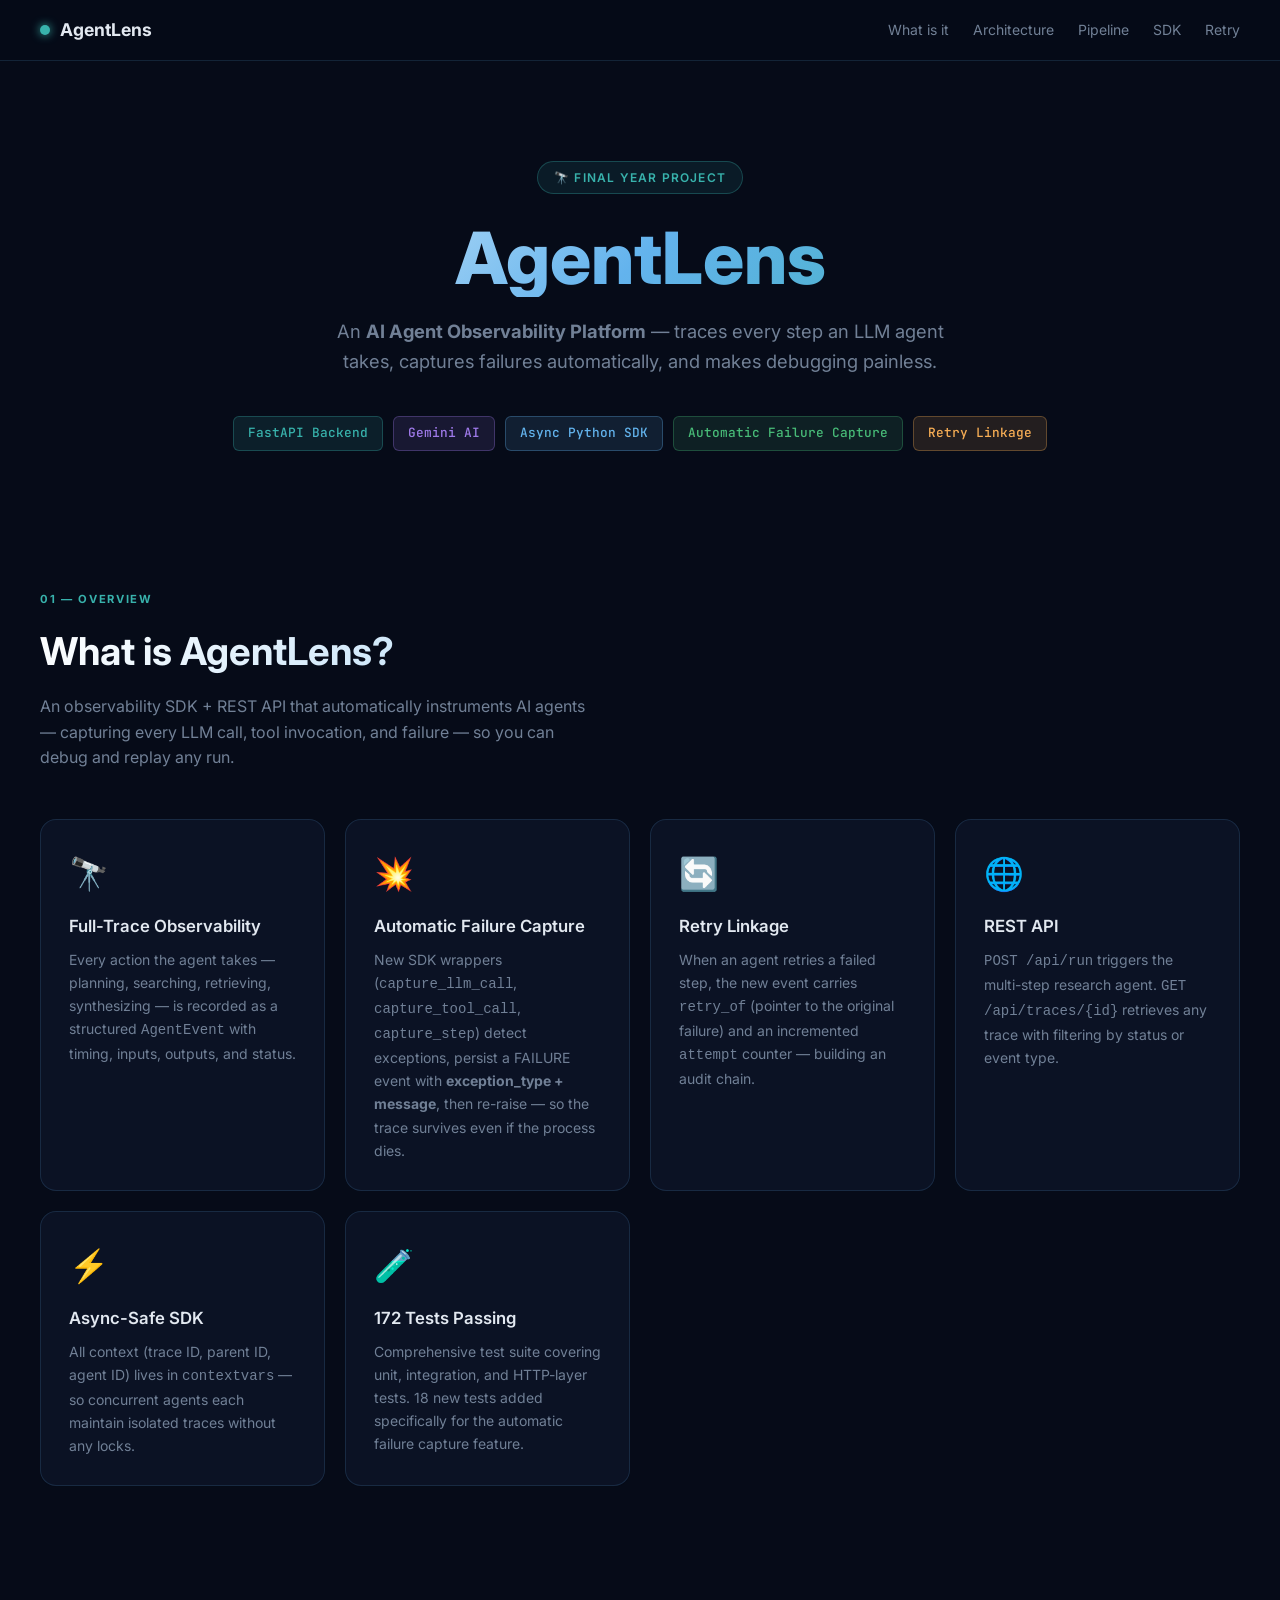
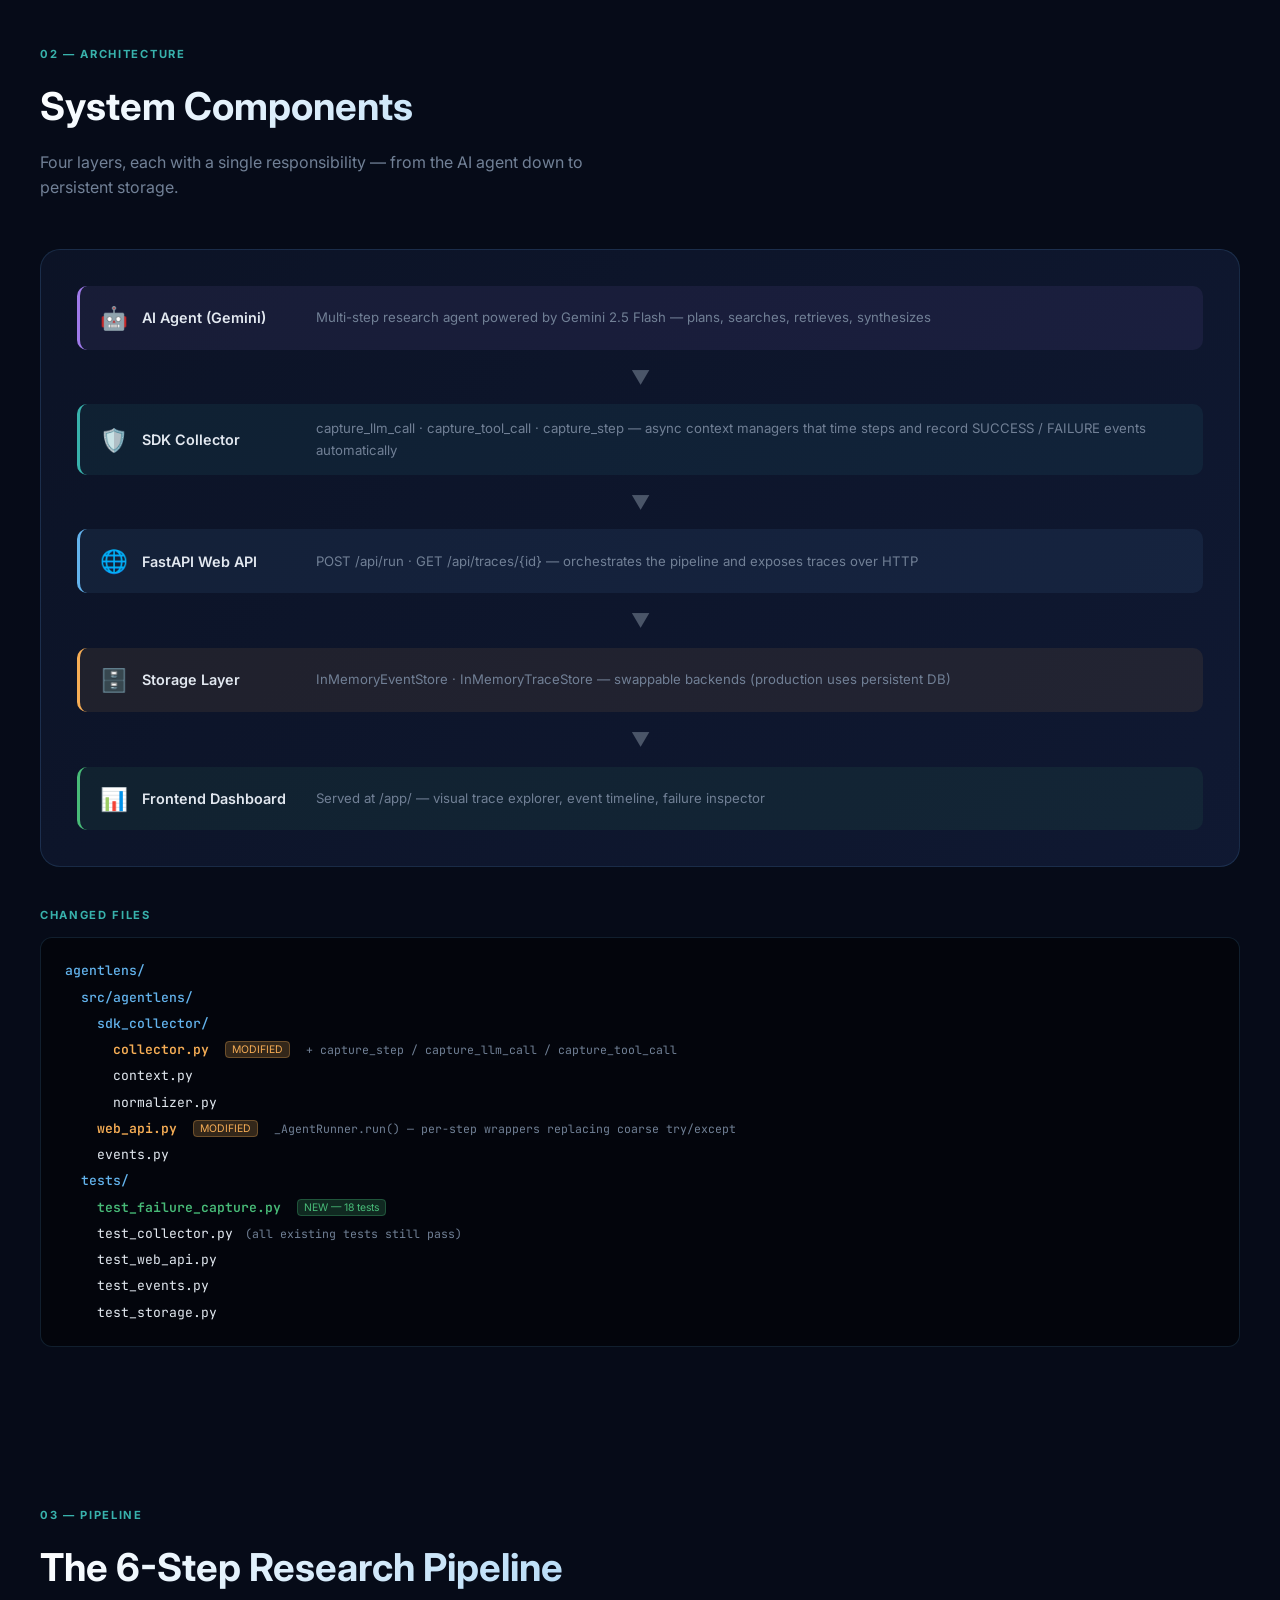
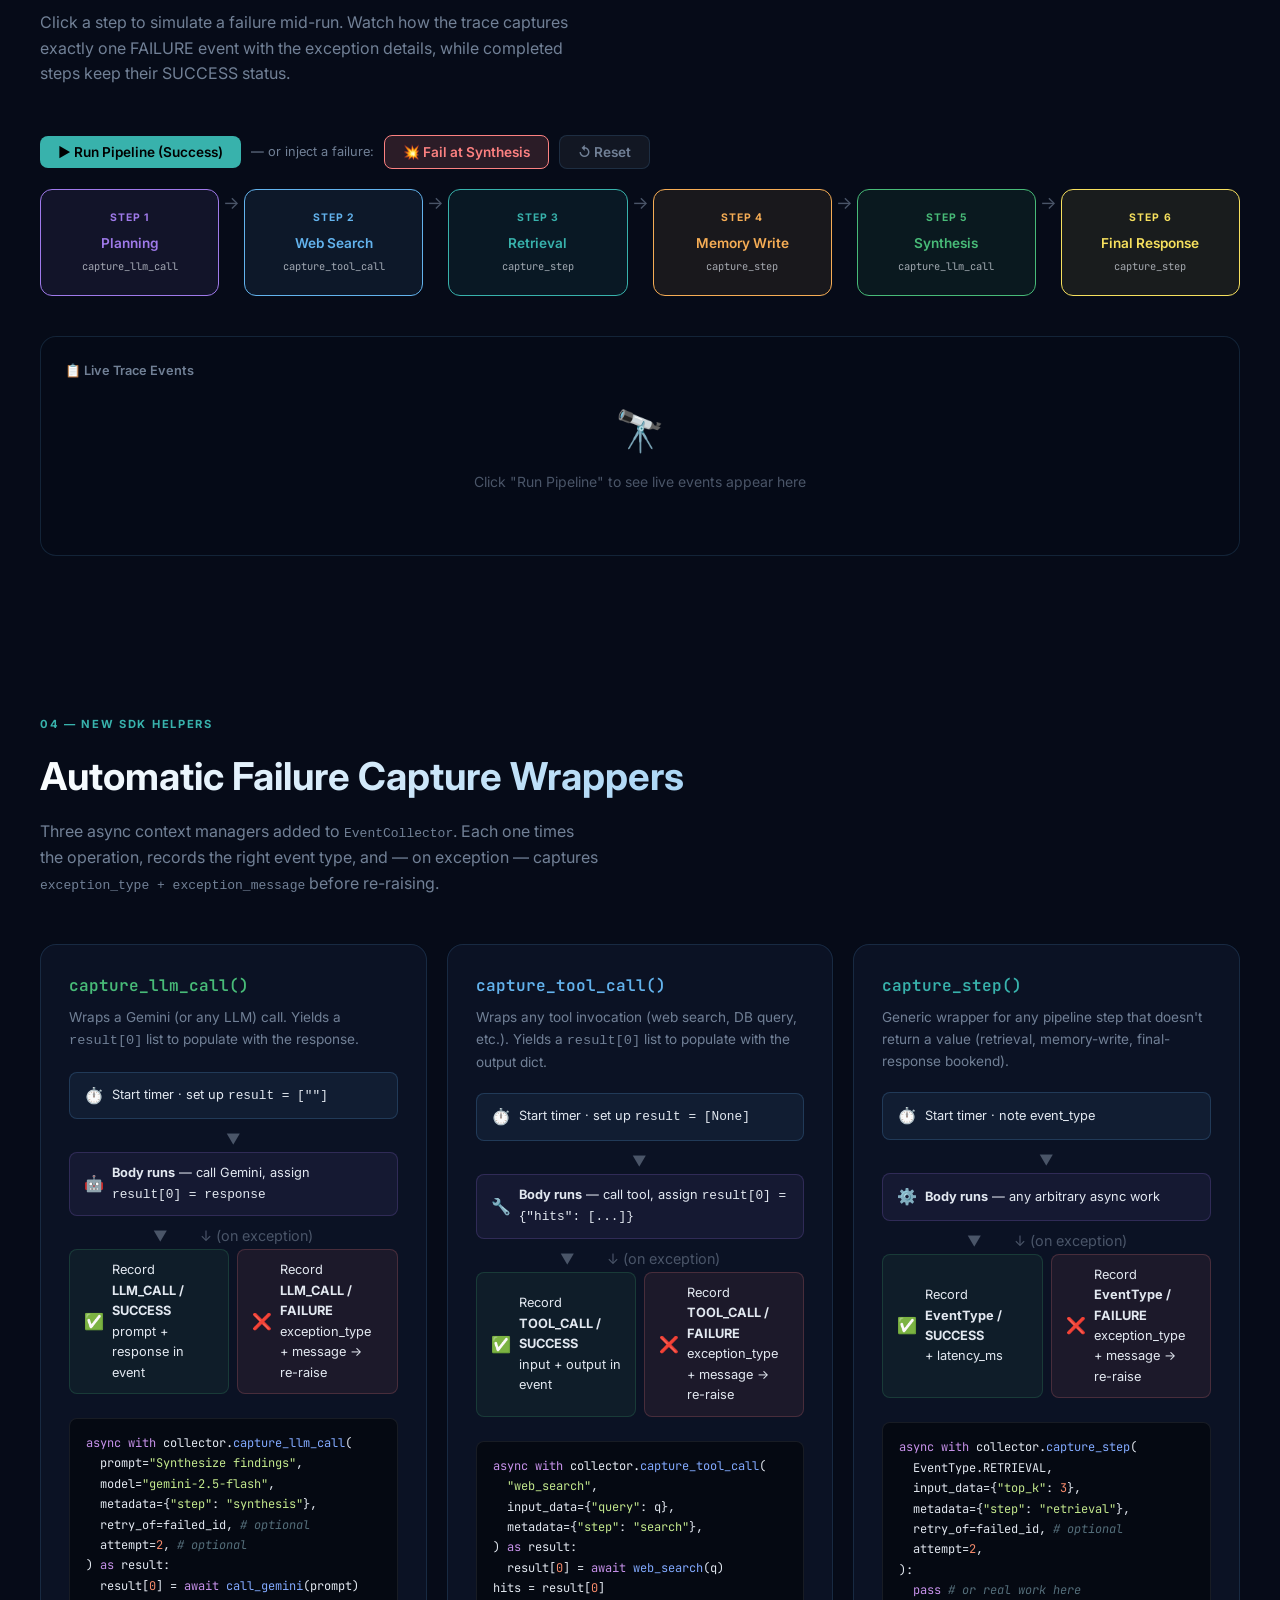
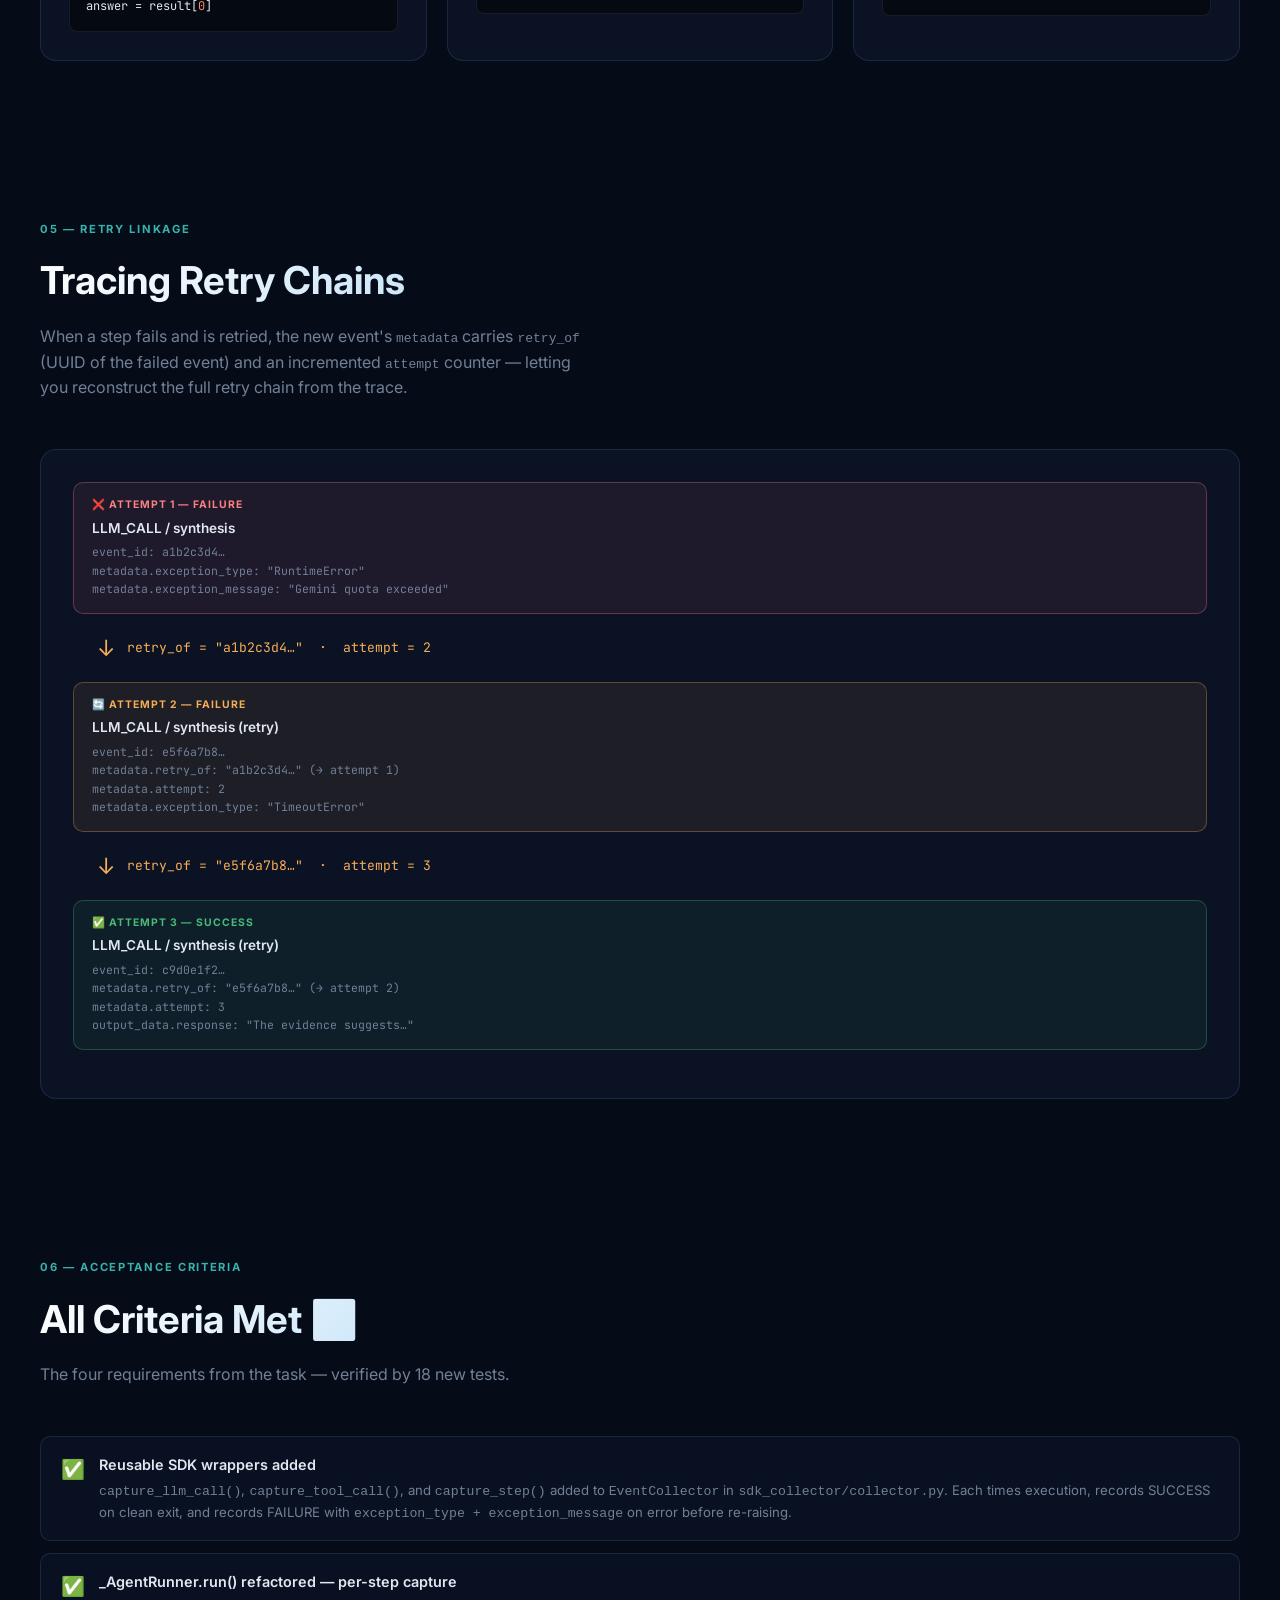
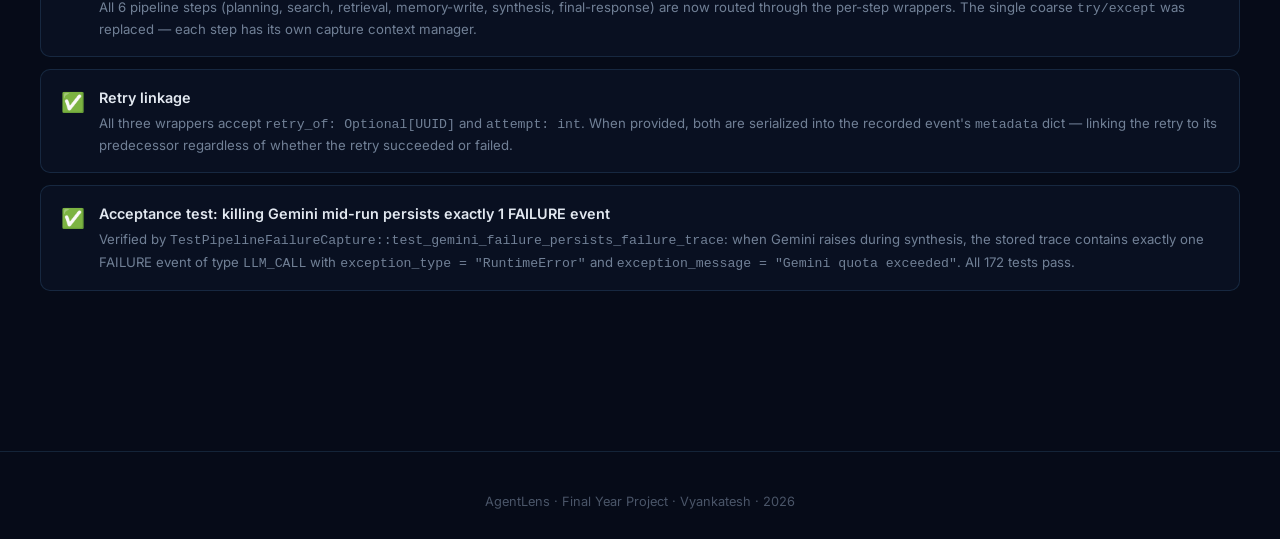
==== agentlens_flow.html @ 73b5a17c "changes made : 1. Add two reusable SDK wrappers (new helpers in the collector module, e.g. record_ll" ====
<!DOCTYPE html>
<html lang="en">
<head>
<meta charset="UTF-8" />
<meta name="viewport" content="width=device-width, initial-scale=1.0" />
<title>AgentLens — What We Built</title>
<link href="https://fonts.googleapis.com/css2?family=Inter:wght@300;400;500;600;700;800&family=JetBrains+Mono:wght@400;500&display=swap" rel="stylesheet" />
<style>
  :root {
    --bg: #060b18;
    --bg2: #0d1428;
    --bg3: #111a35;
    --border: rgba(99,179,237,0.15);
    --border-bright: rgba(99,179,237,0.4);
    --teal: #38b2ac;
    --cyan: #63b3ed;
    --purple: #9f7aea;
    --green: #48bb78;
    --red: #fc8181;
    --orange: #f6ad55;
    --yellow: #f6e05e;
    --text: #e2e8f0;
    --text-muted: #718096;
    --text-dim: #4a5568;
    --card: rgba(13,20,40,0.8);
    --glass: rgba(255,255,255,0.03);
    --glow-teal: 0 0 30px rgba(56,178,172,0.3);
    --glow-green: 0 0 20px rgba(72,187,120,0.4);
    --glow-red: 0 0 20px rgba(252,129,129,0.4);
  }
  * { box-sizing: border-box; margin: 0; padding: 0; }
  html { scroll-behavior: smooth; }

  body {
    background: var(--bg);
    color: var(--text);
    font-family: 'Inter', sans-serif;
    overflow-x: hidden;
    line-height: 1.6;
  }

  /* ── Starfield background ── */
  #stars { position: fixed; inset: 0; pointer-events: none; z-index: 0; overflow: hidden; }
  .star { position: absolute; background: white; border-radius: 50%; animation: twinkle var(--d, 3s) ease-in-out infinite; opacity: 0; }
  @keyframes twinkle { 0%,100%{opacity:0} 50%{opacity:var(--o,0.6)} }

  /* ── Layout ── */
  .page { position: relative; z-index: 1; max-width: 1200px; margin: 0 auto; padding: 0 24px; }

  /* ── Navbar ── */
  nav {
    position: sticky; top: 0; z-index: 100;
    backdrop-filter: blur(20px);
    background: rgba(6,11,24,0.85);
    border-bottom: 1px solid var(--border);
    padding: 0 24px;
  }
  .nav-inner {
    max-width: 1200px; margin: 0 auto;
    display: flex; align-items: center; justify-content: space-between;
    height: 60px;
  }
  .logo { display: flex; align-items: center; gap: 10px; font-weight: 700; font-size: 1.1rem; }
  .logo-dot { width: 10px; height: 10px; border-radius: 50%; background: var(--teal); box-shadow: 0 0 10px var(--teal); animation: pulse 2s ease-in-out infinite; }
  @keyframes pulse { 0%,100%{transform:scale(1)} 50%{transform:scale(1.3)} }
  .nav-links { display: flex; gap: 24px; }
  .nav-links a { color: var(--text-muted); font-size: 0.875rem; text-decoration: none; transition: color 0.2s; }
  .nav-links a:hover { color: var(--cyan); }

  /* ── Hero ── */
  .hero {
    padding: 100px 0 60px;
    text-align: center;
    position: relative;
  }
  .hero-badge {
    display: inline-flex; align-items: center; gap: 8px;
    background: rgba(56,178,172,0.1); border: 1px solid rgba(56,178,172,0.3);
    border-radius: 999px; padding: 6px 16px;
    font-size: 0.75rem; font-weight: 600; color: var(--teal);
    letter-spacing: 0.1em; text-transform: uppercase; margin-bottom: 24px;
  }
  .hero h1 {
    font-size: clamp(2.5rem, 6vw, 4.5rem);
    font-weight: 800;
    line-height: 1.1;
    background: linear-gradient(135deg, #fff 0%, var(--cyan) 50%, var(--teal) 100%);
    -webkit-background-clip: text; -webkit-text-fill-color: transparent;
    margin-bottom: 20px;
  }
  .hero p {
    font-size: 1.15rem; color: var(--text-muted);
    max-width: 620px; margin: 0 auto 40px;
  }
  .hero-tags { display: flex; flex-wrap: wrap; justify-content: center; gap: 10px; }
  .tag {
    padding: 6px 14px; border-radius: 6px; font-size: 0.8rem; font-weight: 500;
    font-family: 'JetBrains Mono', monospace;
  }
  .tag-teal { background: rgba(56,178,172,0.12); border: 1px solid rgba(56,178,172,0.3); color: var(--teal); }
  .tag-purple { background: rgba(159,122,234,0.12); border: 1px solid rgba(159,122,234,0.3); color: var(--purple); }
  .tag-orange { background: rgba(246,173,85,0.12); border: 1px solid rgba(246,173,85,0.3); color: var(--orange); }
  .tag-green { background: rgba(72,187,120,0.12); border: 1px solid rgba(72,187,120,0.3); color: var(--green); }
  .tag-cyan { background: rgba(99,179,237,0.12); border: 1px solid rgba(99,179,237,0.3); color: var(--cyan); }

  /* ── Section titles ── */
  .section { padding: 80px 0; }
  .section-label {
    font-size: 0.7rem; font-weight: 700; letter-spacing: 0.15em;
    text-transform: uppercase; color: var(--teal); margin-bottom: 12px;
  }
  .section-title {
    font-size: clamp(1.6rem, 3.5vw, 2.4rem);
    font-weight: 700; margin-bottom: 12px;
    background: linear-gradient(135deg, #fff, var(--cyan));
    -webkit-background-clip: text; -webkit-text-fill-color: transparent;
  }
  .section-desc { color: var(--text-muted); max-width: 560px; margin-bottom: 48px; }

  /* ── Card ── */
  .card {
    background: var(--card);
    border: 1px solid var(--border);
    border-radius: 16px;
    backdrop-filter: blur(10px);
    transition: border-color 0.3s, box-shadow 0.3s;
  }
  .card:hover { border-color: var(--border-bright); box-shadow: var(--glow-teal); }

  /* ── What is AgentLens ── */
  .what-grid { display: grid; grid-template-columns: repeat(auto-fit, minmax(260px, 1fr)); gap: 20px; }
  .what-card { padding: 28px; }
  .what-icon { font-size: 2rem; margin-bottom: 14px; }
  .what-card h3 { font-size: 1.05rem; font-weight: 600; margin-bottom: 8px; }
  .what-card p { font-size: 0.875rem; color: var(--text-muted); line-height: 1.65; }

  /* ── Architecture overview ── */
  .arch-box {
    padding: 36px;
    background: linear-gradient(135deg, rgba(13,20,40,0.9), rgba(17,26,53,0.9));
    border: 1px solid var(--border);
    border-radius: 20px;
    margin-bottom: 32px;
  }
  .arch-layers { display: flex; flex-direction: column; gap: 12px; }
  .arch-layer {
    display: flex; align-items: center; gap: 14px;
    padding: 14px 20px; border-radius: 10px;
    border-left: 3px solid;
    font-size: 0.9rem;
  }
  .arch-layer .layer-icon { font-size: 1.4rem; }
  .arch-layer .layer-name { font-weight: 600; min-width: 160px; }
  .arch-layer .layer-desc { color: var(--text-muted); font-size: 0.825rem; }
  .layer-ai { background: rgba(159,122,234,0.08); border-color: var(--purple); }
  .layer-sdk { background: rgba(56,178,172,0.08); border-color: var(--teal); }
  .layer-api { background: rgba(99,179,237,0.08); border-color: var(--cyan); }
  .layer-storage { background: rgba(246,173,85,0.08); border-color: var(--orange); }
  .layer-frontend { background: rgba(72,187,120,0.08); border-color: var(--green); }

  .arch-arrow { text-align: center; font-size: 1.2rem; color: var(--text-dim); }

  /* ── Pipeline flow ── */
  .pipeline-flow {
    display: flex; flex-wrap: wrap;
    align-items: stretch; gap: 0;
    margin: 0 0 40px;
    position: relative;
  }
  .pipeline-step-wrap {
    display: flex; align-items: center;
    flex: 1; min-width: 140px;
  }
  .pipeline-step {
    flex: 1;
    padding: 20px 14px;
    border-radius: 12px;
    border: 1.5px solid;
    cursor: pointer;
    transition: all 0.3s;
    position: relative;
    text-align: center;
  }
  .pipeline-step .step-num {
    font-size: 0.65rem; font-weight: 700; letter-spacing: 0.1em;
    text-transform: uppercase; margin-bottom: 6px;
  }
  .pipeline-step .step-name { font-size: 0.85rem; font-weight: 600; margin-bottom: 4px; }
  .pipeline-step .step-type {
    font-family: 'JetBrains Mono', monospace;
    font-size: 0.65rem; opacity: 0.7;
  }
  .pipeline-step .step-badge {
    position: absolute; top: -10px; left: 50%; transform: translateX(-50%);
    padding: 2px 8px; border-radius: 999px;
    font-size: 0.6rem; font-weight: 700; white-space: nowrap;
  }

  /* Step colors */
  .step-planning { border-color: var(--purple); background: rgba(159,122,234,0.08); }
  .step-planning .step-num, .step-planning .step-name { color: var(--purple); }
  .step-search { border-color: var(--cyan); background: rgba(99,179,237,0.08); }
  .step-search .step-num, .step-search .step-name { color: var(--cyan); }
  .step-retrieval { border-color: var(--teal); background: rgba(56,178,172,0.08); }
  .step-retrieval .step-num, .step-retrieval .step-name { color: var(--teal); }
  .step-memory { border-color: var(--orange); background: rgba(246,173,85,0.08); }
  .step-memory .step-num, .step-memory .step-name { color: var(--orange); }
  .step-synthesis { border-color: var(--green); background: rgba(72,187,120,0.08); }
  .step-synthesis .step-num, .step-synthesis .step-name { color: var(--green); }
  .step-final { border-color: var(--yellow); background: rgba(246,224,94,0.08); }
  .step-final .step-num, .step-final .step-name { color: var(--yellow); }

  .pipeline-arrow {
    color: var(--text-dim); font-size: 1.1rem;
    padding: 0 4px; flex-shrink: 0;
  }

  /* States */
  .step-success { border-color: var(--green) !important; background: rgba(72,187,120,0.12) !important; box-shadow: var(--glow-green); }
  .step-failure { border-color: var(--red) !important; background: rgba(252,129,129,0.12) !important; box-shadow: var(--glow-red) !important; animation: shake 0.4s ease; }
  .step-running { animation: stepPulse 1s ease-in-out infinite; }
  @keyframes shake { 0%,100%{transform:translateX(0)} 20%,60%{transform:translateX(-4px)} 40%,80%{transform:translateX(4px)} }
  @keyframes stepPulse { 0%,100%{opacity:1} 50%{opacity:0.6} }

  .badge-success { background: rgba(72,187,120,0.2); color: var(--green); border: 1px solid var(--green); }
  .badge-failure { background: rgba(252,129,129,0.2); color: var(--red); border: 1px solid var(--red); }
  .badge-running { background: rgba(99,179,237,0.2); color: var(--cyan); border: 1px solid var(--cyan); }

  /* ── Trace viewer ── */
  .trace-panel {
    padding: 24px;
    border-radius: 16px;
    background: rgba(6,11,24,0.95);
    border: 1px solid var(--border);
    font-family: 'JetBrains Mono', monospace;
    font-size: 0.8rem;
    min-height: 220px;
    position: relative;
    overflow: hidden;
  }
  .trace-panel h4 { font-family: 'Inter', sans-serif; font-size: 0.8rem; font-weight: 600; color: var(--text-muted); margin-bottom: 16px; }
  .trace-event {
    display: flex; align-items: flex-start; gap: 10px;
    padding: 8px 10px; border-radius: 6px; margin-bottom: 6px;
    border-left: 3px solid;
    animation: eventSlide 0.3s ease;
  }
  @keyframes eventSlide { from { opacity: 0; transform: translateX(-10px); } to { opacity: 1; transform: translateX(0); } }
  .trace-event.ev-success { border-color: var(--green); background: rgba(72,187,120,0.05); }
  .trace-event.ev-failure { border-color: var(--red); background: rgba(252,129,129,0.07); }
  .trace-event.ev-running { border-color: var(--cyan); background: rgba(99,179,237,0.05); }
  .ev-dot { width: 8px; height: 8px; border-radius: 50%; flex-shrink: 0; margin-top: 4px; }
  .ev-dot-s { background: var(--green); box-shadow: 0 0 6px var(--green); }
  .ev-dot-f { background: var(--red); box-shadow: 0 0 6px var(--red); }
  .ev-dot-r { background: var(--cyan); animation: pulse 1s infinite; }
  .ev-type { color: var(--cyan); font-weight: 500; }
  .ev-status-s { color: var(--green); }
  .ev-status-f { color: var(--red); }
  .ev-meta { color: var(--text-muted); margin-top: 2px; font-size: 0.73rem; }
  .ev-error { color: var(--red); margin-top: 2px; font-size: 0.73rem; }

  .trace-placeholder {
    position: absolute; inset: 0;
    display: flex; flex-direction: column; align-items: center; justify-content: center;
    color: var(--text-dim);
    font-family: 'Inter', sans-serif;
    font-size: 0.875rem;
    gap: 8px;
    pointer-events: none;
    transition: opacity 0.3s;
  }
  .trace-placeholder .ph-icon { font-size: 2.5rem; }

  .sim-controls {
    display: flex; gap: 10px; flex-wrap: wrap; margin-bottom: 20px; align-items: center;
  }
  .btn {
    padding: 8px 18px; border-radius: 8px; border: none;
    font-family: 'Inter', sans-serif; font-size: 0.85rem; font-weight: 600;
    cursor: pointer; transition: all 0.2s;
    display: inline-flex; align-items: center; gap: 6px;
  }
  .btn-primary { background: var(--teal); color: #000; }
  .btn-primary:hover { background: #44d5cf; transform: translateY(-1px); box-shadow: 0 4px 14px rgba(56,178,172,0.4); }
  .btn-danger { background: rgba(252,129,129,0.15); border: 1px solid var(--red); color: var(--red); }
  .btn-danger:hover { background: rgba(252,129,129,0.25); }
  .btn-ghost { background: rgba(255,255,255,0.05); border: 1px solid var(--border); color: var(--text-muted); }
  .btn-ghost:hover { background: rgba(255,255,255,0.1); color: var(--text); }
  .btn:disabled { opacity: 0.4; cursor: not-allowed; transform: none; }

  .sim-label { font-size: 0.8rem; color: var(--text-muted); }

  /* ── SDK wrappers ── */
  .wrappers-grid { display: grid; grid-template-columns: repeat(auto-fit, minmax(300px, 1fr)); gap: 20px; }
  .wrapper-card { padding: 28px; }
  .wrapper-card h3 {
    font-family: 'JetBrains Mono', monospace;
    font-size: 1rem; font-weight: 600; margin-bottom: 8px;
  }
  .wrapper-card .wr-desc { font-size: 0.85rem; color: var(--text-muted); margin-bottom: 20px; }
  .flow-row {
    display: flex; align-items: center; gap: 8px;
    padding: 10px 14px; border-radius: 8px;
    font-size: 0.8rem; margin-bottom: 8px;
  }
  .flow-row .flow-icon { font-size: 1rem; flex-shrink: 0; }
  .flow-row .flow-text { flex: 1; }
  .flow-enter { background: rgba(99,179,237,0.07); border: 1px solid rgba(99,179,237,0.2); }
  .flow-work { background: rgba(159,122,234,0.07); border: 1px solid rgba(159,122,234,0.2); }
  .flow-success { background: rgba(72,187,120,0.07); border: 1px solid rgba(72,187,120,0.2); }
  .flow-failure { background: rgba(252,129,129,0.07); border: 1px solid rgba(252,129,129,0.2); }
  .flow-arrow-down { text-align: center; color: var(--text-dim); font-size: 0.9rem; margin: 2px 0; }

  .code-block {
    background: rgba(0,0,0,0.5);
    border: 1px solid rgba(255,255,255,0.08);
    border-radius: 8px;
    padding: 14px 16px;
    font-family: 'JetBrains Mono', monospace;
    font-size: 0.75rem;
    line-height: 1.7;
    margin-top: 16px;
    overflow-x: auto;
  }
  .code-block .kw { color: #c792ea; }
  .code-block .fn { color: #82aaff; }
  .code-block .str { color: #c3e88d; }
  .code-block .cm { color: #546e7a; font-style: italic; }
  .code-block .val { color: #f78c6c; }

  /* ── Retry linkage ── */
  .retry-diagram {
    padding: 32px;
    border-radius: 16px;
    background: rgba(13,20,40,0.8);
    border: 1px solid var(--border);
  }
  .retry-row { display: flex; align-items: center; gap: 12px; margin-bottom: 16px; }
  .retry-attempt {
    flex: 1; padding: 14px 18px; border-radius: 10px;
    font-size: 0.85rem;
  }
  .retry-attempt .att-num { font-size: 0.65rem; font-weight: 700; text-transform: uppercase; letter-spacing: 0.1em; margin-bottom: 4px; }
  .retry-attempt .att-name { font-weight: 600; margin-bottom: 4px; }
  .retry-attempt .att-meta { font-family: 'JetBrains Mono', monospace; font-size: 0.72rem; color: var(--text-muted); }
  .att-fail { background: rgba(252,129,129,0.08); border: 1px solid rgba(252,129,129,0.3); }
  .att-fail .att-num { color: var(--red); }
  .att-retry { background: rgba(246,173,85,0.08); border: 1px solid rgba(246,173,85,0.3); }
  .att-retry .att-num { color: var(--orange); }
  .att-success { background: rgba(72,187,120,0.08); border: 1px solid rgba(72,187,120,0.3); }
  .att-success .att-num { color: var(--green); }
  .retry-link-arrow { font-size: 1.5rem; color: var(--orange); flex-shrink: 0; }

  /* ── Acceptance criteria ── */
  .criteria-list { list-style: none; display: flex; flex-direction: column; gap: 12px; }
  .criteria-item {
    display: flex; align-items: flex-start; gap: 14px;
    padding: 16px 20px; border-radius: 10px;
    background: rgba(13,20,40,0.6); border: 1px solid var(--border);
  }
  .criteria-check { font-size: 1.2rem; flex-shrink: 0; margin-top: 1px; }
  .criteria-item h4 { font-size: 0.9rem; font-weight: 600; margin-bottom: 4px; }
  .criteria-item p { font-size: 0.825rem; color: var(--text-muted); }

  /* ── File tree ── */
  .file-tree {
    background: rgba(0,0,0,0.5);
    border: 1px solid var(--border);
    border-radius: 12px;
    padding: 20px 24px;
    font-family: 'JetBrains Mono', monospace;
    font-size: 0.82rem;
    line-height: 2;
  }
  .ft-dir { color: var(--cyan); font-weight: 500; }
  .ft-file { color: var(--text); }
  .ft-new { color: var(--green); font-weight: 600; }
  .ft-modified { color: var(--orange); font-weight: 600; }
  .ft-tag { font-size: 0.65rem; padding: 1px 6px; border-radius: 4px; margin-left: 8px; vertical-align: middle; font-family: 'Inter', monospace; }
  .ft-tag-new { background: rgba(72,187,120,0.2); color: var(--green); border: 1px solid rgba(72,187,120,0.3); }
  .ft-tag-mod { background: rgba(246,173,85,0.2); color: var(--orange); border: 1px solid rgba(246,173,85,0.3); }

  /* ── Divider ── */
  .divider { height: 1px; background: linear-gradient(90deg, transparent, var(--border), transparent); margin: 20px 0; }

  /* ── Footer ── */
  footer {
    padding: 40px 24px;
    text-align: center;
    border-top: 1px solid var(--border);
    color: var(--text-dim);
    font-size: 0.8rem;
    margin-top: 80px;
  }

  /* ── Scrollbar ── */
  ::-webkit-scrollbar { width: 6px; height: 6px; }
  ::-webkit-scrollbar-track { background: var(--bg); }
  ::-webkit-scrollbar-thumb { background: var(--border-bright); border-radius: 3px; }

  @media (max-width: 600px) {
    .pipeline-flow { flex-direction: column; }
    .pipeline-arrow { transform: rotate(90deg); }
    .retry-row { flex-direction: column; }
    .retry-link-arrow { transform: rotate(90deg); }
  }
</style>
</head>
<body>

<!-- Stars -->
<div id="stars"></div>

<!-- Navbar -->
<nav>
  <div class="nav-inner">
    <div class="logo">
      <div class="logo-dot"></div>
      AgentLens
    </div>
    <div class="nav-links">
      <a href="#what">What is it</a>
      <a href="#arch">Architecture</a>
      <a href="#pipeline">Pipeline</a>
      <a href="#wrappers">SDK</a>
      <a href="#retry">Retry</a>
    </div>
  </div>
</nav>

<!-- ══════════════════════ HERO ══════════════════════ -->
<div class="page">
  <div class="hero">
    <div class="hero-badge">🔭 Final Year Project</div>
    <h1>AgentLens</h1>
    <p>An <strong>AI Agent Observability Platform</strong> — traces every step an LLM agent takes, captures failures automatically, and makes debugging painless.</p>
    <div class="hero-tags">
      <span class="tag tag-teal">FastAPI Backend</span>
      <span class="tag tag-purple">Gemini AI</span>
      <span class="tag tag-cyan">Async Python SDK</span>
      <span class="tag tag-green">Automatic Failure Capture</span>
      <span class="tag tag-orange">Retry Linkage</span>
    </div>
  </div>
</div>

<!-- ══════════════════════ WHAT IS IT ══════════════════════ -->
<div class="page section" id="what">
  <div class="section-label">01 — Overview</div>
  <div class="section-title">What is AgentLens?</div>
  <p class="section-desc">An observability SDK + REST API that automatically instruments AI agents — capturing every LLM call, tool invocation, and failure — so you can debug and replay any run.</p>

  <div class="what-grid">
    <div class="card what-card">
      <div class="what-icon">🔭</div>
      <h3>Full-Trace Observability</h3>
      <p>Every action the agent takes — planning, searching, retrieving, synthesizing — is recorded as a structured <code>AgentEvent</code> with timing, inputs, outputs, and status.</p>
    </div>
    <div class="card what-card">
      <div class="what-icon">💥</div>
      <h3>Automatic Failure Capture</h3>
      <p>New SDK wrappers (<code>capture_llm_call</code>, <code>capture_tool_call</code>, <code>capture_step</code>) detect exceptions, persist a FAILURE event with <strong>exception_type + message</strong>, then re-raise — so the trace survives even if the process dies.</p>
    </div>
    <div class="card what-card">
      <div class="what-icon">🔄</div>
      <h3>Retry Linkage</h3>
      <p>When an agent retries a failed step, the new event carries <code>retry_of</code> (pointer to the original failure) and an incremented <code>attempt</code> counter — building an audit chain.</p>
    </div>
    <div class="card what-card">
      <div class="what-icon">🌐</div>
      <h3>REST API</h3>
      <p><code>POST /api/run</code> triggers the multi-step research agent. <code>GET /api/traces/{id}</code> retrieves any trace with filtering by status or event type.</p>
    </div>
    <div class="card what-card">
      <div class="what-icon">⚡</div>
      <h3>Async-Safe SDK</h3>
      <p>All context (trace ID, parent ID, agent ID) lives in <code>contextvars</code> — so concurrent agents each maintain isolated traces without any locks.</p>
    </div>
    <div class="card what-card">
      <div class="what-icon">🧪</div>
      <h3>172 Tests Passing</h3>
      <p>Comprehensive test suite covering unit, integration, and HTTP-layer tests. 18 new tests added specifically for the automatic failure capture feature.</p>
    </div>
  </div>
</div>

<!-- ══════════════════════ ARCHITECTURE ══════════════════════ -->
<div class="page section" id="arch">
  <div class="section-label">02 — Architecture</div>
  <div class="section-title">System Components</div>
  <p class="section-desc">Four layers, each with a single responsibility — from the AI agent down to persistent storage.</p>

  <div class="arch-box">
    <div class="arch-layers">

      <div class="arch-layer layer-ai">
        <div class="layer-icon">🤖</div>
        <div class="layer-name">AI Agent (Gemini)</div>
        <div class="layer-desc">Multi-step research agent powered by Gemini 2.5 Flash — plans, searches, retrieves, synthesizes</div>
      </div>
      <div class="arch-arrow">▼</div>

      <div class="arch-layer layer-sdk">
        <div class="layer-icon">🛡️</div>
        <div class="layer-name">SDK Collector</div>
        <div class="layer-desc">capture_llm_call · capture_tool_call · capture_step — async context managers that time steps and record SUCCESS / FAILURE events automatically</div>
      </div>
      <div class="arch-arrow">▼</div>

      <div class="arch-layer layer-api">
        <div class="layer-icon">🌐</div>
        <div class="layer-name">FastAPI Web API</div>
        <div class="layer-desc">POST /api/run · GET /api/traces/{id} — orchestrates the pipeline and exposes traces over HTTP</div>
      </div>
      <div class="arch-arrow">▼</div>

      <div class="arch-layer layer-storage">
        <div class="layer-icon">🗄️</div>
        <div class="layer-name">Storage Layer</div>
        <div class="layer-desc">InMemoryEventStore · InMemoryTraceStore — swappable backends (production uses persistent DB)</div>
      </div>
      <div class="arch-arrow">▼</div>

      <div class="arch-layer layer-frontend">
        <div class="layer-icon">📊</div>
        <div class="layer-name">Frontend Dashboard</div>
        <div class="layer-desc">Served at /app/ — visual trace explorer, event timeline, failure inspector</div>
      </div>

    </div>
  </div>

  <!-- File tree -->
  <div class="section-label" style="margin-top:40px">Changed Files</div>
  <div class="file-tree">
    <span class="ft-dir">agentlens/</span><br/>
    &nbsp;&nbsp;<span class="ft-dir">src/agentlens/</span><br/>
    &nbsp;&nbsp;&nbsp;&nbsp;<span class="ft-dir">sdk_collector/</span><br/>
    &nbsp;&nbsp;&nbsp;&nbsp;&nbsp;&nbsp;<span class="ft-modified">collector.py</span> <span class="ft-tag ft-tag-mod">MODIFIED</span>
    <span style="color:var(--text-muted);font-size:0.72rem;margin-left:8px">+ capture_step / capture_llm_call / capture_tool_call</span><br/>
    &nbsp;&nbsp;&nbsp;&nbsp;&nbsp;&nbsp;<span class="ft-file">context.py</span><br/>
    &nbsp;&nbsp;&nbsp;&nbsp;&nbsp;&nbsp;<span class="ft-file">normalizer.py</span><br/>
    &nbsp;&nbsp;&nbsp;&nbsp;<span class="ft-modified">web_api.py</span> <span class="ft-tag ft-tag-mod">MODIFIED</span>
    <span style="color:var(--text-muted);font-size:0.72rem;margin-left:8px">_AgentRunner.run() — per-step wrappers replacing coarse try/except</span><br/>
    &nbsp;&nbsp;&nbsp;&nbsp;<span class="ft-file">events.py</span><br/>
    &nbsp;&nbsp;<span class="ft-dir">tests/</span><br/>
    &nbsp;&nbsp;&nbsp;&nbsp;<span class="ft-new">test_failure_capture.py</span> <span class="ft-tag ft-tag-new">NEW — 18 tests</span><br/>
    &nbsp;&nbsp;&nbsp;&nbsp;<span class="ft-file">test_collector.py</span> <span style="color:var(--text-muted);font-size:0.72rem;margin-left:4px">(all existing tests still pass)</span><br/>
    &nbsp;&nbsp;&nbsp;&nbsp;<span class="ft-file">test_web_api.py</span><br/>
    &nbsp;&nbsp;&nbsp;&nbsp;<span class="ft-file">test_events.py</span><br/>
    &nbsp;&nbsp;&nbsp;&nbsp;<span class="ft-file">test_storage.py</span>
  </div>
</div>

<!-- ══════════════════════ PIPELINE ══════════════════════ -->
<div class="page section" id="pipeline">
  <div class="section-label">03 — Pipeline</div>
  <div class="section-title">The 6-Step Research Pipeline</div>
  <p class="section-desc">Click a step to simulate a failure mid-run. Watch how the trace captures exactly one FAILURE event with the exception details, while completed steps keep their SUCCESS status.</p>

  <!-- Simulation controls -->
  <div class="sim-controls">
    <button class="btn btn-primary" id="btnRunNormal" onclick="runSimulation('success')">▶ Run Pipeline (Success)</button>
    <span class="sim-label">— or inject a failure:</span>
    <button class="btn btn-danger" id="btnRunFail" onclick="runSimulation('failure')">💥 Fail at Synthesis</button>
    <button class="btn btn-ghost" onclick="resetSim()">↺ Reset</button>
  </div>

  <!-- Pipeline steps -->
  <div class="pipeline-flow" id="pipelineFlow">
    <div class="pipeline-step-wrap">
      <div class="pipeline-step step-planning" id="step-1">
        <div class="step-num">Step 1</div>
        <div class="step-name">Planning</div>
        <div class="step-type">capture_llm_call</div>
      </div>
    </div>
    <div class="pipeline-arrow">→</div>
    <div class="pipeline-step-wrap">
      <div class="pipeline-step step-search" id="step-2">
        <div class="step-num">Step 2</div>
        <div class="step-name">Web Search</div>
        <div class="step-type">capture_tool_call</div>
      </div>
    </div>
    <div class="pipeline-arrow">→</div>
    <div class="pipeline-step-wrap">
      <div class="pipeline-step step-retrieval" id="step-3">
        <div class="step-num">Step 3</div>
        <div class="step-name">Retrieval</div>
        <div class="step-type">capture_step</div>
      </div>
    </div>
    <div class="pipeline-arrow">→</div>
    <div class="pipeline-step-wrap">
      <div class="pipeline-step step-memory" id="step-4">
        <div class="step-num">Step 4</div>
        <div class="step-name">Memory Write</div>
        <div class="step-type">capture_step</div>
      </div>
    </div>
    <div class="pipeline-arrow">→</div>
    <div class="pipeline-step-wrap">
      <div class="pipeline-step step-synthesis" id="step-5">
        <div class="step-num">Step 5</div>
        <div class="step-name">Synthesis</div>
        <div class="step-type">capture_llm_call</div>
      </div>
    </div>
    <div class="pipeline-arrow">→</div>
    <div class="pipeline-step-wrap">
      <div class="pipeline-step step-final" id="step-6">
        <div class="step-num">Step 6</div>
        <div class="step-name">Final Response</div>
        <div class="step-type">capture_step</div>
      </div>
    </div>
  </div>

  <!-- Trace output panel -->
  <div class="trace-panel" id="tracePanel">
    <h4>📋 Live Trace Events</h4>
    <div id="traceEvents"></div>
    <div class="trace-placeholder" id="tracePlaceholder">
      <div class="ph-icon">🔭</div>
      <div>Click "Run Pipeline" to see live events appear here</div>
    </div>
  </div>
</div>

<!-- ══════════════════════ SDK WRAPPERS ══════════════════════ -->
<div class="page section" id="wrappers">
  <div class="section-label">04 — New SDK Helpers</div>
  <div class="section-title">Automatic Failure Capture Wrappers</div>
  <p class="section-desc">Three async context managers added to <code>EventCollector</code>. Each one times the operation, records the right event type, and — on exception — captures <code>exception_type + exception_message</code> before re-raising.</p>

  <div class="wrappers-grid">

    <!-- capture_llm_call -->
    <div class="card wrapper-card">
      <h3 style="color:var(--green)">capture_llm_call()</h3>
      <div class="wr-desc">Wraps a Gemini (or any LLM) call. Yields a <code>result[0]</code> list to populate with the response.</div>

      <div class="flow-row flow-enter">
        <div class="flow-icon">⏱️</div>
        <div class="flow-text">Start timer · set up <code>result = [""]</code></div>
      </div>
      <div class="flow-arrow-down">▼</div>
      <div class="flow-row flow-work">
        <div class="flow-icon">🤖</div>
        <div class="flow-text"><strong>Body runs</strong> — call Gemini, assign <code>result[0] = response</code></div>
      </div>
      <div class="flow-arrow-down">▼&nbsp;&nbsp;&nbsp;&nbsp;&nbsp;&nbsp;&nbsp;&nbsp;↓ (on exception)</div>
      <div style="display:flex;gap:8px">
        <div class="flow-row flow-success" style="flex:1">
          <div class="flow-icon">✅</div>
          <div class="flow-text">Record <strong>LLM_CALL / SUCCESS</strong><br/>prompt + response in event</div>
        </div>
        <div class="flow-row flow-failure" style="flex:1">
          <div class="flow-icon">❌</div>
          <div class="flow-text">Record <strong>LLM_CALL / FAILURE</strong><br/>exception_type + message → re-raise</div>
        </div>
      </div>

      <div class="code-block">
<span class="kw">async with</span> collector.<span class="fn">capture_llm_call</span>(<br/>
&nbsp;&nbsp;prompt=<span class="str">"Synthesize findings"</span>,<br/>
&nbsp;&nbsp;model=<span class="str">"gemini-2.5-flash"</span>,<br/>
&nbsp;&nbsp;metadata={<span class="str">"step"</span>: <span class="str">"synthesis"</span>},<br/>
&nbsp;&nbsp;retry_of=failed_id,  <span class="cm"># optional</span><br/>
&nbsp;&nbsp;attempt=<span class="val">2</span>,           <span class="cm"># optional</span><br/>
) <span class="kw">as</span> result:<br/>
&nbsp;&nbsp;result[<span class="val">0</span>] = <span class="kw">await</span> <span class="fn">call_gemini</span>(prompt)<br/>
answer = result[<span class="val">0</span>]
      </div>
    </div>

    <!-- capture_tool_call -->
    <div class="card wrapper-card">
      <h3 style="color:var(--cyan)">capture_tool_call()</h3>
      <div class="wr-desc">Wraps any tool invocation (web search, DB query, etc.). Yields a <code>result[0]</code> list to populate with the output dict.</div>

      <div class="flow-row flow-enter">
        <div class="flow-icon">⏱️</div>
        <div class="flow-text">Start timer · set up <code>result = [None]</code></div>
      </div>
      <div class="flow-arrow-down">▼</div>
      <div class="flow-row flow-work">
        <div class="flow-icon">🔧</div>
        <div class="flow-text"><strong>Body runs</strong> — call tool, assign <code>result[0] = {"hits": [...]}</code></div>
      </div>
      <div class="flow-arrow-down">▼&nbsp;&nbsp;&nbsp;&nbsp;&nbsp;&nbsp;&nbsp;&nbsp;↓ (on exception)</div>
      <div style="display:flex;gap:8px">
        <div class="flow-row flow-success" style="flex:1">
          <div class="flow-icon">✅</div>
          <div class="flow-text">Record <strong>TOOL_CALL / SUCCESS</strong><br/>input + output in event</div>
        </div>
        <div class="flow-row flow-failure" style="flex:1">
          <div class="flow-icon">❌</div>
          <div class="flow-text">Record <strong>TOOL_CALL / FAILURE</strong><br/>exception_type + message → re-raise</div>
        </div>
      </div>

      <div class="code-block">
<span class="kw">async with</span> collector.<span class="fn">capture_tool_call</span>(<br/>
&nbsp;&nbsp;<span class="str">"web_search"</span>,<br/>
&nbsp;&nbsp;input_data={<span class="str">"query"</span>: q},<br/>
&nbsp;&nbsp;metadata={<span class="str">"step"</span>: <span class="str">"search"</span>},<br/>
) <span class="kw">as</span> result:<br/>
&nbsp;&nbsp;result[<span class="val">0</span>] = <span class="kw">await</span> <span class="fn">web_search</span>(q)<br/>
hits = result[<span class="val">0</span>]
      </div>
    </div>

    <!-- capture_step -->
    <div class="card wrapper-card">
      <h3 style="color:var(--teal)">capture_step()</h3>
      <div class="wr-desc">Generic wrapper for any pipeline step that doesn't return a value (retrieval, memory-write, final-response bookend).</div>

      <div class="flow-row flow-enter">
        <div class="flow-icon">⏱️</div>
        <div class="flow-text">Start timer · note event_type</div>
      </div>
      <div class="flow-arrow-down">▼</div>
      <div class="flow-row flow-work">
        <div class="flow-icon">⚙️</div>
        <div class="flow-text"><strong>Body runs</strong> — any arbitrary async work</div>
      </div>
      <div class="flow-arrow-down">▼&nbsp;&nbsp;&nbsp;&nbsp;&nbsp;&nbsp;&nbsp;&nbsp;↓ (on exception)</div>
      <div style="display:flex;gap:8px">
        <div class="flow-row flow-success" style="flex:1">
          <div class="flow-icon">✅</div>
          <div class="flow-text">Record <strong>EventType / SUCCESS</strong><br/>+ latency_ms</div>
        </div>
        <div class="flow-row flow-failure" style="flex:1">
          <div class="flow-icon">❌</div>
          <div class="flow-text">Record <strong>EventType / FAILURE</strong><br/>exception_type + message → re-raise</div>
        </div>
      </div>

      <div class="code-block">
<span class="kw">async with</span> collector.<span class="fn">capture_step</span>(<br/>
&nbsp;&nbsp;EventType.RETRIEVAL,<br/>
&nbsp;&nbsp;input_data={<span class="str">"top_k"</span>: <span class="val">3</span>},<br/>
&nbsp;&nbsp;metadata={<span class="str">"step"</span>: <span class="str">"retrieval"</span>},<br/>
&nbsp;&nbsp;retry_of=failed_id,  <span class="cm"># optional</span><br/>
&nbsp;&nbsp;attempt=<span class="val">2</span>,<br/>
):<br/>
&nbsp;&nbsp;<span class="kw">pass</span>  <span class="cm"># or real work here</span>
      </div>
    </div>
  </div>
</div>

<!-- ══════════════════════ RETRY LINKAGE ══════════════════════ -->
<div class="page section" id="retry">
  <div class="section-label">05 — Retry Linkage</div>
  <div class="section-title">Tracing Retry Chains</div>
  <p class="section-desc">When a step fails and is retried, the new event's <code>metadata</code> carries <code>retry_of</code> (UUID of the failed event) and an incremented <code>attempt</code> counter — letting you reconstruct the full retry chain from the trace.</p>

  <div class="retry-diagram">
    <div class="retry-row">
      <div class="retry-attempt att-fail">
        <div class="att-num">❌ Attempt 1 — FAILURE</div>
        <div class="att-name">LLM_CALL / synthesis</div>
        <div class="att-meta">event_id: a1b2c3d4…<br/>metadata.exception_type: "RuntimeError"<br/>metadata.exception_message: "Gemini quota exceeded"</div>
      </div>
    </div>

    <div style="display:flex;align-items:center;gap:12px;margin:0 0 16px 24px;color:var(--orange)">
      <div style="font-size:1.4rem">↓</div>
      <div style="font-size:0.82rem;font-family:'JetBrains Mono',monospace">retry_of = "a1b2c3d4…" &nbsp;·&nbsp; attempt = 2</div>
    </div>

    <div class="retry-row">
      <div class="retry-attempt att-retry">
        <div class="att-num">🔄 Attempt 2 — FAILURE</div>
        <div class="att-name">LLM_CALL / synthesis (retry)</div>
        <div class="att-meta">event_id: e5f6a7b8…<br/>metadata.retry_of: "a1b2c3d4…" (→ attempt 1)<br/>metadata.attempt: 2<br/>metadata.exception_type: "TimeoutError"</div>
      </div>
    </div>

    <div style="display:flex;align-items:center;gap:12px;margin:0 0 16px 24px;color:var(--orange)">
      <div style="font-size:1.4rem">↓</div>
      <div style="font-size:0.82rem;font-family:'JetBrains Mono',monospace">retry_of = "e5f6a7b8…" &nbsp;·&nbsp; attempt = 3</div>
    </div>

    <div class="retry-row">
      <div class="retry-attempt att-success">
        <div class="att-num">✅ Attempt 3 — SUCCESS</div>
        <div class="att-name">LLM_CALL / synthesis (retry)</div>
        <div class="att-meta">event_id: c9d0e1f2…<br/>metadata.retry_of: "e5f6a7b8…" (→ attempt 2)<br/>metadata.attempt: 3<br/>output_data.response: "The evidence suggests…"</div>
      </div>
    </div>
  </div>
</div>

<!-- ══════════════════════ ACCEPTANCE CRITERIA ══════════════════════ -->
<div class="page section">
  <div class="section-label">06 — Acceptance Criteria</div>
  <div class="section-title">All Criteria Met ✅</div>
  <p class="section-desc">The four requirements from the task — verified by 18 new tests.</p>

  <ul class="criteria-list">
    <li class="criteria-item">
      <div class="criteria-check">✅</div>
      <div>
        <h4>Reusable SDK wrappers added</h4>
        <p><code>capture_llm_call()</code>, <code>capture_tool_call()</code>, and <code>capture_step()</code> added to <code>EventCollector</code> in <code>sdk_collector/collector.py</code>. Each times execution, records SUCCESS on clean exit, and records FAILURE with <code>exception_type + exception_message</code> on error before re-raising.</p>
      </div>
    </li>
    <li class="criteria-item">
      <div class="criteria-check">✅</div>
      <div>
        <h4>_AgentRunner.run() refactored — per-step capture</h4>
        <p>All 6 pipeline steps (planning, search, retrieval, memory-write, synthesis, final-response) are now routed through the per-step wrappers. The single coarse <code>try/except</code> was replaced — each step has its own capture context manager.</p>
      </div>
    </li>
    <li class="criteria-item">
      <div class="criteria-check">✅</div>
      <div>
        <h4>Retry linkage</h4>
        <p>All three wrappers accept <code>retry_of: Optional[UUID]</code> and <code>attempt: int</code>. When provided, both are serialized into the recorded event's <code>metadata</code> dict — linking the retry to its predecessor regardless of whether the retry succeeded or failed.</p>
      </div>
    </li>
    <li class="criteria-item">
      <div class="criteria-check">✅</div>
      <div>
        <h4>Acceptance test: killing Gemini mid-run persists exactly 1 FAILURE event</h4>
        <p>Verified by <code>TestPipelineFailureCapture::test_gemini_failure_persists_failure_trace</code>: when Gemini raises during synthesis, the stored trace contains exactly one FAILURE event of type <code>LLM_CALL</code> with <code>exception_type = "RuntimeError"</code> and <code>exception_message = "Gemini quota exceeded"</code>. All 172 tests pass.</p>
      </div>
    </li>
  </ul>
</div>

<footer>
  AgentLens · Final Year Project · Vyankatesh · 2026
</footer>

<script>
  // ── Stars ──────────────────────────────────────────────────────────
  (function(){
    const container = document.getElementById('stars');
    for(let i=0;i<120;i++){
      const s = document.createElement('div');
      s.className = 'star';
      const size = Math.random()*2+0.5;
      s.style.cssText = `
        width:${size}px;height:${size}px;
        top:${Math.random()*100}%;left:${Math.random()*100}%;
        --d:${2+Math.random()*4}s;
        --o:${0.3+Math.random()*0.6};
        animation-delay:${Math.random()*5}s;
      `;
      container.appendChild(s);
    }
  })();

  // ── Pipeline Simulation ────────────────────────────────────────────
  const STEPS = [
    { id:'step-1', name:'Planning',       type:'LLM_CALL',      wrapper:'capture_llm_call', step:'planning'      },
    { id:'step-2', name:'Web Search',     type:'TOOL_CALL',     wrapper:'capture_tool_call',step:'search'        },
    { id:'step-3', name:'Retrieval',      type:'RETRIEVAL',     wrapper:'capture_step',     step:'retrieval'     },
    { id:'step-4', name:'Memory Write',   type:'MEMORY_WRITE',  wrapper:'capture_step',     step:'memory-write'  },
    { id:'step-5', name:'Synthesis',      type:'LLM_CALL',      wrapper:'capture_llm_call', step:'synthesis'     },
    { id:'step-6', name:'Final Response', type:'FINAL_RESPONSE', wrapper:'capture_step',    step:'final-response'}
  ];

  let running = false;

  function resetSim(){
    running = false;
    STEPS.forEach(s=>{
      const el = document.getElementById(s.id);
      el.classList.remove('step-success','step-failure','step-running');
      // Remove dynamic badges
      const b = el.querySelector('.step-badge');
      if(b) b.remove();
    });
    document.getElementById('traceEvents').innerHTML = '';
    document.getElementById('tracePlaceholder').style.opacity = '1';
    document.getElementById('tracePlaceholder').style.pointerEvents = 'auto';
    document.getElementById('btnRunNormal').disabled = false;
    document.getElementById('btnRunFail').disabled = false;
  }

  function setBadge(stepEl, text, cls){
    let b = stepEl.querySelector('.step-badge');
    if(!b){ b = document.createElement('div'); b.className = 'step-badge'; stepEl.appendChild(b); }
    b.textContent = text;
    b.className = `step-badge ${cls}`;
  }

  function appendEvent(type, status, stepName, wrapper, extra){
    document.getElementById('tracePlaceholder').style.opacity = '0';
    document.getElementById('tracePlaceholder').style.pointerEvents = 'none';
    const container = document.getElementById('traceEvents');
    const el = document.createElement('div');
    const isF = status === 'FAILURE';
    const isR = status === 'RUNNING';
    el.className = `trace-event ${isF?'ev-failure':isR?'ev-running':'ev-success'}`;
    el.innerHTML = `
      <div class="ev-dot ${isF?'ev-dot-f':isR?'ev-dot-r':'ev-dot-s'}"></div>
      <div>
        <span class="ev-type">${type}</span>
        &nbsp;<span class="${isF?'ev-status-f':'ev-status-s'}">[${status}]</span>
        &nbsp;<span style="color:var(--text-muted);font-size:0.72rem">via ${wrapper}</span>
        <div class="ev-meta">step: ${stepName}${extra?'':''}</div>
        ${extra?`<div class="ev-error">${extra}</div>`:''}
      </div>`;
    container.appendChild(el);
    el.scrollIntoView({behavior:'smooth',block:'nearest'});
    return el;
  }

  async function sleep(ms){ return new Promise(r=>setTimeout(r,ms)); }

  async function runSimulation(mode){
    if(running) return;
    running = true;
    resetSim();
    await sleep(50);
    running = true;
    document.getElementById('btnRunNormal').disabled = true;
    document.getElementById('btnRunFail').disabled = true;

    const failAt = mode === 'failure' ? 5 : -1; // fail at step index 4 (synthesis)

    for(let i=0;i<STEPS.length;i++){
      if(!running) break;
      const step = STEPS[i];
      const el = document.getElementById(step.id);

      // Running state
      el.classList.add('step-running');
      setBadge(el,'⏱ Running…','badge-running');
      const evEl = appendEvent(step.type,'RUNNING',step.name,step.wrapper);
      await sleep(400 + Math.random()*300);

      el.classList.remove('step-running');
      evEl.remove();

      if(i === failAt - 1){
        // Inject failure
        el.classList.add('step-failure');
        setBadge(el,'❌ FAILURE','badge-failure');
        appendEvent(step.type,'FAILURE',step.name,step.wrapper,
          '⚠ exception_type: "RuntimeError"  ·  exception_message: "Gemini quota exceeded"');
        // Skip remaining steps — show them greyed
        for(let j=i+1;j<STEPS.length;j++){
          const se = document.getElementById(STEPS[j].id);
          se.style.opacity = '0.35';
        }
        await sleep(200);
        // Show trace summary
        const container = document.getElementById('traceEvents');
        const summary = document.createElement('div');
        summary.style.cssText = 'margin-top:12px;padding:10px 14px;border-radius:8px;background:rgba(252,129,129,0.07);border:1px solid rgba(252,129,129,0.3);font-size:0.78rem;color:var(--red)';
        summary.innerHTML = `<strong>🔴 Trace finalized as FAILURE</strong><br/>
          Exactly 1 FAILURE event in trace with exception_type + exception_message.<br/>
          Steps 1–4 keep their SUCCESS status. The outer except only calls end_trace().`;
        container.appendChild(summary);
        break;
      } else {
        // Success
        el.classList.add('step-success');
        el.style.opacity = '1';
        setBadge(el,'✅ SUCCESS','badge-success');
        appendEvent(step.type,'SUCCESS',step.name,step.wrapper);
        await sleep(150);
      }
    }

    if(mode === 'success'){
      const container = document.getElementById('traceEvents');
      const summary = document.createElement('div');
      summary.style.cssText = 'margin-top:12px;padding:10px 14px;border-radius:8px;background:rgba(72,187,120,0.07);border:1px solid rgba(72,187,120,0.3);font-size:0.78rem;color:var(--green)';
      summary.innerHTML = `<strong>🟢 Trace finalized as SUCCESS</strong><br/>
        All 6 steps completed. 0 FAILURE events in trace. Pipeline persisted to TraceStore.`;
      container.appendChild(summary);
    }

    document.getElementById('btnRunNormal').disabled = false;
    document.getElementById('btnRunFail').disabled = false;
    running = false;
  }
</script>
</body>
</html>
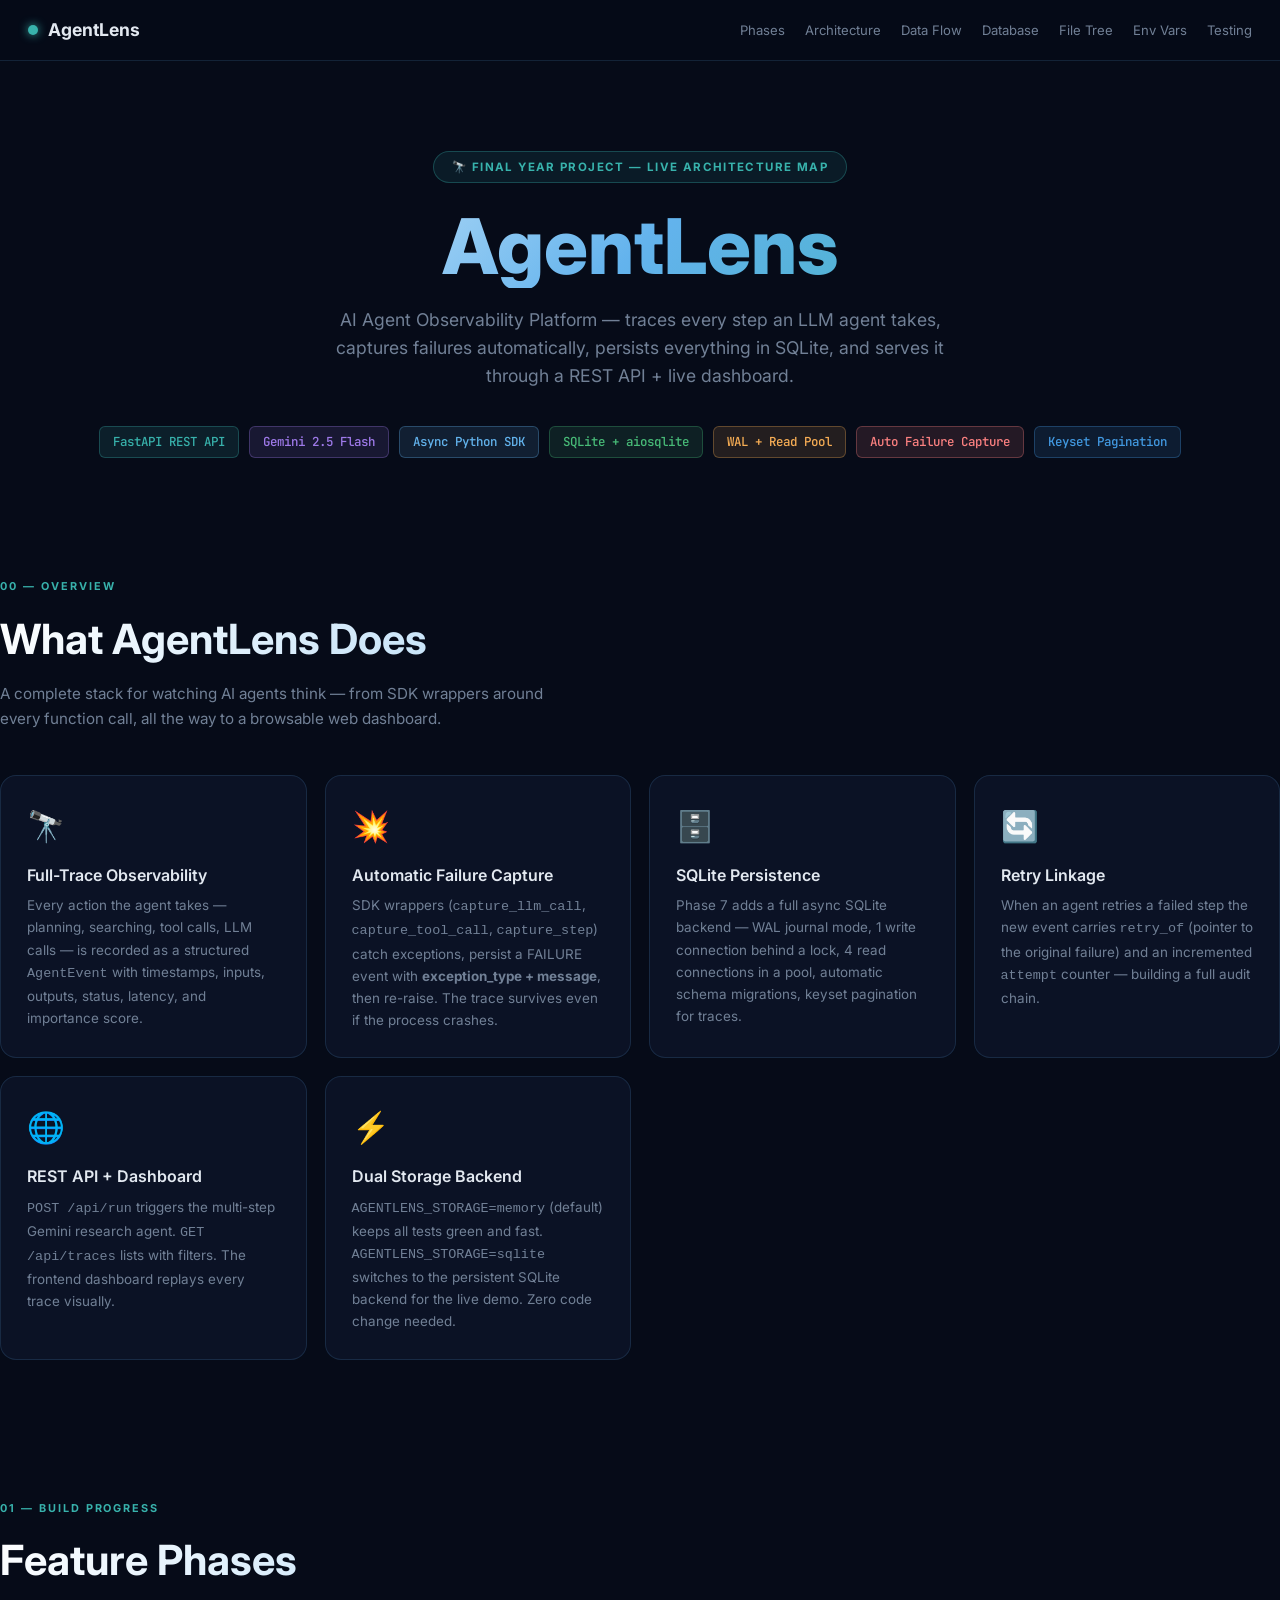
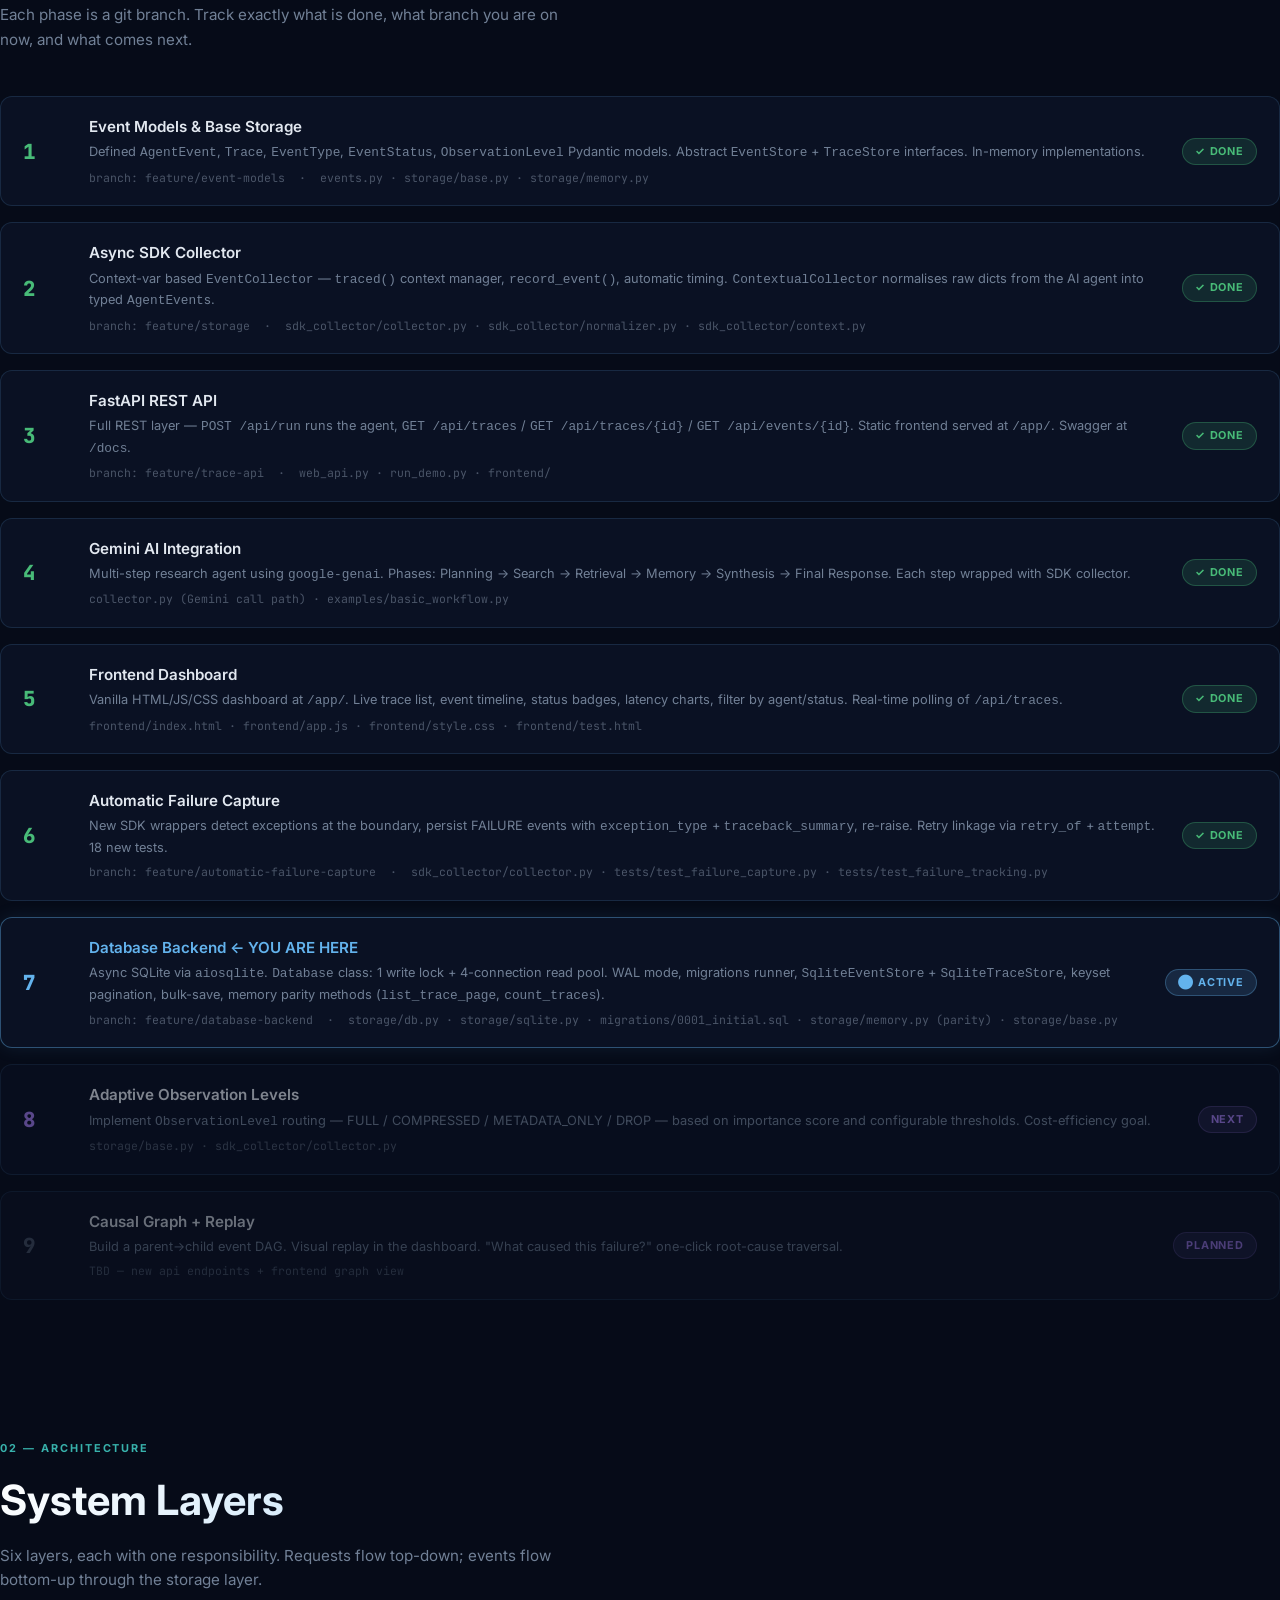
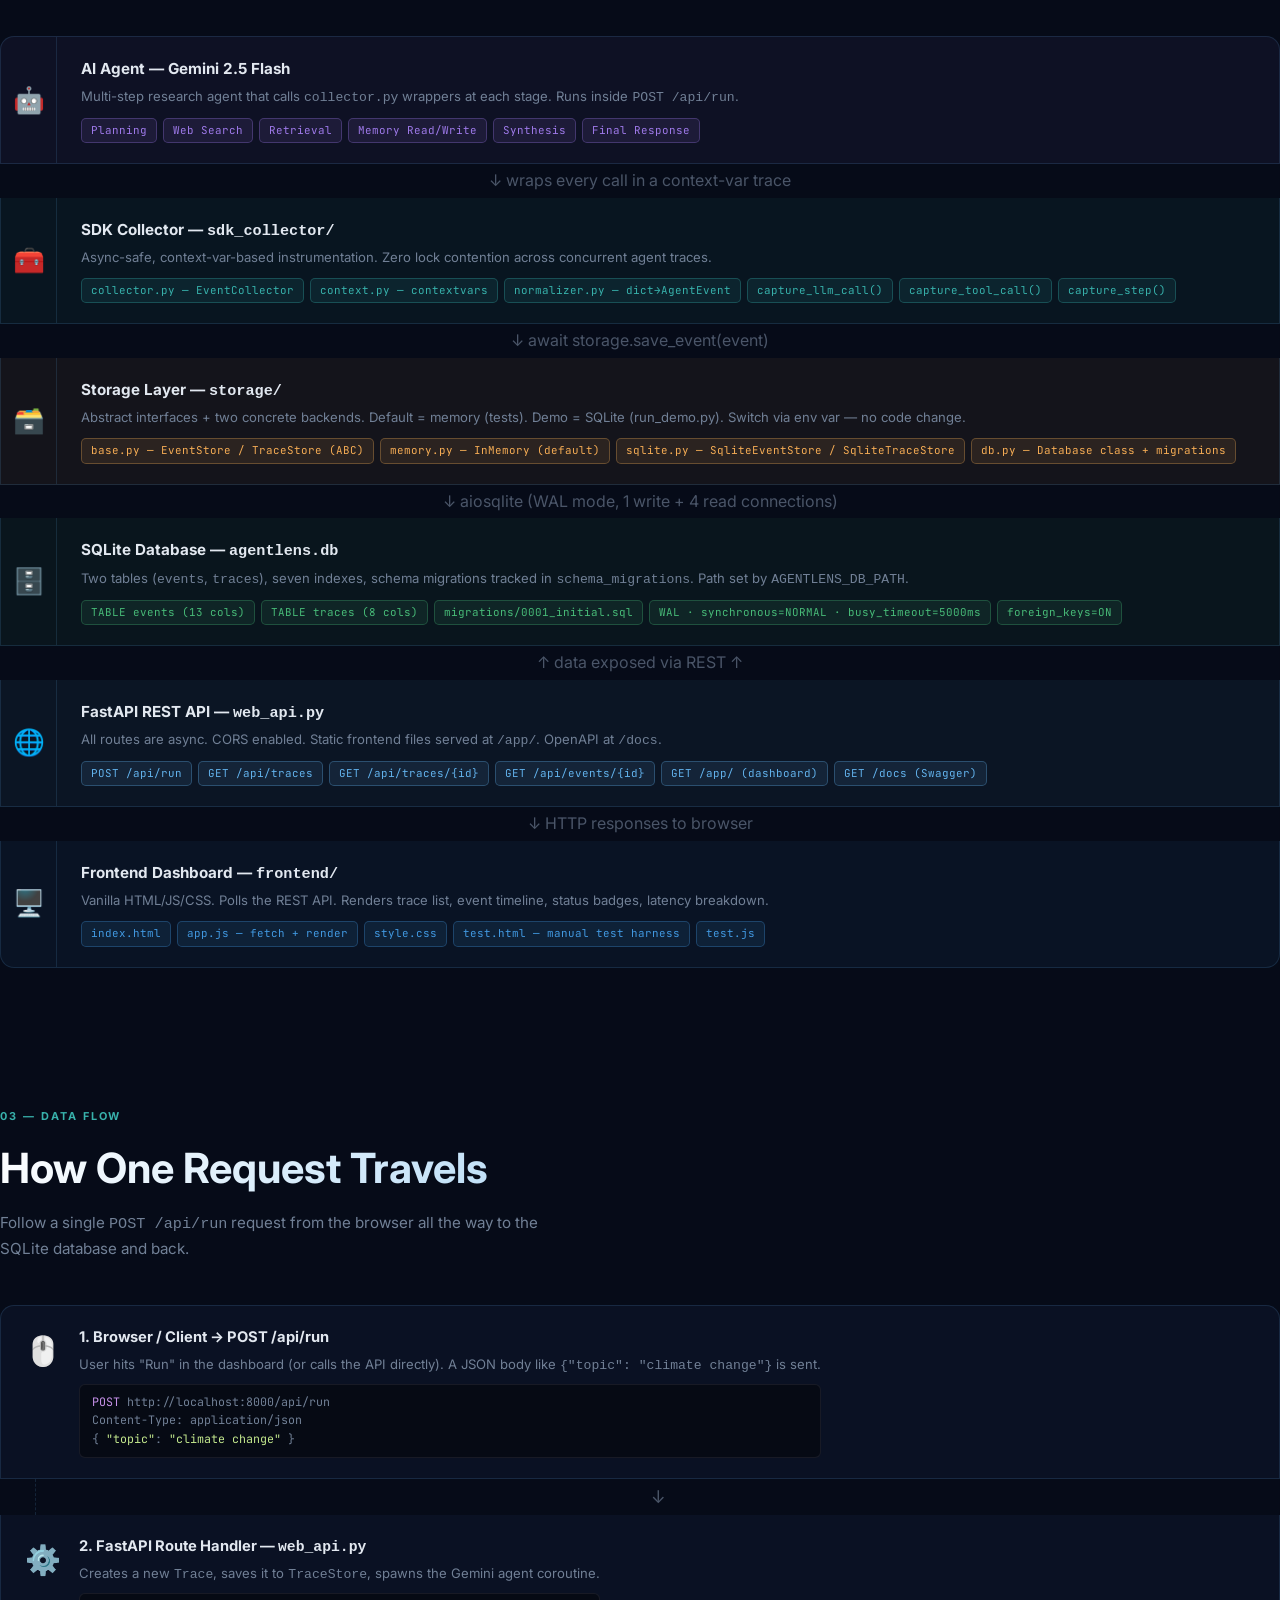
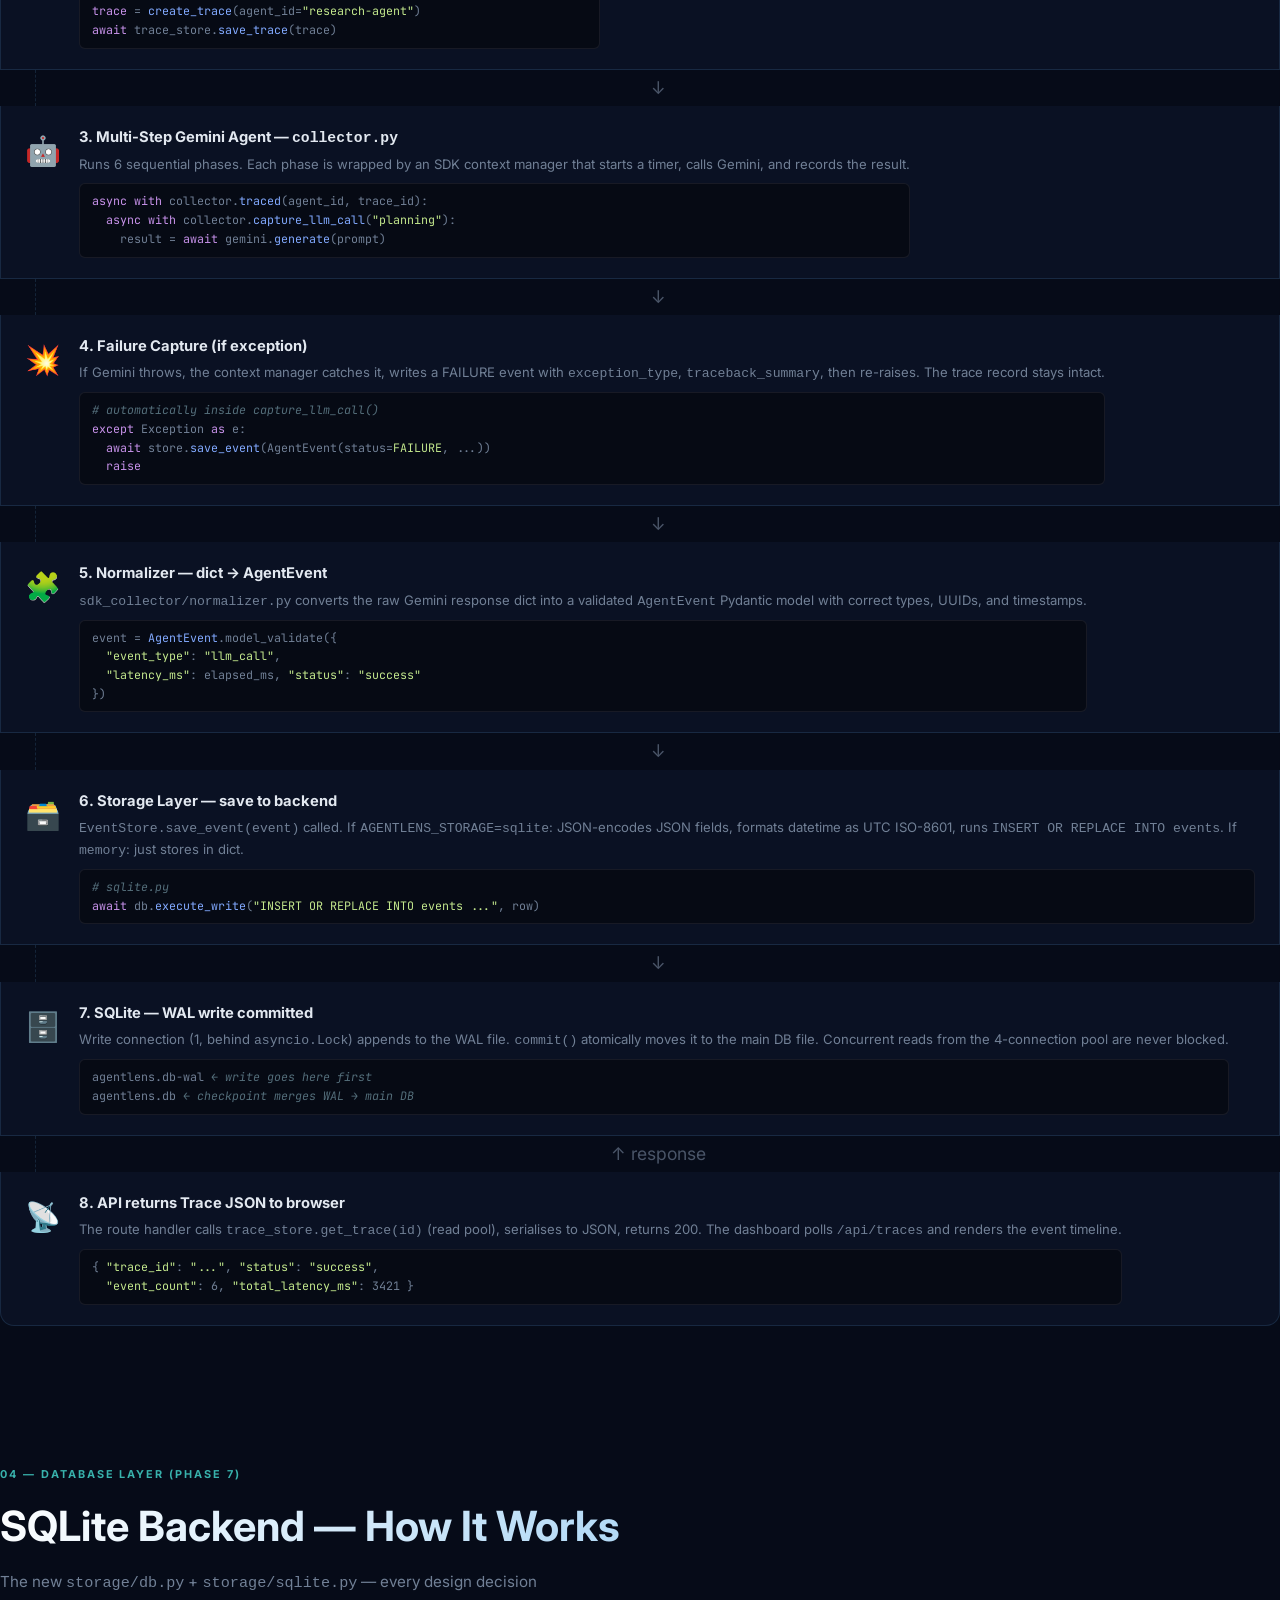
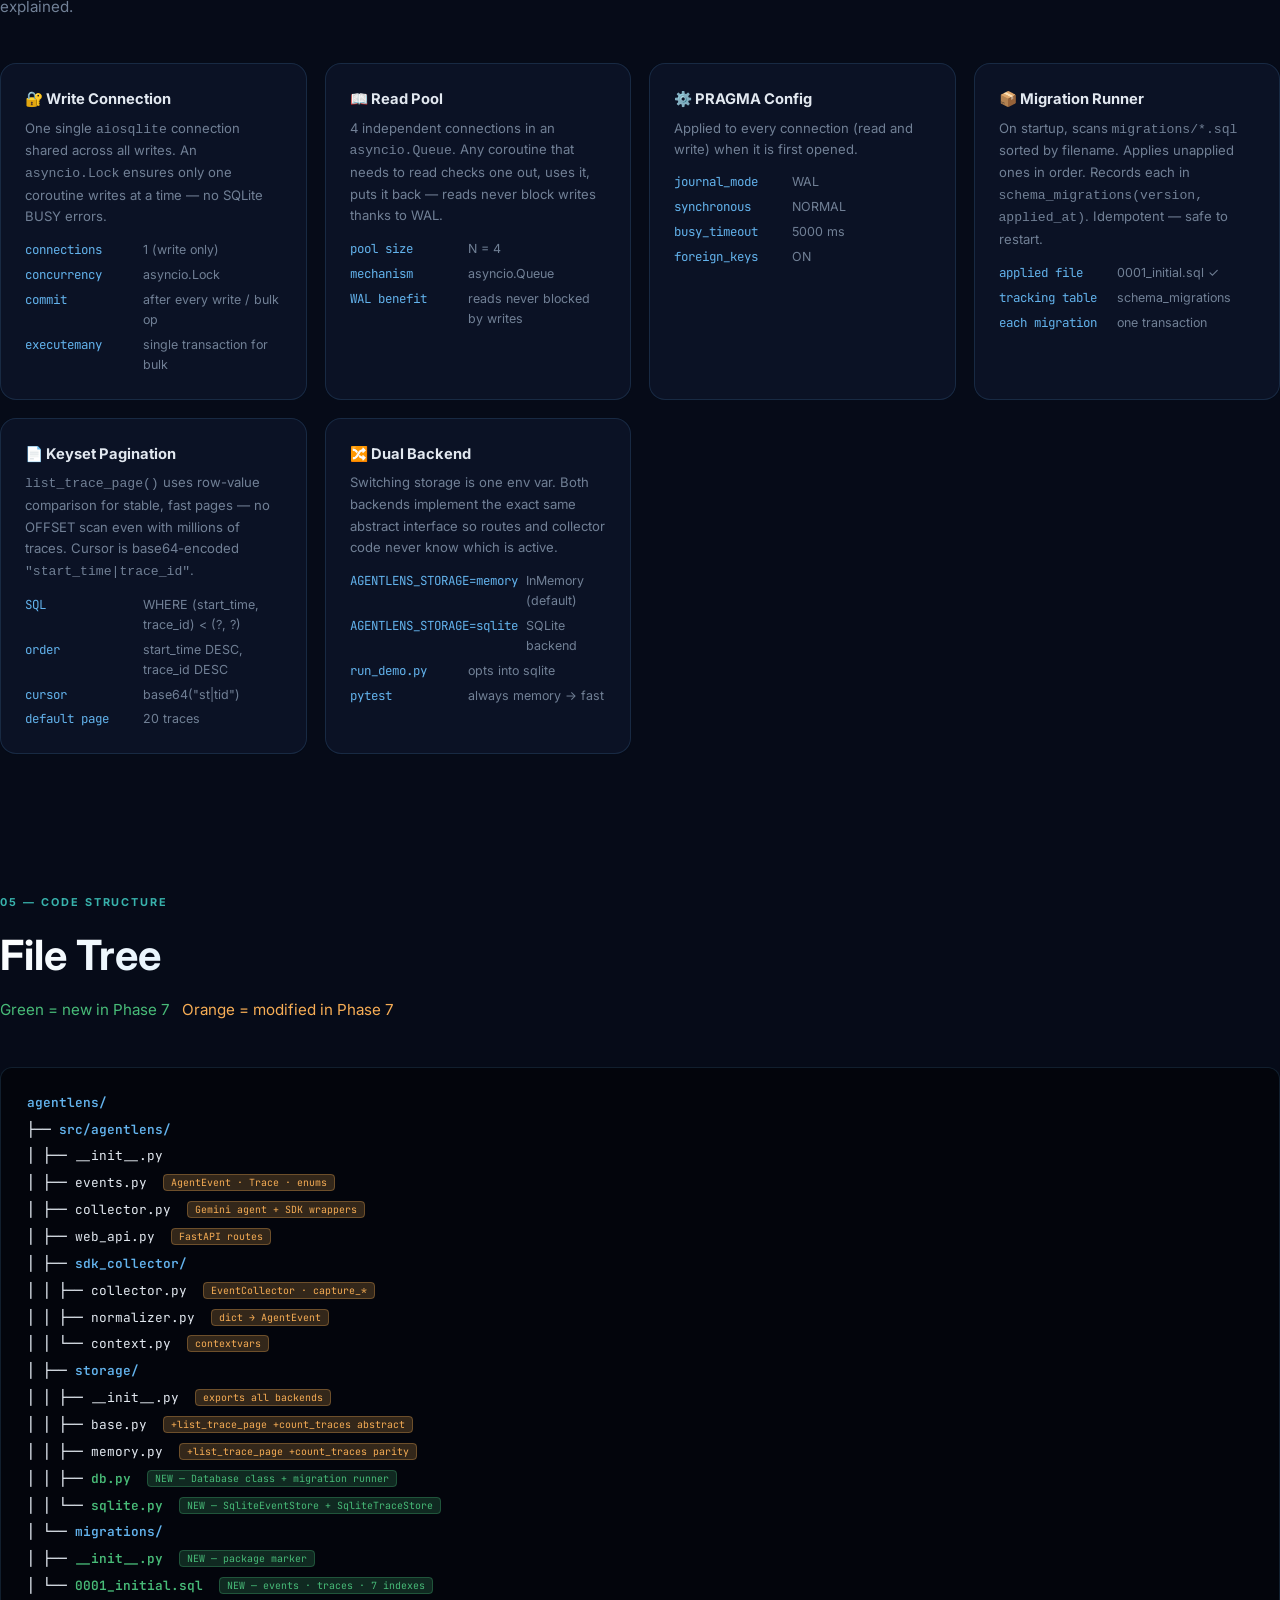
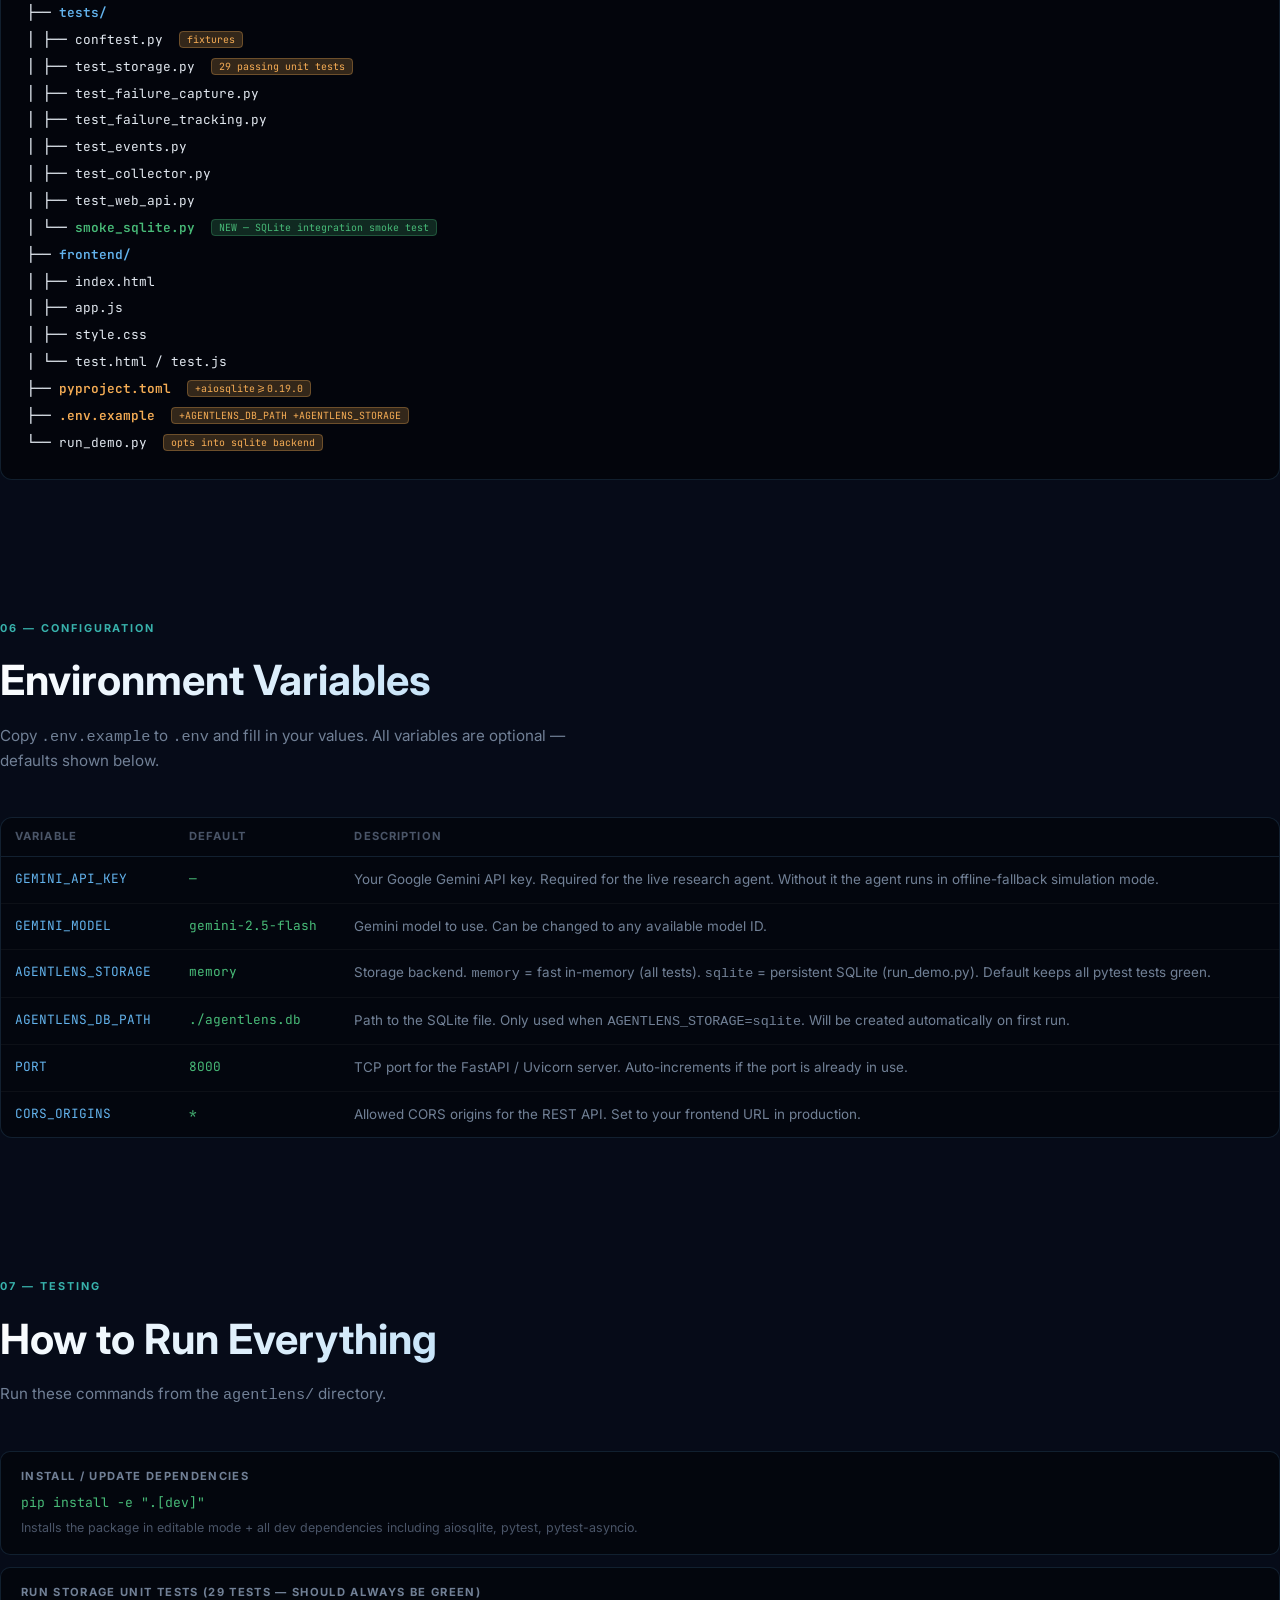
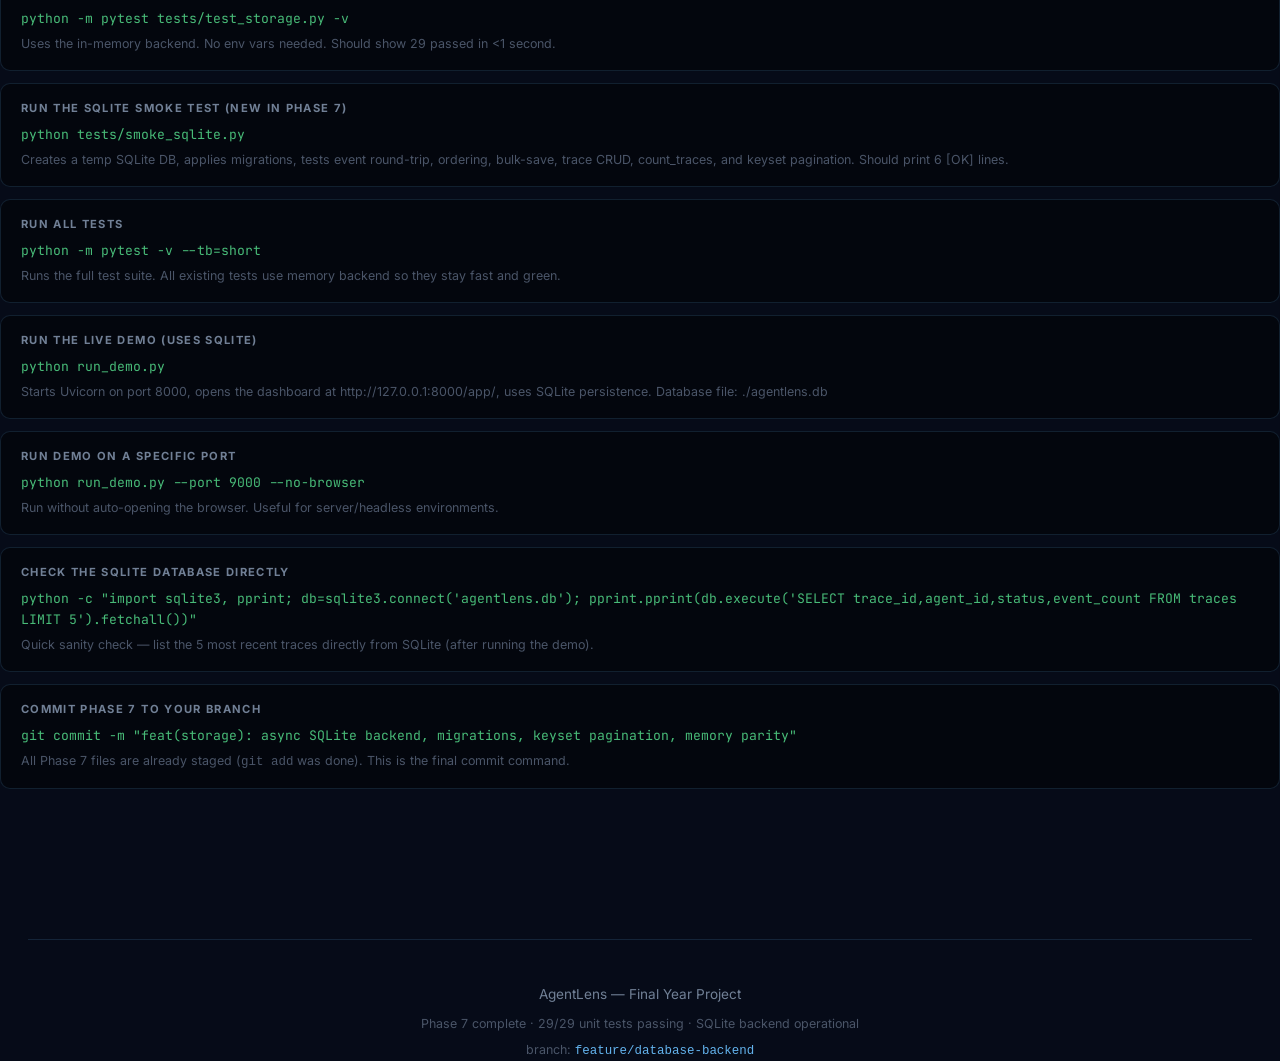
==== commit 3e2f0011: "feat: update project flow documentation and implement storage architecture with SQLite support" ====
--- a/agentlens_flow.html
+++ b/agentlens_flow.html
@@ -3,7 +3,7 @@
 <head>
 <meta charset="UTF-8" />
 <meta name="viewport" content="width=device-width, initial-scale=1.0" />
-<title>AgentLens — What We Built</title>
+<title>AgentLens — Project Flow & Architecture</title>
 <link href="https://fonts.googleapis.com/css2?family=Inter:wght@300;400;500;600;700;800&family=JetBrains+Mono:wght@400;500&display=swap" rel="stylesheet" />
 <style>
   :root {
@@ -19,18 +19,18 @@
     --red: #fc8181;
     --orange: #f6ad55;
     --yellow: #f6e05e;
+    --blue: #4299e1;
     --text: #e2e8f0;
     --text-muted: #718096;
     --text-dim: #4a5568;
-    --card: rgba(13,20,40,0.8);
-    --glass: rgba(255,255,255,0.03);
-    --glow-teal: 0 0 30px rgba(56,178,172,0.3);
-    --glow-green: 0 0 20px rgba(72,187,120,0.4);
-    --glow-red: 0 0 20px rgba(252,129,129,0.4);
+    --card: rgba(13,20,40,0.85);
+    --glow-teal: 0 0 30px rgba(56,178,172,0.25);
+    --glow-green: 0 0 20px rgba(72,187,120,0.35);
+    --glow-purple: 0 0 20px rgba(159,122,234,0.3);
+    --glow-orange: 0 0 20px rgba(246,173,85,0.3);
   }
   * { box-sizing: border-box; margin: 0; padding: 0; }
   html { scroll-behavior: smooth; }
-
   body {
     background: var(--bg);
     color: var(--text);
@@ -39,370 +39,221 @@
     line-height: 1.6;
   }
 
-  /* ── Starfield background ── */
+  /* ── Stars ── */
   #stars { position: fixed; inset: 0; pointer-events: none; z-index: 0; overflow: hidden; }
-  .star { position: absolute; background: white; border-radius: 50%; animation: twinkle var(--d, 3s) ease-in-out infinite; opacity: 0; }
-  @keyframes twinkle { 0%,100%{opacity:0} 50%{opacity:var(--o,0.6)} }
+  .star { position: absolute; background: white; border-radius: 50%; animation: twinkle var(--d,3s) ease-in-out infinite; opacity: 0; }
+  @keyframes twinkle { 0%,100%{opacity:0} 50%{opacity:var(--o,0.5)} }
 
   /* ── Layout ── */
-  .page { position: relative; z-index: 1; max-width: 1200px; margin: 0 auto; padding: 0 24px; }
+  .page { position: relative; z-index: 1; max-width: 1280px; margin: 0 auto; padding: 0 28px; }
 
   /* ── Navbar ── */
   nav {
     position: sticky; top: 0; z-index: 100;
     backdrop-filter: blur(20px);
-    background: rgba(6,11,24,0.85);
+    background: rgba(6,11,24,0.9);
     border-bottom: 1px solid var(--border);
-    padding: 0 24px;
-  }
-  .nav-inner {
-    max-width: 1200px; margin: 0 auto;
-    display: flex; align-items: center; justify-content: space-between;
-    height: 60px;
-  }
+    padding: 0 28px;
+  }
+  .nav-inner { max-width: 1280px; margin: 0 auto; display: flex; align-items: center; justify-content: space-between; height: 60px; }
   .logo { display: flex; align-items: center; gap: 10px; font-weight: 700; font-size: 1.1rem; }
-  .logo-dot { width: 10px; height: 10px; border-radius: 50%; background: var(--teal); box-shadow: 0 0 10px var(--teal); animation: pulse 2s ease-in-out infinite; }
-  @keyframes pulse { 0%,100%{transform:scale(1)} 50%{transform:scale(1.3)} }
-  .nav-links { display: flex; gap: 24px; }
-  .nav-links a { color: var(--text-muted); font-size: 0.875rem; text-decoration: none; transition: color 0.2s; }
+  .logo-dot { width: 10px; height: 10px; border-radius: 50%; background: var(--teal); box-shadow: 0 0 10px var(--teal); animation: pulse-dot 2s ease-in-out infinite; }
+  @keyframes pulse-dot { 0%,100%{transform:scale(1)} 50%{transform:scale(1.4)} }
+  .nav-links { display: flex; gap: 20px; flex-wrap: wrap; }
+  .nav-links a { color: var(--text-muted); font-size: 0.82rem; text-decoration: none; transition: color .2s; }
   .nav-links a:hover { color: var(--cyan); }
 
   /* ── Hero ── */
-  .hero {
-    padding: 100px 0 60px;
-    text-align: center;
-    position: relative;
-  }
+  .hero { padding: 90px 0 50px; text-align: center; }
   .hero-badge {
     display: inline-flex; align-items: center; gap: 8px;
     background: rgba(56,178,172,0.1); border: 1px solid rgba(56,178,172,0.3);
-    border-radius: 999px; padding: 6px 16px;
-    font-size: 0.75rem; font-weight: 600; color: var(--teal);
-    letter-spacing: 0.1em; text-transform: uppercase; margin-bottom: 24px;
+    border-radius: 999px; padding: 6px 18px;
+    font-size: 0.72rem; font-weight: 700; color: var(--teal);
+    letter-spacing: 0.12em; text-transform: uppercase; margin-bottom: 24px;
   }
   .hero h1 {
-    font-size: clamp(2.5rem, 6vw, 4.5rem);
-    font-weight: 800;
-    line-height: 1.1;
+    font-size: clamp(2.8rem,6vw,5rem); font-weight: 800; line-height: 1.05;
     background: linear-gradient(135deg, #fff 0%, var(--cyan) 50%, var(--teal) 100%);
     -webkit-background-clip: text; -webkit-text-fill-color: transparent;
-    margin-bottom: 20px;
-  }
-  .hero p {
-    font-size: 1.15rem; color: var(--text-muted);
-    max-width: 620px; margin: 0 auto 40px;
-  }
+    margin-bottom: 18px;
+  }
+  .hero-sub { font-size: 1.1rem; color: var(--text-muted); max-width: 640px; margin: 0 auto 36px; }
   .hero-tags { display: flex; flex-wrap: wrap; justify-content: center; gap: 10px; }
-  .tag {
-    padding: 6px 14px; border-radius: 6px; font-size: 0.8rem; font-weight: 500;
-    font-family: 'JetBrains Mono', monospace;
-  }
-  .tag-teal { background: rgba(56,178,172,0.12); border: 1px solid rgba(56,178,172,0.3); color: var(--teal); }
+  .tag { padding: 5px 13px; border-radius: 6px; font-size: 0.78rem; font-weight: 500; font-family: 'JetBrains Mono', monospace; }
+  .tag-teal   { background: rgba(56,178,172,0.12);  border: 1px solid rgba(56,178,172,0.3);  color: var(--teal); }
   .tag-purple { background: rgba(159,122,234,0.12); border: 1px solid rgba(159,122,234,0.3); color: var(--purple); }
-  .tag-orange { background: rgba(246,173,85,0.12); border: 1px solid rgba(246,173,85,0.3); color: var(--orange); }
-  .tag-green { background: rgba(72,187,120,0.12); border: 1px solid rgba(72,187,120,0.3); color: var(--green); }
-  .tag-cyan { background: rgba(99,179,237,0.12); border: 1px solid rgba(99,179,237,0.3); color: var(--cyan); }
-
-  /* ── Section titles ── */
-  .section { padding: 80px 0; }
-  .section-label {
-    font-size: 0.7rem; font-weight: 700; letter-spacing: 0.15em;
-    text-transform: uppercase; color: var(--teal); margin-bottom: 12px;
-  }
+  .tag-orange { background: rgba(246,173,85,0.12);  border: 1px solid rgba(246,173,85,0.3);  color: var(--orange); }
+  .tag-green  { background: rgba(72,187,120,0.12);  border: 1px solid rgba(72,187,120,0.3);  color: var(--green); }
+  .tag-cyan   { background: rgba(99,179,237,0.12);  border: 1px solid rgba(99,179,237,0.3);  color: var(--cyan); }
+  .tag-red    { background: rgba(252,129,129,0.12); border: 1px solid rgba(252,129,129,0.3); color: var(--red); }
+  .tag-blue   { background: rgba(66,153,225,0.12);  border: 1px solid rgba(66,153,225,0.3);  color: var(--blue); }
+
+  /* ── Sections ── */
+  .section { padding: 70px 0; }
+  .section-label { font-size: 0.68rem; font-weight: 700; letter-spacing: 0.18em; text-transform: uppercase; color: var(--teal); margin-bottom: 10px; }
   .section-title {
-    font-size: clamp(1.6rem, 3.5vw, 2.4rem);
-    font-weight: 700; margin-bottom: 12px;
+    font-size: clamp(1.7rem,3.5vw,2.6rem); font-weight: 700; margin-bottom: 10px;
     background: linear-gradient(135deg, #fff, var(--cyan));
     -webkit-background-clip: text; -webkit-text-fill-color: transparent;
   }
-  .section-desc { color: var(--text-muted); max-width: 560px; margin-bottom: 48px; }
+  .section-desc { color: var(--text-muted); max-width: 580px; margin-bottom: 44px; font-size: 0.95rem; }
 
   /* ── Card ── */
-  .card {
-    background: var(--card);
-    border: 1px solid var(--border);
-    border-radius: 16px;
-    backdrop-filter: blur(10px);
-    transition: border-color 0.3s, box-shadow 0.3s;
-  }
+  .card { background: var(--card); border: 1px solid var(--border); border-radius: 16px; backdrop-filter: blur(10px); transition: border-color .3s, box-shadow .3s; }
   .card:hover { border-color: var(--border-bright); box-shadow: var(--glow-teal); }
 
-  /* ── What is AgentLens ── */
-  .what-grid { display: grid; grid-template-columns: repeat(auto-fit, minmax(260px, 1fr)); gap: 20px; }
-  .what-card { padding: 28px; }
-  .what-icon { font-size: 2rem; margin-bottom: 14px; }
-  .what-card h3 { font-size: 1.05rem; font-weight: 600; margin-bottom: 8px; }
-  .what-card p { font-size: 0.875rem; color: var(--text-muted); line-height: 1.65; }
-
-  /* ── Architecture overview ── */
-  .arch-box {
-    padding: 36px;
-    background: linear-gradient(135deg, rgba(13,20,40,0.9), rgba(17,26,53,0.9));
-    border: 1px solid var(--border);
-    border-radius: 20px;
-    margin-bottom: 32px;
-  }
-  .arch-layers { display: flex; flex-direction: column; gap: 12px; }
-  .arch-layer {
-    display: flex; align-items: center; gap: 14px;
-    padding: 14px 20px; border-radius: 10px;
-    border-left: 3px solid;
-    font-size: 0.9rem;
-  }
-  .arch-layer .layer-icon { font-size: 1.4rem; }
-  .arch-layer .layer-name { font-weight: 600; min-width: 160px; }
-  .arch-layer .layer-desc { color: var(--text-muted); font-size: 0.825rem; }
-  .layer-ai { background: rgba(159,122,234,0.08); border-color: var(--purple); }
-  .layer-sdk { background: rgba(56,178,172,0.08); border-color: var(--teal); }
-  .layer-api { background: rgba(99,179,237,0.08); border-color: var(--cyan); }
-  .layer-storage { background: rgba(246,173,85,0.08); border-color: var(--orange); }
-  .layer-frontend { background: rgba(72,187,120,0.08); border-color: var(--green); }
-
-  .arch-arrow { text-align: center; font-size: 1.2rem; color: var(--text-dim); }
-
-  /* ── Pipeline flow ── */
-  .pipeline-flow {
-    display: flex; flex-wrap: wrap;
-    align-items: stretch; gap: 0;
-    margin: 0 0 40px;
-    position: relative;
-  }
-  .pipeline-step-wrap {
-    display: flex; align-items: center;
-    flex: 1; min-width: 140px;
-  }
-  .pipeline-step {
-    flex: 1;
-    padding: 20px 14px;
-    border-radius: 12px;
-    border: 1.5px solid;
-    cursor: pointer;
-    transition: all 0.3s;
-    position: relative;
-    text-align: center;
-  }
-  .pipeline-step .step-num {
-    font-size: 0.65rem; font-weight: 700; letter-spacing: 0.1em;
-    text-transform: uppercase; margin-bottom: 6px;
-  }
-  .pipeline-step .step-name { font-size: 0.85rem; font-weight: 600; margin-bottom: 4px; }
-  .pipeline-step .step-type {
-    font-family: 'JetBrains Mono', monospace;
-    font-size: 0.65rem; opacity: 0.7;
-  }
-  .pipeline-step .step-badge {
-    position: absolute; top: -10px; left: 50%; transform: translateX(-50%);
-    padding: 2px 8px; border-radius: 999px;
-    font-size: 0.6rem; font-weight: 700; white-space: nowrap;
-  }
-
-  /* Step colors */
-  .step-planning { border-color: var(--purple); background: rgba(159,122,234,0.08); }
-  .step-planning .step-num, .step-planning .step-name { color: var(--purple); }
-  .step-search { border-color: var(--cyan); background: rgba(99,179,237,0.08); }
-  .step-search .step-num, .step-search .step-name { color: var(--cyan); }
-  .step-retrieval { border-color: var(--teal); background: rgba(56,178,172,0.08); }
-  .step-retrieval .step-num, .step-retrieval .step-name { color: var(--teal); }
-  .step-memory { border-color: var(--orange); background: rgba(246,173,85,0.08); }
-  .step-memory .step-num, .step-memory .step-name { color: var(--orange); }
-  .step-synthesis { border-color: var(--green); background: rgba(72,187,120,0.08); }
-  .step-synthesis .step-num, .step-synthesis .step-name { color: var(--green); }
-  .step-final { border-color: var(--yellow); background: rgba(246,224,94,0.08); }
-  .step-final .step-num, .step-final .step-name { color: var(--yellow); }
-
-  .pipeline-arrow {
-    color: var(--text-dim); font-size: 1.1rem;
-    padding: 0 4px; flex-shrink: 0;
-  }
-
-  /* States */
-  .step-success { border-color: var(--green) !important; background: rgba(72,187,120,0.12) !important; box-shadow: var(--glow-green); }
-  .step-failure { border-color: var(--red) !important; background: rgba(252,129,129,0.12) !important; box-shadow: var(--glow-red) !important; animation: shake 0.4s ease; }
-  .step-running { animation: stepPulse 1s ease-in-out infinite; }
-  @keyframes shake { 0%,100%{transform:translateX(0)} 20%,60%{transform:translateX(-4px)} 40%,80%{transform:translateX(4px)} }
-  @keyframes stepPulse { 0%,100%{opacity:1} 50%{opacity:0.6} }
-
-  .badge-success { background: rgba(72,187,120,0.2); color: var(--green); border: 1px solid var(--green); }
-  .badge-failure { background: rgba(252,129,129,0.2); color: var(--red); border: 1px solid var(--red); }
-  .badge-running { background: rgba(99,179,237,0.2); color: var(--cyan); border: 1px solid var(--cyan); }
-
-  /* ── Trace viewer ── */
-  .trace-panel {
-    padding: 24px;
-    border-radius: 16px;
-    background: rgba(6,11,24,0.95);
-    border: 1px solid var(--border);
-    font-family: 'JetBrains Mono', monospace;
-    font-size: 0.8rem;
-    min-height: 220px;
-    position: relative;
-    overflow: hidden;
-  }
-  .trace-panel h4 { font-family: 'Inter', sans-serif; font-size: 0.8rem; font-weight: 600; color: var(--text-muted); margin-bottom: 16px; }
-  .trace-event {
-    display: flex; align-items: flex-start; gap: 10px;
-    padding: 8px 10px; border-radius: 6px; margin-bottom: 6px;
-    border-left: 3px solid;
-    animation: eventSlide 0.3s ease;
-  }
-  @keyframes eventSlide { from { opacity: 0; transform: translateX(-10px); } to { opacity: 1; transform: translateX(0); } }
-  .trace-event.ev-success { border-color: var(--green); background: rgba(72,187,120,0.05); }
-  .trace-event.ev-failure { border-color: var(--red); background: rgba(252,129,129,0.07); }
-  .trace-event.ev-running { border-color: var(--cyan); background: rgba(99,179,237,0.05); }
-  .ev-dot { width: 8px; height: 8px; border-radius: 50%; flex-shrink: 0; margin-top: 4px; }
-  .ev-dot-s { background: var(--green); box-shadow: 0 0 6px var(--green); }
-  .ev-dot-f { background: var(--red); box-shadow: 0 0 6px var(--red); }
-  .ev-dot-r { background: var(--cyan); animation: pulse 1s infinite; }
-  .ev-type { color: var(--cyan); font-weight: 500; }
-  .ev-status-s { color: var(--green); }
-  .ev-status-f { color: var(--red); }
-  .ev-meta { color: var(--text-muted); margin-top: 2px; font-size: 0.73rem; }
-  .ev-error { color: var(--red); margin-top: 2px; font-size: 0.73rem; }
-
-  .trace-placeholder {
-    position: absolute; inset: 0;
-    display: flex; flex-direction: column; align-items: center; justify-content: center;
-    color: var(--text-dim);
-    font-family: 'Inter', sans-serif;
-    font-size: 0.875rem;
-    gap: 8px;
-    pointer-events: none;
-    transition: opacity 0.3s;
-  }
-  .trace-placeholder .ph-icon { font-size: 2.5rem; }
-
-  .sim-controls {
-    display: flex; gap: 10px; flex-wrap: wrap; margin-bottom: 20px; align-items: center;
-  }
-  .btn {
-    padding: 8px 18px; border-radius: 8px; border: none;
-    font-family: 'Inter', sans-serif; font-size: 0.85rem; font-weight: 600;
-    cursor: pointer; transition: all 0.2s;
-    display: inline-flex; align-items: center; gap: 6px;
-  }
-  .btn-primary { background: var(--teal); color: #000; }
-  .btn-primary:hover { background: #44d5cf; transform: translateY(-1px); box-shadow: 0 4px 14px rgba(56,178,172,0.4); }
-  .btn-danger { background: rgba(252,129,129,0.15); border: 1px solid var(--red); color: var(--red); }
-  .btn-danger:hover { background: rgba(252,129,129,0.25); }
-  .btn-ghost { background: rgba(255,255,255,0.05); border: 1px solid var(--border); color: var(--text-muted); }
-  .btn-ghost:hover { background: rgba(255,255,255,0.1); color: var(--text); }
-  .btn:disabled { opacity: 0.4; cursor: not-allowed; transform: none; }
-
-  .sim-label { font-size: 0.8rem; color: var(--text-muted); }
-
-  /* ── SDK wrappers ── */
-  .wrappers-grid { display: grid; grid-template-columns: repeat(auto-fit, minmax(300px, 1fr)); gap: 20px; }
-  .wrapper-card { padding: 28px; }
-  .wrapper-card h3 {
-    font-family: 'JetBrains Mono', monospace;
-    font-size: 1rem; font-weight: 600; margin-bottom: 8px;
-  }
-  .wrapper-card .wr-desc { font-size: 0.85rem; color: var(--text-muted); margin-bottom: 20px; }
-  .flow-row {
-    display: flex; align-items: center; gap: 8px;
-    padding: 10px 14px; border-radius: 8px;
-    font-size: 0.8rem; margin-bottom: 8px;
-  }
-  .flow-row .flow-icon { font-size: 1rem; flex-shrink: 0; }
-  .flow-row .flow-text { flex: 1; }
-  .flow-enter { background: rgba(99,179,237,0.07); border: 1px solid rgba(99,179,237,0.2); }
-  .flow-work { background: rgba(159,122,234,0.07); border: 1px solid rgba(159,122,234,0.2); }
-  .flow-success { background: rgba(72,187,120,0.07); border: 1px solid rgba(72,187,120,0.2); }
-  .flow-failure { background: rgba(252,129,129,0.07); border: 1px solid rgba(252,129,129,0.2); }
-  .flow-arrow-down { text-align: center; color: var(--text-dim); font-size: 0.9rem; margin: 2px 0; }
-
-  .code-block {
-    background: rgba(0,0,0,0.5);
-    border: 1px solid rgba(255,255,255,0.08);
-    border-radius: 8px;
-    padding: 14px 16px;
-    font-family: 'JetBrains Mono', monospace;
-    font-size: 0.75rem;
-    line-height: 1.7;
-    margin-top: 16px;
-    overflow-x: auto;
-  }
-  .code-block .kw { color: #c792ea; }
-  .code-block .fn { color: #82aaff; }
-  .code-block .str { color: #c3e88d; }
-  .code-block .cm { color: #546e7a; font-style: italic; }
-  .code-block .val { color: #f78c6c; }
-
-  /* ── Retry linkage ── */
-  .retry-diagram {
-    padding: 32px;
-    border-radius: 16px;
-    background: rgba(13,20,40,0.8);
-    border: 1px solid var(--border);
-  }
-  .retry-row { display: flex; align-items: center; gap: 12px; margin-bottom: 16px; }
-  .retry-attempt {
-    flex: 1; padding: 14px 18px; border-radius: 10px;
-    font-size: 0.85rem;
-  }
-  .retry-attempt .att-num { font-size: 0.65rem; font-weight: 700; text-transform: uppercase; letter-spacing: 0.1em; margin-bottom: 4px; }
-  .retry-attempt .att-name { font-weight: 600; margin-bottom: 4px; }
-  .retry-attempt .att-meta { font-family: 'JetBrains Mono', monospace; font-size: 0.72rem; color: var(--text-muted); }
-  .att-fail { background: rgba(252,129,129,0.08); border: 1px solid rgba(252,129,129,0.3); }
-  .att-fail .att-num { color: var(--red); }
-  .att-retry { background: rgba(246,173,85,0.08); border: 1px solid rgba(246,173,85,0.3); }
-  .att-retry .att-num { color: var(--orange); }
-  .att-success { background: rgba(72,187,120,0.08); border: 1px solid rgba(72,187,120,0.3); }
-  .att-success .att-num { color: var(--green); }
-  .retry-link-arrow { font-size: 1.5rem; color: var(--orange); flex-shrink: 0; }
-
-  /* ── Acceptance criteria ── */
-  .criteria-list { list-style: none; display: flex; flex-direction: column; gap: 12px; }
-  .criteria-item {
-    display: flex; align-items: flex-start; gap: 14px;
-    padding: 16px 20px; border-radius: 10px;
-    background: rgba(13,20,40,0.6); border: 1px solid var(--border);
-  }
-  .criteria-check { font-size: 1.2rem; flex-shrink: 0; margin-top: 1px; }
-  .criteria-item h4 { font-size: 0.9rem; font-weight: 600; margin-bottom: 4px; }
-  .criteria-item p { font-size: 0.825rem; color: var(--text-muted); }
+  /* ── Progress bar for phases ── */
+  .phase-grid { display: flex; flex-direction: column; gap: 16px; }
+  .phase-item {
+    display: grid;
+    grid-template-columns: 48px 1fr auto;
+    align-items: center; gap: 18px;
+    padding: 18px 22px; border-radius: 12px;
+    background: rgba(13,20,40,0.7); border: 1px solid var(--border);
+    transition: border-color .25s;
+  }
+  .phase-item:hover { border-color: var(--border-bright); }
+  .phase-num { font-size: 1.3rem; font-weight: 800; font-family: 'JetBrains Mono'; color: var(--text-dim); }
+  .phase-info h4 { font-size: 0.95rem; font-weight: 600; margin-bottom: 3px; }
+  .phase-info p { font-size: 0.8rem; color: var(--text-muted); }
+  .phase-files { font-family: 'JetBrains Mono'; font-size: 0.72rem; color: var(--text-dim); margin-top: 5px; }
+  .phase-status {
+    padding: 4px 12px; border-radius: 999px;
+    font-size: 0.68rem; font-weight: 700; white-space: nowrap; text-transform: uppercase; letter-spacing: 0.08em;
+  }
+  .ps-done    { background: rgba(72,187,120,0.15);  color: var(--green);  border: 1px solid rgba(72,187,120,0.3); }
+  .ps-active  { background: rgba(99,179,237,0.15);  color: var(--cyan);   border: 1px solid rgba(99,179,237,0.3); animation: blink-border 2s ease-in-out infinite; }
+  .ps-next    { background: rgba(159,122,234,0.12); color: var(--purple); border: 1px solid rgba(159,122,234,0.25); }
+  @keyframes blink-border { 0%,100%{border-color:rgba(99,179,237,0.3)} 50%{border-color:rgba(99,179,237,0.7)} }
+
+  /* ── Architecture layers ── */
+  .arch-stack { display: flex; flex-direction: column; gap: 0; }
+  .arch-layer-big {
+    display: grid; grid-template-columns: 56px 1fr;
+    align-items: stretch; border: 1px solid var(--border);
+    background: rgba(13,20,40,0.75); transition: border-color .25s;
+  }
+  .arch-layer-big:first-child { border-radius: 14px 14px 0 0; }
+  .arch-layer-big:last-child  { border-radius: 0 0 14px 14px; }
+  .arch-layer-big:not(:first-child) { border-top: none; }
+  .arch-layer-big:hover { border-color: var(--border-bright); z-index: 1; }
+
+  .layer-stripe { display: flex; align-items: center; justify-content: center; font-size: 1.6rem; padding: 20px 0; border-right: 1px solid var(--border); }
+  .layer-body { padding: 20px 24px; }
+  .layer-body h3 { font-size: 0.95rem; font-weight: 700; margin-bottom: 4px; }
+  .layer-body .lb-desc { font-size: 0.82rem; color: var(--text-muted); margin-bottom: 10px; }
+  .layer-pills { display: flex; flex-wrap: wrap; gap: 6px; }
+  .pill {
+    font-family: 'JetBrains Mono'; font-size: 0.68rem; padding: 3px 9px;
+    border-radius: 5px; background: rgba(255,255,255,0.05); border: 1px solid rgba(255,255,255,0.1);
+    color: var(--text-muted);
+  }
+  .pill-teal   { background: rgba(56,178,172,0.1);  border-color: rgba(56,178,172,0.3);  color: var(--teal); }
+  .pill-purple { background: rgba(159,122,234,0.1); border-color: rgba(159,122,234,0.3); color: var(--purple); }
+  .pill-orange { background: rgba(246,173,85,0.1);  border-color: rgba(246,173,85,0.3);  color: var(--orange); }
+  .pill-green  { background: rgba(72,187,120,0.1);  border-color: rgba(72,187,120,0.3);  color: var(--green); }
+  .pill-cyan   { background: rgba(99,179,237,0.1);  border-color: rgba(99,179,237,0.3);  color: var(--cyan); }
+  .pill-red    { background: rgba(252,129,129,0.1); border-color: rgba(252,129,129,0.3); color: var(--red); }
+  .pill-blue   { background: rgba(66,153,225,0.1);  border-color: rgba(66,153,225,0.3);  color: var(--blue); }
+
+  .ls-ai     { background: rgba(159,122,234,0.06); }
+  .ls-sdk    { background: rgba(56,178,172,0.06); }
+  .ls-api    { background: rgba(99,179,237,0.06); }
+  .ls-storage{ background: rgba(246,173,85,0.06); }
+  .ls-db     { background: rgba(72,187,120,0.06); }
+  .ls-ui     { background: rgba(66,153,225,0.06); }
+
+  .arch-down-arrow { text-align: center; font-size: 1rem; color: var(--text-dim); padding: 4px 0; }
+
+  /* ── Data Flow diagram ── */
+  .flow-diagram { display: flex; flex-direction: column; gap: 0; }
+  .flow-step {
+    display: flex; align-items: flex-start; gap: 18px;
+    padding: 20px 24px; border: 1px solid var(--border);
+    background: rgba(13,20,40,0.7); transition: border-color .25s, box-shadow .25s;
+    cursor: default;
+  }
+  .flow-step:first-child { border-radius: 14px 14px 0 0; }
+  .flow-step:last-child  { border-radius: 0 0 14px 14px; }
+  .flow-step:not(:first-child) { border-top: none; }
+  .flow-step:hover { border-color: var(--border-bright); box-shadow: var(--glow-teal); z-index: 1; }
+  .flow-step-icon { font-size: 1.8rem; flex-shrink: 0; margin-top: 2px; }
+  .flow-step-content h4 { font-size: 0.92rem; font-weight: 700; margin-bottom: 4px; }
+  .flow-step-content p  { font-size: 0.82rem; color: var(--text-muted); margin-bottom: 8px; }
+  .flow-step-code {
+    font-family: 'JetBrains Mono'; font-size: 0.73rem;
+    background: rgba(0,0,0,0.4); border: 1px solid rgba(255,255,255,0.07);
+    border-radius: 6px; padding: 8px 12px; color: var(--text-muted);
+  }
+  .flow-step-code .kw  { color: #c792ea; }
+  .flow-step-code .fn  { color: #82aaff; }
+  .flow-step-code .str { color: #c3e88d; }
+  .flow-step-code .cm  { color: #546e7a; font-style: italic; }
+  .step-arrow { text-align: center; font-size: 1.1rem; color: var(--text-dim); padding: 4px 0; border-left: 1px dashed rgba(99,179,237,0.15); margin-left: 35px; }
+
+  /* ── DB layer detail ── */
+  .db-grid { display: grid; grid-template-columns: repeat(auto-fit, minmax(280px, 1fr)); gap: 18px; }
+  .db-card { padding: 24px; }
+  .db-card h3 { font-size: 0.92rem; font-weight: 700; margin-bottom: 6px; display: flex; align-items: center; gap: 8px; }
+  .db-card p  { font-size: 0.82rem; color: var(--text-muted); line-height: 1.65; margin-bottom: 12px; }
+  .kv-list { display: flex; flex-direction: column; gap: 5px; }
+  .kv-row { display: flex; align-items: baseline; gap: 8px; font-size: 0.78rem; }
+  .kv-key { font-family: 'JetBrains Mono'; color: var(--cyan); min-width: 110px; flex-shrink: 0; }
+  .kv-val { color: var(--text-muted); }
 
   /* ── File tree ── */
   .file-tree {
-    background: rgba(0,0,0,0.5);
-    border: 1px solid var(--border);
-    border-radius: 12px;
-    padding: 20px 24px;
-    font-family: 'JetBrains Mono', monospace;
-    font-size: 0.82rem;
-    line-height: 2;
-  }
-  .ft-dir { color: var(--cyan); font-weight: 500; }
+    background: rgba(0,0,0,0.5); border: 1px solid var(--border);
+    border-radius: 12px; padding: 22px 26px;
+    font-family: 'JetBrains Mono'; font-size: 0.8rem; line-height: 2.1;
+  }
+  .ft-dir  { color: var(--cyan); font-weight: 600; }
   .ft-file { color: var(--text); }
-  .ft-new { color: var(--green); font-weight: 600; }
-  .ft-modified { color: var(--orange); font-weight: 600; }
-  .ft-tag { font-size: 0.65rem; padding: 1px 6px; border-radius: 4px; margin-left: 8px; vertical-align: middle; font-family: 'Inter', monospace; }
+  .ft-new  { color: var(--green); font-weight: 600; }
+  .ft-mod  { color: var(--orange); font-weight: 600; }
+  .ft-tag  { font-size: 0.62rem; padding: 1px 7px; border-radius: 4px; margin-left: 8px; vertical-align: middle; }
   .ft-tag-new { background: rgba(72,187,120,0.2); color: var(--green); border: 1px solid rgba(72,187,120,0.3); }
   .ft-tag-mod { background: rgba(246,173,85,0.2); color: var(--orange); border: 1px solid rgba(246,173,85,0.3); }
 
+  /* ── Env table ── */
+  .env-table { width: 100%; border-collapse: collapse; font-size: 0.84rem; }
+  .env-table th { text-align: left; padding: 10px 14px; font-size: 0.7rem; font-weight: 700; letter-spacing: 0.1em; text-transform: uppercase; color: var(--text-dim); border-bottom: 1px solid var(--border); }
+  .env-table td { padding: 12px 14px; border-bottom: 1px solid rgba(255,255,255,0.04); vertical-align: top; }
+  .env-table tr:last-child td { border-bottom: none; }
+  .env-table td:first-child { font-family: 'JetBrains Mono'; color: var(--cyan); font-size: 0.8rem; white-space: nowrap; }
+  .env-table td:nth-child(2) { font-family: 'JetBrains Mono'; color: var(--green); font-size: 0.8rem; }
+  .env-table td:nth-child(3) { color: var(--text-muted); }
+  .env-wrap { background: rgba(0,0,0,0.4); border: 1px solid var(--border); border-radius: 12px; overflow: hidden; }
+
+  /* ── Test commands ── */
+  .cmd-list { display: flex; flex-direction: column; gap: 12px; }
+  .cmd-item { padding: 16px 20px; border-radius: 10px; background: rgba(0,0,0,0.45); border: 1px solid var(--border); }
+  .cmd-label { font-size: 0.7rem; font-weight: 700; letter-spacing: 0.12em; text-transform: uppercase; color: var(--text-muted); margin-bottom: 6px; }
+  .cmd-code  { font-family: 'JetBrains Mono'; font-size: 0.82rem; color: var(--green); }
+  .cmd-desc  { font-size: 0.78rem; color: var(--text-dim); margin-top: 5px; }
+
+  /* ── What-grid ── */
+  .what-grid  { display: grid; grid-template-columns: repeat(auto-fit, minmax(250px,1fr)); gap: 18px; }
+  .what-card  { padding: 26px; }
+  .what-icon  { font-size: 1.9rem; margin-bottom: 12px; }
+  .what-card h3 { font-size: 1rem; font-weight: 600; margin-bottom: 6px; }
+  .what-card p  { font-size: 0.84rem; color: var(--text-muted); line-height: 1.65; }
+
   /* ── Divider ── */
-  .divider { height: 1px; background: linear-gradient(90deg, transparent, var(--border), transparent); margin: 20px 0; }
+  .divider { height: 1px; background: linear-gradient(90deg,transparent,var(--border),transparent); margin: 8px 0; }
 
   /* ── Footer ── */
-  footer {
-    padding: 40px 24px;
-    text-align: center;
-    border-top: 1px solid var(--border);
-    color: var(--text-dim);
-    font-size: 0.8rem;
-    margin-top: 80px;
-  }
-
-  /* ── Scrollbar ── */
+  footer { padding: 44px 28px; text-align: center; border-top: 1px solid var(--border); color: var(--text-dim); font-size: 0.78rem; margin-top: 80px; }
+
   ::-webkit-scrollbar { width: 6px; height: 6px; }
   ::-webkit-scrollbar-track { background: var(--bg); }
   ::-webkit-scrollbar-thumb { background: var(--border-bright); border-radius: 3px; }
 
-  @media (max-width: 600px) {
-    .pipeline-flow { flex-direction: column; }
-    .pipeline-arrow { transform: rotate(90deg); }
-    .retry-row { flex-direction: column; }
-    .retry-link-arrow { transform: rotate(90deg); }
+  @media (max-width:640px) {
+    .arch-layer-big { grid-template-columns: 42px 1fr; }
+    .phase-item { grid-template-columns: 36px 1fr; }
+    .phase-status { display: none; }
   }
 </style>
 </head>
@@ -414,576 +265,650 @@
 <!-- Navbar -->
 <nav>
   <div class="nav-inner">
-    <div class="logo">
-      <div class="logo-dot"></div>
-      AgentLens
-    </div>
+    <div class="logo"><div class="logo-dot"></div>AgentLens</div>
     <div class="nav-links">
-      <a href="#what">What is it</a>
+      <a href="#phases">Phases</a>
       <a href="#arch">Architecture</a>
-      <a href="#pipeline">Pipeline</a>
-      <a href="#wrappers">SDK</a>
-      <a href="#retry">Retry</a>
+      <a href="#dataflow">Data Flow</a>
+      <a href="#database">Database</a>
+      <a href="#files">File Tree</a>
+      <a href="#env">Env Vars</a>
+      <a href="#testing">Testing</a>
     </div>
   </div>
 </nav>
 
-<!-- ══════════════════════ HERO ══════════════════════ -->
+<!-- ═══════════════════════ HERO ═══════════════════════ -->
 <div class="page">
   <div class="hero">
-    <div class="hero-badge">🔭 Final Year Project</div>
+    <div class="hero-badge">🔭 Final Year Project — Live Architecture Map</div>
     <h1>AgentLens</h1>
-    <p>An <strong>AI Agent Observability Platform</strong> — traces every step an LLM agent takes, captures failures automatically, and makes debugging painless.</p>
+    <p class="hero-sub">AI Agent Observability Platform — traces every step an LLM agent takes, captures failures automatically, persists everything in SQLite, and serves it through a REST API + live dashboard.</p>
     <div class="hero-tags">
-      <span class="tag tag-teal">FastAPI Backend</span>
-      <span class="tag tag-purple">Gemini AI</span>
+      <span class="tag tag-teal">FastAPI REST API</span>
+      <span class="tag tag-purple">Gemini 2.5 Flash</span>
       <span class="tag tag-cyan">Async Python SDK</span>
-      <span class="tag tag-green">Automatic Failure Capture</span>
-      <span class="tag tag-orange">Retry Linkage</span>
+      <span class="tag tag-green">SQLite + aiosqlite</span>
+      <span class="tag tag-orange">WAL + Read Pool</span>
+      <span class="tag tag-red">Auto Failure Capture</span>
+      <span class="tag tag-blue">Keyset Pagination</span>
     </div>
   </div>
 </div>
 
-<!-- ══════════════════════ WHAT IS IT ══════════════════════ -->
+<!-- ═══════════════════════ WHAT IS IT ═══════════════════════ -->
 <div class="page section" id="what">
-  <div class="section-label">01 — Overview</div>
-  <div class="section-title">What is AgentLens?</div>
-  <p class="section-desc">An observability SDK + REST API that automatically instruments AI agents — capturing every LLM call, tool invocation, and failure — so you can debug and replay any run.</p>
+  <div class="section-label">00 — Overview</div>
+  <div class="section-title">What AgentLens Does</div>
+  <p class="section-desc">A complete stack for watching AI agents think — from SDK wrappers around every function call, all the way to a browsable web dashboard.</p>
 
   <div class="what-grid">
     <div class="card what-card">
       <div class="what-icon">🔭</div>
       <h3>Full-Trace Observability</h3>
-      <p>Every action the agent takes — planning, searching, retrieving, synthesizing — is recorded as a structured <code>AgentEvent</code> with timing, inputs, outputs, and status.</p>
+      <p>Every action the agent takes — planning, searching, tool calls, LLM calls — is recorded as a structured <code>AgentEvent</code> with timestamps, inputs, outputs, status, latency, and importance score.</p>
     </div>
     <div class="card what-card">
       <div class="what-icon">💥</div>
       <h3>Automatic Failure Capture</h3>
-      <p>New SDK wrappers (<code>capture_llm_call</code>, <code>capture_tool_call</code>, <code>capture_step</code>) detect exceptions, persist a FAILURE event with <strong>exception_type + message</strong>, then re-raise — so the trace survives even if the process dies.</p>
+      <p>SDK wrappers (<code>capture_llm_call</code>, <code>capture_tool_call</code>, <code>capture_step</code>) catch exceptions, persist a FAILURE event with <strong>exception_type + message</strong>, then re-raise. The trace survives even if the process crashes.</p>
+    </div>
+    <div class="card what-card">
+      <div class="what-icon">🗄️</div>
+      <h3>SQLite Persistence</h3>
+      <p>Phase 7 adds a full async SQLite backend — WAL journal mode, 1 write connection behind a lock, 4 read connections in a pool, automatic schema migrations, keyset pagination for traces.</p>
     </div>
     <div class="card what-card">
       <div class="what-icon">🔄</div>
       <h3>Retry Linkage</h3>
-      <p>When an agent retries a failed step, the new event carries <code>retry_of</code> (pointer to the original failure) and an incremented <code>attempt</code> counter — building an audit chain.</p>
+      <p>When an agent retries a failed step the new event carries <code>retry_of</code> (pointer to the original failure) and an incremented <code>attempt</code> counter — building a full audit chain.</p>
     </div>
     <div class="card what-card">
       <div class="what-icon">🌐</div>
-      <h3>REST API</h3>
-      <p><code>POST /api/run</code> triggers the multi-step research agent. <code>GET /api/traces/{id}</code> retrieves any trace with filtering by status or event type.</p>
+      <h3>REST API + Dashboard</h3>
+      <p><code>POST /api/run</code> triggers the multi-step Gemini research agent. <code>GET /api/traces</code> lists with filters. The frontend dashboard replays every trace visually.</p>
     </div>
     <div class="card what-card">
       <div class="what-icon">⚡</div>
-      <h3>Async-Safe SDK</h3>
-      <p>All context (trace ID, parent ID, agent ID) lives in <code>contextvars</code> — so concurrent agents each maintain isolated traces without any locks.</p>
-    </div>
-    <div class="card what-card">
-      <div class="what-icon">🧪</div>
-      <h3>172 Tests Passing</h3>
-      <p>Comprehensive test suite covering unit, integration, and HTTP-layer tests. 18 new tests added specifically for the automatic failure capture feature.</p>
+      <h3>Dual Storage Backend</h3>
+      <p><code>AGENTLENS_STORAGE=memory</code> (default) keeps all tests green and fast. <code>AGENTLENS_STORAGE=sqlite</code> switches to the persistent SQLite backend for the live demo. Zero code change needed.</p>
     </div>
   </div>
 </div>
 
-<!-- ══════════════════════ ARCHITECTURE ══════════════════════ -->
+<!-- ═══════════════════════ PHASES ═══════════════════════ -->
+<div class="page section" id="phases">
+  <div class="section-label">01 — Build Progress</div>
+  <div class="section-title">Feature Phases</div>
+  <p class="section-desc">Each phase is a git branch. Track exactly what is done, what branch you are on now, and what comes next.</p>
+
+  <div class="phase-grid">
+
+    <div class="phase-item">
+      <div class="phase-num" style="color:var(--green)">1</div>
+      <div class="phase-info">
+        <h4>Event Models &amp; Base Storage</h4>
+        <p>Defined <code>AgentEvent</code>, <code>Trace</code>, <code>EventType</code>, <code>EventStatus</code>, <code>ObservationLevel</code> Pydantic models. Abstract <code>EventStore</code> + <code>TraceStore</code> interfaces. In-memory implementations.</p>
+        <div class="phase-files">branch: feature/event-models &nbsp;·&nbsp; events.py · storage/base.py · storage/memory.py</div>
+      </div>
+      <div class="phase-status ps-done">✓ Done</div>
+    </div>
+
+    <div class="phase-item">
+      <div class="phase-num" style="color:var(--green)">2</div>
+      <div class="phase-info">
+        <h4>Async SDK Collector</h4>
+        <p>Context-var based <code>EventCollector</code> — <code>traced()</code> context manager, <code>record_event()</code>, automatic timing. <code>ContextualCollector</code> normalises raw dicts from the AI agent into typed <code>AgentEvent</code>s.</p>
+        <div class="phase-files">branch: feature/storage &nbsp;·&nbsp; sdk_collector/collector.py · sdk_collector/normalizer.py · sdk_collector/context.py</div>
+      </div>
+      <div class="phase-status ps-done">✓ Done</div>
+    </div>
+
+    <div class="phase-item">
+      <div class="phase-num" style="color:var(--green)">3</div>
+      <div class="phase-info">
+        <h4>FastAPI REST API</h4>
+        <p>Full REST layer — <code>POST /api/run</code> runs the agent, <code>GET /api/traces</code> / <code>GET /api/traces/{id}</code> / <code>GET /api/events/{id}</code>. Static frontend served at <code>/app/</code>. Swagger at <code>/docs</code>.</p>
+        <div class="phase-files">branch: feature/trace-api &nbsp;·&nbsp; web_api.py · run_demo.py · frontend/</div>
+      </div>
+      <div class="phase-status ps-done">✓ Done</div>
+    </div>
+
+    <div class="phase-item">
+      <div class="phase-num" style="color:var(--green)">4</div>
+      <div class="phase-info">
+        <h4>Gemini AI Integration</h4>
+        <p>Multi-step research agent using <code>google-genai</code>. Phases: Planning → Search → Retrieval → Memory → Synthesis → Final Response. Each step wrapped with SDK collector.</p>
+        <div class="phase-files">collector.py (Gemini call path) · examples/basic_workflow.py</div>
+      </div>
+      <div class="phase-status ps-done">✓ Done</div>
+    </div>
+
+    <div class="phase-item">
+      <div class="phase-num" style="color:var(--green)">5</div>
+      <div class="phase-info">
+        <h4>Frontend Dashboard</h4>
+        <p>Vanilla HTML/JS/CSS dashboard at <code>/app/</code>. Live trace list, event timeline, status badges, latency charts, filter by agent/status. Real-time polling of <code>/api/traces</code>.</p>
+        <div class="phase-files">frontend/index.html · frontend/app.js · frontend/style.css · frontend/test.html</div>
+      </div>
+      <div class="phase-status ps-done">✓ Done</div>
+    </div>
+
+    <div class="phase-item">
+      <div class="phase-num" style="color:var(--green)">6</div>
+      <div class="phase-info">
+        <h4>Automatic Failure Capture</h4>
+        <p>New SDK wrappers detect exceptions at the boundary, persist FAILURE events with <code>exception_type</code> + <code>traceback_summary</code>, re-raise. Retry linkage via <code>retry_of</code> + <code>attempt</code>. 18 new tests.</p>
+        <div class="phase-files">branch: feature/automatic-failure-capture &nbsp;·&nbsp; sdk_collector/collector.py · tests/test_failure_capture.py · tests/test_failure_tracking.py</div>
+      </div>
+      <div class="phase-status ps-done">✓ Done</div>
+    </div>
+
+    <div class="phase-item" style="border-color:rgba(99,179,237,0.4); box-shadow: 0 0 18px rgba(99,179,237,0.1);">
+      <div class="phase-num" style="color:var(--cyan)">7</div>
+      <div class="phase-info">
+        <h4 style="color:var(--cyan)">Database Backend ← YOU ARE HERE</h4>
+        <p>Async SQLite via <code>aiosqlite</code>. <code>Database</code> class: 1 write lock + 4-connection read pool. WAL mode, migrations runner, <code>SqliteEventStore</code> + <code>SqliteTraceStore</code>, keyset pagination, bulk-save, memory parity methods (<code>list_trace_page</code>, <code>count_traces</code>).</p>
+        <div class="phase-files">branch: feature/database-backend &nbsp;·&nbsp; storage/db.py · storage/sqlite.py · migrations/0001_initial.sql · storage/memory.py (parity) · storage/base.py</div>
+      </div>
+      <div class="phase-status ps-active">⬤ Active</div>
+    </div>
+
+    <div class="phase-item" style="opacity:0.55;">
+      <div class="phase-num" style="color:var(--purple)">8</div>
+      <div class="phase-info">
+        <h4>Adaptive Observation Levels</h4>
+        <p>Implement <code>ObservationLevel</code> routing — FULL / COMPRESSED / METADATA_ONLY / DROP — based on importance score and configurable thresholds. Cost-efficiency goal.</p>
+        <div class="phase-files">storage/base.py · sdk_collector/collector.py</div>
+      </div>
+      <div class="phase-status ps-next">Next</div>
+    </div>
+
+    <div class="phase-item" style="opacity:0.45;">
+      <div class="phase-num" style="color:var(--text-dim)">9</div>
+      <div class="phase-info">
+        <h4>Causal Graph + Replay</h4>
+        <p>Build a parent→child event DAG. Visual replay in the dashboard. "What caused this failure?" one-click root-cause traversal.</p>
+        <div class="phase-files">TBD — new api endpoints + frontend graph view</div>
+      </div>
+      <div class="phase-status ps-next">Planned</div>
+    </div>
+
+  </div>
+</div>
+
+<!-- ═══════════════════════ ARCHITECTURE ═══════════════════════ -->
 <div class="page section" id="arch">
   <div class="section-label">02 — Architecture</div>
-  <div class="section-title">System Components</div>
-  <p class="section-desc">Four layers, each with a single responsibility — from the AI agent down to persistent storage.</p>
-
-  <div class="arch-box">
-    <div class="arch-layers">
-
-      <div class="arch-layer layer-ai">
-        <div class="layer-icon">🤖</div>
-        <div class="layer-name">AI Agent (Gemini)</div>
-        <div class="layer-desc">Multi-step research agent powered by Gemini 2.5 Flash — plans, searches, retrieves, synthesizes</div>
-      </div>
-      <div class="arch-arrow">▼</div>
-
-      <div class="arch-layer layer-sdk">
-        <div class="layer-icon">🛡️</div>
-        <div class="layer-name">SDK Collector</div>
-        <div class="layer-desc">capture_llm_call · capture_tool_call · capture_step — async context managers that time steps and record SUCCESS / FAILURE events automatically</div>
-      </div>
-      <div class="arch-arrow">▼</div>
-
-      <div class="arch-layer layer-api">
-        <div class="layer-icon">🌐</div>
-        <div class="layer-name">FastAPI Web API</div>
-        <div class="layer-desc">POST /api/run · GET /api/traces/{id} — orchestrates the pipeline and exposes traces over HTTP</div>
-      </div>
-      <div class="arch-arrow">▼</div>
-
-      <div class="arch-layer layer-storage">
-        <div class="layer-icon">🗄️</div>
-        <div class="layer-name">Storage Layer</div>
-        <div class="layer-desc">InMemoryEventStore · InMemoryTraceStore — swappable backends (production uses persistent DB)</div>
-      </div>
-      <div class="arch-arrow">▼</div>
-
-      <div class="arch-layer layer-frontend">
-        <div class="layer-icon">📊</div>
-        <div class="layer-name">Frontend Dashboard</div>
-        <div class="layer-desc">Served at /app/ — visual trace explorer, event timeline, failure inspector</div>
-      </div>
-
-    </div>
-  </div>
-
-  <!-- File tree -->
-  <div class="section-label" style="margin-top:40px">Changed Files</div>
-  <div class="file-tree">
-    <span class="ft-dir">agentlens/</span><br/>
-    &nbsp;&nbsp;<span class="ft-dir">src/agentlens/</span><br/>
-    &nbsp;&nbsp;&nbsp;&nbsp;<span class="ft-dir">sdk_collector/</span><br/>
-    &nbsp;&nbsp;&nbsp;&nbsp;&nbsp;&nbsp;<span class="ft-modified">collector.py</span> <span class="ft-tag ft-tag-mod">MODIFIED</span>
-    <span style="color:var(--text-muted);font-size:0.72rem;margin-left:8px">+ capture_step / capture_llm_call / capture_tool_call</span><br/>
-    &nbsp;&nbsp;&nbsp;&nbsp;&nbsp;&nbsp;<span class="ft-file">context.py</span><br/>
-    &nbsp;&nbsp;&nbsp;&nbsp;&nbsp;&nbsp;<span class="ft-file">normalizer.py</span><br/>
-    &nbsp;&nbsp;&nbsp;&nbsp;<span class="ft-modified">web_api.py</span> <span class="ft-tag ft-tag-mod">MODIFIED</span>
-    <span style="color:var(--text-muted);font-size:0.72rem;margin-left:8px">_AgentRunner.run() — per-step wrappers replacing coarse try/except</span><br/>
-    &nbsp;&nbsp;&nbsp;&nbsp;<span class="ft-file">events.py</span><br/>
-    &nbsp;&nbsp;<span class="ft-dir">tests/</span><br/>
-    &nbsp;&nbsp;&nbsp;&nbsp;<span class="ft-new">test_failure_capture.py</span> <span class="ft-tag ft-tag-new">NEW — 18 tests</span><br/>
-    &nbsp;&nbsp;&nbsp;&nbsp;<span class="ft-file">test_collector.py</span> <span style="color:var(--text-muted);font-size:0.72rem;margin-left:4px">(all existing tests still pass)</span><br/>
-    &nbsp;&nbsp;&nbsp;&nbsp;<span class="ft-file">test_web_api.py</span><br/>
-    &nbsp;&nbsp;&nbsp;&nbsp;<span class="ft-file">test_events.py</span><br/>
-    &nbsp;&nbsp;&nbsp;&nbsp;<span class="ft-file">test_storage.py</span>
+  <div class="section-title">System Layers</div>
+  <p class="section-desc">Six layers, each with one responsibility. Requests flow top-down; events flow bottom-up through the storage layer.</p>
+
+  <div class="arch-stack">
+
+    <div class="arch-layer-big ls-ai">
+      <div class="layer-stripe">🤖</div>
+      <div class="layer-body">
+        <h3>AI Agent — Gemini 2.5 Flash</h3>
+        <div class="lb-desc">Multi-step research agent that calls <code>collector.py</code> wrappers at each stage. Runs inside <code>POST /api/run</code>.</div>
+        <div class="layer-pills">
+          <span class="pill pill-purple">Planning</span>
+          <span class="pill pill-purple">Web Search</span>
+          <span class="pill pill-purple">Retrieval</span>
+          <span class="pill pill-purple">Memory Read/Write</span>
+          <span class="pill pill-purple">Synthesis</span>
+          <span class="pill pill-purple">Final Response</span>
+        </div>
+      </div>
+    </div>
+    <div class="arch-down-arrow">↓ wraps every call in a context-var trace</div>
+
+    <div class="arch-layer-big ls-sdk">
+      <div class="layer-stripe">🧰</div>
+      <div class="layer-body">
+        <h3>SDK Collector — <code>sdk_collector/</code></h3>
+        <div class="lb-desc">Async-safe, context-var-based instrumentation. Zero lock contention across concurrent agent traces.</div>
+        <div class="layer-pills">
+          <span class="pill pill-teal">collector.py — EventCollector</span>
+          <span class="pill pill-teal">context.py — contextvars</span>
+          <span class="pill pill-teal">normalizer.py — dict→AgentEvent</span>
+          <span class="pill pill-teal">capture_llm_call()</span>
+          <span class="pill pill-teal">capture_tool_call()</span>
+          <span class="pill pill-teal">capture_step()</span>
+        </div>
+      </div>
+    </div>
+    <div class="arch-down-arrow">↓ await storage.save_event(event)</div>
+
+    <div class="arch-layer-big ls-storage">
+      <div class="layer-stripe">🗃️</div>
+      <div class="layer-body">
+        <h3>Storage Layer — <code>storage/</code></h3>
+        <div class="lb-desc">Abstract interfaces + two concrete backends. Default = memory (tests). Demo = SQLite (run_demo.py). Switch via env var — no code change.</div>
+        <div class="layer-pills">
+          <span class="pill pill-orange">base.py — EventStore / TraceStore (ABC)</span>
+          <span class="pill pill-orange">memory.py — InMemory (default)</span>
+          <span class="pill pill-orange">sqlite.py — SqliteEventStore / SqliteTraceStore</span>
+          <span class="pill pill-orange">db.py — Database class + migrations</span>
+        </div>
+      </div>
+    </div>
+    <div class="arch-down-arrow">↓ aiosqlite (WAL mode, 1 write + 4 read connections)</div>
+
+    <div class="arch-layer-big ls-db">
+      <div class="layer-stripe">🗄️</div>
+      <div class="layer-body">
+        <h3>SQLite Database — <code>agentlens.db</code></h3>
+        <div class="lb-desc">Two tables (<code>events</code>, <code>traces</code>), seven indexes, schema migrations tracked in <code>schema_migrations</code>. Path set by <code>AGENTLENS_DB_PATH</code>.</div>
+        <div class="layer-pills">
+          <span class="pill pill-green">TABLE events (13 cols)</span>
+          <span class="pill pill-green">TABLE traces (8 cols)</span>
+          <span class="pill pill-green">migrations/0001_initial.sql</span>
+          <span class="pill pill-green">WAL · synchronous=NORMAL · busy_timeout=5000ms</span>
+          <span class="pill pill-green">foreign_keys=ON</span>
+        </div>
+      </div>
+    </div>
+    <div class="arch-down-arrow">↑ data exposed via REST ↑</div>
+
+    <div class="arch-layer-big ls-api">
+      <div class="layer-stripe">🌐</div>
+      <div class="layer-body">
+        <h3>FastAPI REST API — <code>web_api.py</code></h3>
+        <div class="lb-desc">All routes are async. CORS enabled. Static frontend files served at <code>/app/</code>. OpenAPI at <code>/docs</code>.</div>
+        <div class="layer-pills">
+          <span class="pill pill-cyan">POST /api/run</span>
+          <span class="pill pill-cyan">GET  /api/traces</span>
+          <span class="pill pill-cyan">GET  /api/traces/{id}</span>
+          <span class="pill pill-cyan">GET  /api/events/{id}</span>
+          <span class="pill pill-cyan">GET  /app/ (dashboard)</span>
+          <span class="pill pill-cyan">GET  /docs (Swagger)</span>
+        </div>
+      </div>
+    </div>
+    <div class="arch-down-arrow">↓ HTTP responses to browser</div>
+
+    <div class="arch-layer-big ls-ui">
+      <div class="layer-stripe">🖥️</div>
+      <div class="layer-body">
+        <h3>Frontend Dashboard — <code>frontend/</code></h3>
+        <div class="lb-desc">Vanilla HTML/JS/CSS. Polls the REST API. Renders trace list, event timeline, status badges, latency breakdown.</div>
+        <div class="layer-pills">
+          <span class="pill pill-blue">index.html</span>
+          <span class="pill pill-blue">app.js — fetch + render</span>
+          <span class="pill pill-blue">style.css</span>
+          <span class="pill pill-blue">test.html — manual test harness</span>
+          <span class="pill pill-blue">test.js</span>
+        </div>
+      </div>
+    </div>
+
   </div>
 </div>
 
-<!-- ══════════════════════ PIPELINE ══════════════════════ -->
-<div class="page section" id="pipeline">
-  <div class="section-label">03 — Pipeline</div>
-  <div class="section-title">The 6-Step Research Pipeline</div>
-  <p class="section-desc">Click a step to simulate a failure mid-run. Watch how the trace captures exactly one FAILURE event with the exception details, while completed steps keep their SUCCESS status.</p>
-
-  <!-- Simulation controls -->
-  <div class="sim-controls">
-    <button class="btn btn-primary" id="btnRunNormal" onclick="runSimulation('success')">▶ Run Pipeline (Success)</button>
-    <span class="sim-label">— or inject a failure:</span>
-    <button class="btn btn-danger" id="btnRunFail" onclick="runSimulation('failure')">💥 Fail at Synthesis</button>
-    <button class="btn btn-ghost" onclick="resetSim()">↺ Reset</button>
-  </div>
-
-  <!-- Pipeline steps -->
-  <div class="pipeline-flow" id="pipelineFlow">
-    <div class="pipeline-step-wrap">
-      <div class="pipeline-step step-planning" id="step-1">
-        <div class="step-num">Step 1</div>
-        <div class="step-name">Planning</div>
-        <div class="step-type">capture_llm_call</div>
-      </div>
-    </div>
-    <div class="pipeline-arrow">→</div>
-    <div class="pipeline-step-wrap">
-      <div class="pipeline-step step-search" id="step-2">
-        <div class="step-num">Step 2</div>
-        <div class="step-name">Web Search</div>
-        <div class="step-type">capture_tool_call</div>
-      </div>
-    </div>
-    <div class="pipeline-arrow">→</div>
-    <div class="pipeline-step-wrap">
-      <div class="pipeline-step step-retrieval" id="step-3">
-        <div class="step-num">Step 3</div>
-        <div class="step-name">Retrieval</div>
-        <div class="step-type">capture_step</div>
-      </div>
-    </div>
-    <div class="pipeline-arrow">→</div>
-    <div class="pipeline-step-wrap">
-      <div class="pipeline-step step-memory" id="step-4">
-        <div class="step-num">Step 4</div>
-        <div class="step-name">Memory Write</div>
-        <div class="step-type">capture_step</div>
-      </div>
-    </div>
-    <div class="pipeline-arrow">→</div>
-    <div class="pipeline-step-wrap">
-      <div class="pipeline-step step-synthesis" id="step-5">
-        <div class="step-num">Step 5</div>
-        <div class="step-name">Synthesis</div>
-        <div class="step-type">capture_llm_call</div>
-      </div>
-    </div>
-    <div class="pipeline-arrow">→</div>
-    <div class="pipeline-step-wrap">
-      <div class="pipeline-step step-final" id="step-6">
-        <div class="step-num">Step 6</div>
-        <div class="step-name">Final Response</div>
-        <div class="step-type">capture_step</div>
-      </div>
-    </div>
-  </div>
-
-  <!-- Trace output panel -->
-  <div class="trace-panel" id="tracePanel">
-    <h4>📋 Live Trace Events</h4>
-    <div id="traceEvents"></div>
-    <div class="trace-placeholder" id="tracePlaceholder">
-      <div class="ph-icon">🔭</div>
-      <div>Click "Run Pipeline" to see live events appear here</div>
-    </div>
+<!-- ═══════════════════════ DATA FLOW ═══════════════════════ -->
+<div class="page section" id="dataflow">
+  <div class="section-label">03 — Data Flow</div>
+  <div class="section-title">How One Request Travels</div>
+  <p class="section-desc">Follow a single <code>POST /api/run</code> request from the browser all the way to the SQLite database and back.</p>
+
+  <div class="flow-diagram">
+
+    <div class="flow-step">
+      <div class="flow-step-icon">🖱️</div>
+      <div class="flow-step-content">
+        <h4>1. Browser / Client → POST /api/run</h4>
+        <p>User hits "Run" in the dashboard (or calls the API directly). A JSON body like <code>{"topic": "climate change"}</code> is sent.</p>
+        <div class="flow-step-code"><span class="kw">POST</span> http://localhost:8000/api/run<br>Content-Type: application/json<br>{ <span class="str">"topic"</span>: <span class="str">"climate change"</span> }</div>
+      </div>
+    </div>
+    <div class="step-arrow">↓</div>
+
+    <div class="flow-step">
+      <div class="flow-step-icon">⚙️</div>
+      <div class="flow-step-content">
+        <h4>2. FastAPI Route Handler — <code>web_api.py</code></h4>
+        <p>Creates a new <code>Trace</code>, saves it to <code>TraceStore</code>, spawns the Gemini agent coroutine.</p>
+        <div class="flow-step-code"><span class="kw">trace</span> = <span class="fn">create_trace</span>(agent_id=<span class="str">"research-agent"</span>)<br><span class="kw">await</span> trace_store.<span class="fn">save_trace</span>(trace)</div>
+      </div>
+    </div>
+    <div class="step-arrow">↓</div>
+
+    <div class="flow-step">
+      <div class="flow-step-icon">🤖</div>
+      <div class="flow-step-content">
+        <h4>3. Multi-Step Gemini Agent — <code>collector.py</code></h4>
+        <p>Runs 6 sequential phases. Each phase is wrapped by an SDK context manager that starts a timer, calls Gemini, and records the result.</p>
+        <div class="flow-step-code"><span class="kw">async with</span> collector.<span class="fn">traced</span>(agent_id, trace_id):<br>&nbsp;&nbsp;<span class="kw">async with</span> collector.<span class="fn">capture_llm_call</span>(<span class="str">"planning"</span>):<br>&nbsp;&nbsp;&nbsp;&nbsp;result = <span class="kw">await</span> gemini.<span class="fn">generate</span>(prompt)</div>
+      </div>
+    </div>
+    <div class="step-arrow">↓</div>
+
+    <div class="flow-step">
+      <div class="flow-step-icon">💥</div>
+      <div class="flow-step-content">
+        <h4>4. Failure Capture (if exception)</h4>
+        <p>If Gemini throws, the context manager catches it, writes a FAILURE event with <code>exception_type</code>, <code>traceback_summary</code>, then re-raises. The trace record stays intact.</p>
+        <div class="flow-step-code"><span class="cm"># automatically inside capture_llm_call()</span><br><span class="kw">except</span> Exception <span class="kw">as</span> e:<br>&nbsp;&nbsp;<span class="kw">await</span> store.<span class="fn">save_event</span>(AgentEvent(status=<span class="str">FAILURE</span>, ...))<br>&nbsp;&nbsp;<span class="kw">raise</span></div>
+      </div>
+    </div>
+    <div class="step-arrow">↓</div>
+
+    <div class="flow-step">
+      <div class="flow-step-icon">🧩</div>
+      <div class="flow-step-content">
+        <h4>5. Normalizer — dict → AgentEvent</h4>
+        <p><code>sdk_collector/normalizer.py</code> converts the raw Gemini response dict into a validated <code>AgentEvent</code> Pydantic model with correct types, UUIDs, and timestamps.</p>
+        <div class="flow-step-code">event = <span class="fn">AgentEvent</span>.model_validate({<br>&nbsp;&nbsp;<span class="str">"event_type"</span>: <span class="str">"llm_call"</span>,<br>&nbsp;&nbsp;<span class="str">"latency_ms"</span>: elapsed_ms,  <span class="str">"status"</span>: <span class="str">"success"</span><br>})</div>
+      </div>
+    </div>
+    <div class="step-arrow">↓</div>
+
+    <div class="flow-step">
+      <div class="flow-step-icon">🗃️</div>
+      <div class="flow-step-content">
+        <h4>6. Storage Layer — save to backend</h4>
+        <p><code>EventStore.save_event(event)</code> called. If <code>AGENTLENS_STORAGE=sqlite</code>: JSON-encodes JSON fields, formats datetime as UTC ISO-8601, runs <code>INSERT OR REPLACE INTO events</code>. If <code>memory</code>: just stores in dict.</p>
+        <div class="flow-step-code"><span class="cm"># sqlite.py</span><br><span class="kw">await</span> db.<span class="fn">execute_write</span>(<span class="str">"INSERT OR REPLACE INTO events ..."</span>, row)</div>
+      </div>
+    </div>
+    <div class="step-arrow">↓</div>
+
+    <div class="flow-step">
+      <div class="flow-step-icon">🗄️</div>
+      <div class="flow-step-content">
+        <h4>7. SQLite — WAL write committed</h4>
+        <p>Write connection (1, behind <code>asyncio.Lock</code>) appends to the WAL file. <code>commit()</code> atomically moves it to the main DB file. Concurrent reads from the 4-connection pool are never blocked.</p>
+        <div class="flow-step-code">agentlens.db-wal  <span class="cm">← write goes here first</span><br>agentlens.db      <span class="cm">← checkpoint merges WAL → main DB</span></div>
+      </div>
+    </div>
+    <div class="step-arrow">↑ response</div>
+
+    <div class="flow-step">
+      <div class="flow-step-icon">📡</div>
+      <div class="flow-step-content">
+        <h4>8. API returns Trace JSON to browser</h4>
+        <p>The route handler calls <code>trace_store.get_trace(id)</code> (read pool), serialises to JSON, returns 200. The dashboard polls <code>/api/traces</code> and renders the event timeline.</p>
+        <div class="flow-step-code">{ <span class="str">"trace_id"</span>: <span class="str">"..."</span>, <span class="str">"status"</span>: <span class="str">"success"</span>,<br>&nbsp;&nbsp;<span class="str">"event_count"</span>: 6, <span class="str">"total_latency_ms"</span>: 3421 }</div>
+      </div>
+    </div>
+
   </div>
 </div>
 
-<!-- ══════════════════════ SDK WRAPPERS ══════════════════════ -->
-<div class="page section" id="wrappers">
-  <div class="section-label">04 — New SDK Helpers</div>
-  <div class="section-title">Automatic Failure Capture Wrappers</div>
-  <p class="section-desc">Three async context managers added to <code>EventCollector</code>. Each one times the operation, records the right event type, and — on exception — captures <code>exception_type + exception_message</code> before re-raising.</p>
-
-  <div class="wrappers-grid">
-
-    <!-- capture_llm_call -->
-    <div class="card wrapper-card">
-      <h3 style="color:var(--green)">capture_llm_call()</h3>
-      <div class="wr-desc">Wraps a Gemini (or any LLM) call. Yields a <code>result[0]</code> list to populate with the response.</div>
-
-      <div class="flow-row flow-enter">
-        <div class="flow-icon">⏱️</div>
-        <div class="flow-text">Start timer · set up <code>result = [""]</code></div>
-      </div>
-      <div class="flow-arrow-down">▼</div>
-      <div class="flow-row flow-work">
-        <div class="flow-icon">🤖</div>
-        <div class="flow-text"><strong>Body runs</strong> — call Gemini, assign <code>result[0] = response</code></div>
-      </div>
-      <div class="flow-arrow-down">▼&nbsp;&nbsp;&nbsp;&nbsp;&nbsp;&nbsp;&nbsp;&nbsp;↓ (on exception)</div>
-      <div style="display:flex;gap:8px">
-        <div class="flow-row flow-success" style="flex:1">
-          <div class="flow-icon">✅</div>
-          <div class="flow-text">Record <strong>LLM_CALL / SUCCESS</strong><br/>prompt + response in event</div>
-        </div>
-        <div class="flow-row flow-failure" style="flex:1">
-          <div class="flow-icon">❌</div>
-          <div class="flow-text">Record <strong>LLM_CALL / FAILURE</strong><br/>exception_type + message → re-raise</div>
-        </div>
-      </div>
-
-      <div class="code-block">
-<span class="kw">async with</span> collector.<span class="fn">capture_llm_call</span>(<br/>
-&nbsp;&nbsp;prompt=<span class="str">"Synthesize findings"</span>,<br/>
-&nbsp;&nbsp;model=<span class="str">"gemini-2.5-flash"</span>,<br/>
-&nbsp;&nbsp;metadata={<span class="str">"step"</span>: <span class="str">"synthesis"</span>},<br/>
-&nbsp;&nbsp;retry_of=failed_id,  <span class="cm"># optional</span><br/>
-&nbsp;&nbsp;attempt=<span class="val">2</span>,           <span class="cm"># optional</span><br/>
-) <span class="kw">as</span> result:<br/>
-&nbsp;&nbsp;result[<span class="val">0</span>] = <span class="kw">await</span> <span class="fn">call_gemini</span>(prompt)<br/>
-answer = result[<span class="val">0</span>]
-      </div>
-    </div>
-
-    <!-- capture_tool_call -->
-    <div class="card wrapper-card">
-      <h3 style="color:var(--cyan)">capture_tool_call()</h3>
-      <div class="wr-desc">Wraps any tool invocation (web search, DB query, etc.). Yields a <code>result[0]</code> list to populate with the output dict.</div>
-
-      <div class="flow-row flow-enter">
-        <div class="flow-icon">⏱️</div>
-        <div class="flow-text">Start timer · set up <code>result = [None]</code></div>
-      </div>
-      <div class="flow-arrow-down">▼</div>
-      <div class="flow-row flow-work">
-        <div class="flow-icon">🔧</div>
-        <div class="flow-text"><strong>Body runs</strong> — call tool, assign <code>result[0] = {"hits": [...]}</code></div>
-      </div>
-      <div class="flow-arrow-down">▼&nbsp;&nbsp;&nbsp;&nbsp;&nbsp;&nbsp;&nbsp;&nbsp;↓ (on exception)</div>
-      <div style="display:flex;gap:8px">
-        <div class="flow-row flow-success" style="flex:1">
-          <div class="flow-icon">✅</div>
-          <div class="flow-text">Record <strong>TOOL_CALL / SUCCESS</strong><br/>input + output in event</div>
-        </div>
-        <div class="flow-row flow-failure" style="flex:1">
-          <div class="flow-icon">❌</div>
-          <div class="flow-text">Record <strong>TOOL_CALL / FAILURE</strong><br/>exception_type + message → re-raise</div>
-        </div>
-      </div>
-
-      <div class="code-block">
-<span class="kw">async with</span> collector.<span class="fn">capture_tool_call</span>(<br/>
-&nbsp;&nbsp;<span class="str">"web_search"</span>,<br/>
-&nbsp;&nbsp;input_data={<span class="str">"query"</span>: q},<br/>
-&nbsp;&nbsp;metadata={<span class="str">"step"</span>: <span class="str">"search"</span>},<br/>
-) <span class="kw">as</span> result:<br/>
-&nbsp;&nbsp;result[<span class="val">0</span>] = <span class="kw">await</span> <span class="fn">web_search</span>(q)<br/>
-hits = result[<span class="val">0</span>]
-      </div>
-    </div>
-
-    <!-- capture_step -->
-    <div class="card wrapper-card">
-      <h3 style="color:var(--teal)">capture_step()</h3>
-      <div class="wr-desc">Generic wrapper for any pipeline step that doesn't return a value (retrieval, memory-write, final-response bookend).</div>
-
-      <div class="flow-row flow-enter">
-        <div class="flow-icon">⏱️</div>
-        <div class="flow-text">Start timer · note event_type</div>
-      </div>
-      <div class="flow-arrow-down">▼</div>
-      <div class="flow-row flow-work">
-        <div class="flow-icon">⚙️</div>
-        <div class="flow-text"><strong>Body runs</strong> — any arbitrary async work</div>
-      </div>
-      <div class="flow-arrow-down">▼&nbsp;&nbsp;&nbsp;&nbsp;&nbsp;&nbsp;&nbsp;&nbsp;↓ (on exception)</div>
-      <div style="display:flex;gap:8px">
-        <div class="flow-row flow-success" style="flex:1">
-          <div class="flow-icon">✅</div>
-          <div class="flow-text">Record <strong>EventType / SUCCESS</strong><br/>+ latency_ms</div>
-        </div>
-        <div class="flow-row flow-failure" style="flex:1">
-          <div class="flow-icon">❌</div>
-          <div class="flow-text">Record <strong>EventType / FAILURE</strong><br/>exception_type + message → re-raise</div>
-        </div>
-      </div>
-
-      <div class="code-block">
-<span class="kw">async with</span> collector.<span class="fn">capture_step</span>(<br/>
-&nbsp;&nbsp;EventType.RETRIEVAL,<br/>
-&nbsp;&nbsp;input_data={<span class="str">"top_k"</span>: <span class="val">3</span>},<br/>
-&nbsp;&nbsp;metadata={<span class="str">"step"</span>: <span class="str">"retrieval"</span>},<br/>
-&nbsp;&nbsp;retry_of=failed_id,  <span class="cm"># optional</span><br/>
-&nbsp;&nbsp;attempt=<span class="val">2</span>,<br/>
-):<br/>
-&nbsp;&nbsp;<span class="kw">pass</span>  <span class="cm"># or real work here</span>
-      </div>
-    </div>
+<!-- ═══════════════════════ DATABASE DETAIL ═══════════════════════ -->
+<div class="page section" id="database">
+  <div class="section-label">04 — Database Layer (Phase 7)</div>
+  <div class="section-title">SQLite Backend — How It Works</div>
+  <p class="section-desc">The new <code>storage/db.py</code> + <code>storage/sqlite.py</code> — every design decision explained.</p>
+
+  <div class="db-grid">
+
+    <div class="card db-card">
+      <h3>🔐 Write Connection</h3>
+      <p>One single <code>aiosqlite</code> connection shared across all writes. An <code>asyncio.Lock</code> ensures only one coroutine writes at a time — no SQLite BUSY errors.</p>
+      <div class="kv-list">
+        <div class="kv-row"><span class="kv-key">connections</span><span class="kv-val">1 (write only)</span></div>
+        <div class="kv-row"><span class="kv-key">concurrency</span><span class="kv-val">asyncio.Lock</span></div>
+        <div class="kv-row"><span class="kv-key">commit</span><span class="kv-val">after every write / bulk op</span></div>
+        <div class="kv-row"><span class="kv-key">executemany</span><span class="kv-val">single transaction for bulk</span></div>
+      </div>
+    </div>
+
+    <div class="card db-card">
+      <h3>📖 Read Pool</h3>
+      <p>4 independent connections in an <code>asyncio.Queue</code>. Any coroutine that needs to read checks one out, uses it, puts it back — reads never block writes thanks to WAL.</p>
+      <div class="kv-list">
+        <div class="kv-row"><span class="kv-key">pool size</span><span class="kv-val">N = 4</span></div>
+        <div class="kv-row"><span class="kv-key">mechanism</span><span class="kv-val">asyncio.Queue</span></div>
+        <div class="kv-row"><span class="kv-key">WAL benefit</span><span class="kv-val">reads never blocked by writes</span></div>
+      </div>
+    </div>
+
+    <div class="card db-card">
+      <h3>⚙️ PRAGMA Config</h3>
+      <p>Applied to every connection (read and write) when it is first opened.</p>
+      <div class="kv-list">
+        <div class="kv-row"><span class="kv-key">journal_mode</span><span class="kv-val">WAL</span></div>
+        <div class="kv-row"><span class="kv-key">synchronous</span><span class="kv-val">NORMAL</span></div>
+        <div class="kv-row"><span class="kv-key">busy_timeout</span><span class="kv-val">5000 ms</span></div>
+        <div class="kv-row"><span class="kv-key">foreign_keys</span><span class="kv-val">ON</span></div>
+      </div>
+    </div>
+
+    <div class="card db-card">
+      <h3>📦 Migration Runner</h3>
+      <p>On startup, scans <code>migrations/*.sql</code> sorted by filename. Applies unapplied ones in order. Records each in <code>schema_migrations(version, applied_at)</code>. Idempotent — safe to restart.</p>
+      <div class="kv-list">
+        <div class="kv-row"><span class="kv-key">applied file</span><span class="kv-val">0001_initial.sql ✓</span></div>
+        <div class="kv-row"><span class="kv-key">tracking table</span><span class="kv-val">schema_migrations</span></div>
+        <div class="kv-row"><span class="kv-key">each migration</span><span class="kv-val">one transaction</span></div>
+      </div>
+    </div>
+
+    <div class="card db-card">
+      <h3>📄 Keyset Pagination</h3>
+      <p><code>list_trace_page()</code> uses row-value comparison for stable, fast pages — no OFFSET scan even with millions of traces. Cursor is base64-encoded <code>"start_time|trace_id"</code>.</p>
+      <div class="kv-list">
+        <div class="kv-row"><span class="kv-key">SQL</span><span class="kv-val">WHERE (start_time, trace_id) &lt; (?, ?)</span></div>
+        <div class="kv-row"><span class="kv-key">order</span><span class="kv-val">start_time DESC, trace_id DESC</span></div>
+        <div class="kv-row"><span class="kv-key">cursor</span><span class="kv-val">base64("st|tid")</span></div>
+        <div class="kv-row"><span class="kv-key">default page</span><span class="kv-val">20 traces</span></div>
+      </div>
+    </div>
+
+    <div class="card db-card">
+      <h3>🔀 Dual Backend</h3>
+      <p>Switching storage is one env var. Both backends implement the exact same abstract interface so routes and collector code never know which is active.</p>
+      <div class="kv-list">
+        <div class="kv-row"><span class="kv-key">AGENTLENS_STORAGE=memory</span><span class="kv-val">InMemory (default)</span></div>
+        <div class="kv-row"><span class="kv-key">AGENTLENS_STORAGE=sqlite</span><span class="kv-val">SQLite backend</span></div>
+        <div class="kv-row"><span class="kv-key">run_demo.py</span><span class="kv-val">opts into sqlite</span></div>
+        <div class="kv-row"><span class="kv-key">pytest</span><span class="kv-val">always memory → fast</span></div>
+      </div>
+    </div>
+
   </div>
 </div>
 
-<!-- ══════════════════════ RETRY LINKAGE ══════════════════════ -->
-<div class="page section" id="retry">
-  <div class="section-label">05 — Retry Linkage</div>
-  <div class="section-title">Tracing Retry Chains</div>
-  <p class="section-desc">When a step fails and is retried, the new event's <code>metadata</code> carries <code>retry_of</code> (UUID of the failed event) and an incremented <code>attempt</code> counter — letting you reconstruct the full retry chain from the trace.</p>
-
-  <div class="retry-diagram">
-    <div class="retry-row">
-      <div class="retry-attempt att-fail">
-        <div class="att-num">❌ Attempt 1 — FAILURE</div>
-        <div class="att-name">LLM_CALL / synthesis</div>
-        <div class="att-meta">event_id: a1b2c3d4…<br/>metadata.exception_type: "RuntimeError"<br/>metadata.exception_message: "Gemini quota exceeded"</div>
-      </div>
-    </div>
-
-    <div style="display:flex;align-items:center;gap:12px;margin:0 0 16px 24px;color:var(--orange)">
-      <div style="font-size:1.4rem">↓</div>
-      <div style="font-size:0.82rem;font-family:'JetBrains Mono',monospace">retry_of = "a1b2c3d4…" &nbsp;·&nbsp; attempt = 2</div>
-    </div>
-
-    <div class="retry-row">
-      <div class="retry-attempt att-retry">
-        <div class="att-num">🔄 Attempt 2 — FAILURE</div>
-        <div class="att-name">LLM_CALL / synthesis (retry)</div>
-        <div class="att-meta">event_id: e5f6a7b8…<br/>metadata.retry_of: "a1b2c3d4…" (→ attempt 1)<br/>metadata.attempt: 2<br/>metadata.exception_type: "TimeoutError"</div>
-      </div>
-    </div>
-
-    <div style="display:flex;align-items:center;gap:12px;margin:0 0 16px 24px;color:var(--orange)">
-      <div style="font-size:1.4rem">↓</div>
-      <div style="font-size:0.82rem;font-family:'JetBrains Mono',monospace">retry_of = "e5f6a7b8…" &nbsp;·&nbsp; attempt = 3</div>
-    </div>
-
-    <div class="retry-row">
-      <div class="retry-attempt att-success">
-        <div class="att-num">✅ Attempt 3 — SUCCESS</div>
-        <div class="att-name">LLM_CALL / synthesis (retry)</div>
-        <div class="att-meta">event_id: c9d0e1f2…<br/>metadata.retry_of: "e5f6a7b8…" (→ attempt 2)<br/>metadata.attempt: 3<br/>output_data.response: "The evidence suggests…"</div>
-      </div>
-    </div>
+<!-- ═══════════════════════ FILE TREE ═══════════════════════ -->
+<div class="page section" id="files">
+  <div class="section-label">05 — Code Structure</div>
+  <div class="section-title">File Tree</div>
+  <p class="section-desc"><span style="color:var(--green)">Green = new in Phase 7</span> &nbsp; <span style="color:var(--orange)">Orange = modified in Phase 7</span></p>
+
+  <div class="file-tree">
+<span class="ft-dir">agentlens/</span><br>
+├── <span class="ft-dir">src/agentlens/</span><br>
+│   ├── <span class="ft-file">__init__.py</span><br>
+│   ├── <span class="ft-file">events.py</span>               <span class="ft-tag ft-tag-mod">AgentEvent · Trace · enums</span><br>
+│   ├── <span class="ft-file">collector.py</span>            <span class="ft-tag ft-tag-mod">Gemini agent + SDK wrappers</span><br>
+│   ├── <span class="ft-file">web_api.py</span>              <span class="ft-tag ft-tag-mod">FastAPI routes</span><br>
+│   ├── <span class="ft-dir">sdk_collector/</span><br>
+│   │   ├── <span class="ft-file">collector.py</span>        <span class="ft-tag ft-tag-mod">EventCollector · capture_*</span><br>
+│   │   ├── <span class="ft-file">normalizer.py</span>       <span class="ft-tag ft-tag-mod">dict → AgentEvent</span><br>
+│   │   └── <span class="ft-file">context.py</span>          <span class="ft-tag ft-tag-mod">contextvars</span><br>
+│   ├── <span class="ft-dir">storage/</span><br>
+│   │   ├── <span class="ft-file">__init__.py</span>         <span class="ft-tag ft-tag-mod">exports all backends</span><br>
+│   │   ├── <span class="ft-file">base.py</span>             <span class="ft-tag ft-tag-mod">+list_trace_page +count_traces abstract</span><br>
+│   │   ├── <span class="ft-file">memory.py</span>           <span class="ft-tag ft-tag-mod">+list_trace_page +count_traces parity</span><br>
+│   │   ├── <span class="ft-new">db.py</span>               <span class="ft-tag ft-tag-new">NEW — Database class + migration runner</span><br>
+│   │   └── <span class="ft-new">sqlite.py</span>           <span class="ft-tag ft-tag-new">NEW — SqliteEventStore + SqliteTraceStore</span><br>
+│   └── <span class="ft-dir">migrations/</span><br>
+│       ├── <span class="ft-new">__init__.py</span>         <span class="ft-tag ft-tag-new">NEW — package marker</span><br>
+│       └── <span class="ft-new">0001_initial.sql</span>    <span class="ft-tag ft-tag-new">NEW — events · traces · 7 indexes</span><br>
+├── <span class="ft-dir">tests/</span><br>
+│   ├── <span class="ft-file">conftest.py</span>             <span class="ft-tag ft-tag-mod">fixtures</span><br>
+│   ├── <span class="ft-file">test_storage.py</span>         <span class="ft-tag ft-tag-mod">29 passing unit tests</span><br>
+│   ├── <span class="ft-file">test_failure_capture.py</span><br>
+│   ├── <span class="ft-file">test_failure_tracking.py</span><br>
+│   ├── <span class="ft-file">test_events.py</span><br>
+│   ├── <span class="ft-file">test_collector.py</span><br>
+│   ├── <span class="ft-file">test_web_api.py</span><br>
+│   └── <span class="ft-new">smoke_sqlite.py</span>         <span class="ft-tag ft-tag-new">NEW — SQLite integration smoke test</span><br>
+├── <span class="ft-dir">frontend/</span><br>
+│   ├── <span class="ft-file">index.html</span><br>
+│   ├── <span class="ft-file">app.js</span><br>
+│   ├── <span class="ft-file">style.css</span><br>
+│   └── <span class="ft-file">test.html / test.js</span><br>
+├── <span class="ft-mod">pyproject.toml</span>              <span class="ft-tag ft-tag-mod">+aiosqlite&gt;=0.19.0</span><br>
+├── <span class="ft-mod">.env.example</span>               <span class="ft-tag ft-tag-mod">+AGENTLENS_DB_PATH +AGENTLENS_STORAGE</span><br>
+└── <span class="ft-file">run_demo.py</span>                 <span class="ft-tag ft-tag-mod">opts into sqlite backend</span>
   </div>
 </div>
 
-<!-- ══════════════════════ ACCEPTANCE CRITERIA ══════════════════════ -->
-<div class="page section">
-  <div class="section-label">06 — Acceptance Criteria</div>
-  <div class="section-title">All Criteria Met ✅</div>
-  <p class="section-desc">The four requirements from the task — verified by 18 new tests.</p>
-
-  <ul class="criteria-list">
-    <li class="criteria-item">
-      <div class="criteria-check">✅</div>
-      <div>
-        <h4>Reusable SDK wrappers added</h4>
-        <p><code>capture_llm_call()</code>, <code>capture_tool_call()</code>, and <code>capture_step()</code> added to <code>EventCollector</code> in <code>sdk_collector/collector.py</code>. Each times execution, records SUCCESS on clean exit, and records FAILURE with <code>exception_type + exception_message</code> on error before re-raising.</p>
-      </div>
-    </li>
-    <li class="criteria-item">
-      <div class="criteria-check">✅</div>
-      <div>
-        <h4>_AgentRunner.run() refactored — per-step capture</h4>
-        <p>All 6 pipeline steps (planning, search, retrieval, memory-write, synthesis, final-response) are now routed through the per-step wrappers. The single coarse <code>try/except</code> was replaced — each step has its own capture context manager.</p>
-      </div>
-    </li>
-    <li class="criteria-item">
-      <div class="criteria-check">✅</div>
-      <div>
-        <h4>Retry linkage</h4>
-        <p>All three wrappers accept <code>retry_of: Optional[UUID]</code> and <code>attempt: int</code>. When provided, both are serialized into the recorded event's <code>metadata</code> dict — linking the retry to its predecessor regardless of whether the retry succeeded or failed.</p>
-      </div>
-    </li>
-    <li class="criteria-item">
-      <div class="criteria-check">✅</div>
-      <div>
-        <h4>Acceptance test: killing Gemini mid-run persists exactly 1 FAILURE event</h4>
-        <p>Verified by <code>TestPipelineFailureCapture::test_gemini_failure_persists_failure_trace</code>: when Gemini raises during synthesis, the stored trace contains exactly one FAILURE event of type <code>LLM_CALL</code> with <code>exception_type = "RuntimeError"</code> and <code>exception_message = "Gemini quota exceeded"</code>. All 172 tests pass.</p>
-      </div>
-    </li>
-  </ul>
+<!-- ═══════════════════════ ENV VARS ═══════════════════════ -->
+<div class="page section" id="env">
+  <div class="section-label">06 — Configuration</div>
+  <div class="section-title">Environment Variables</div>
+  <p class="section-desc">Copy <code>.env.example</code> to <code>.env</code> and fill in your values. All variables are optional — defaults shown below.</p>
+
+  <div class="env-wrap">
+    <table class="env-table">
+      <thead>
+        <tr><th>Variable</th><th>Default</th><th>Description</th></tr>
+      </thead>
+      <tbody>
+        <tr>
+          <td>GEMINI_API_KEY</td>
+          <td>—</td>
+          <td>Your Google Gemini API key. Required for the live research agent. Without it the agent runs in offline-fallback simulation mode.</td>
+        </tr>
+        <tr>
+          <td>GEMINI_MODEL</td>
+          <td>gemini-2.5-flash</td>
+          <td>Gemini model to use. Can be changed to any available model ID.</td>
+        </tr>
+        <tr>
+          <td>AGENTLENS_STORAGE</td>
+          <td>memory</td>
+          <td>Storage backend. <code>memory</code> = fast in-memory (all tests). <code>sqlite</code> = persistent SQLite (run_demo.py). Default keeps all pytest tests green.</td>
+        </tr>
+        <tr>
+          <td>AGENTLENS_DB_PATH</td>
+          <td>./agentlens.db</td>
+          <td>Path to the SQLite file. Only used when <code>AGENTLENS_STORAGE=sqlite</code>. Will be created automatically on first run.</td>
+        </tr>
+        <tr>
+          <td>PORT</td>
+          <td>8000</td>
+          <td>TCP port for the FastAPI / Uvicorn server. Auto-increments if the port is already in use.</td>
+        </tr>
+        <tr>
+          <td>CORS_ORIGINS</td>
+          <td>*</td>
+          <td>Allowed CORS origins for the REST API. Set to your frontend URL in production.</td>
+        </tr>
+      </tbody>
+    </table>
+  </div>
 </div>
 
-<footer>
-  AgentLens · Final Year Project · Vyankatesh · 2026
-</footer>
+<!-- ═══════════════════════ TESTING ═══════════════════════ -->
+<div class="page section" id="testing">
+  <div class="section-label">07 — Testing</div>
+  <div class="section-title">How to Run Everything</div>
+  <p class="section-desc">Run these commands from the <code>agentlens/</code> directory.</p>
+
+  <div class="cmd-list">
+
+    <div class="cmd-item">
+      <div class="cmd-label">Install / update dependencies</div>
+      <div class="cmd-code">pip install -e ".[dev]"</div>
+      <div class="cmd-desc">Installs the package in editable mode + all dev dependencies including aiosqlite, pytest, pytest-asyncio.</div>
+    </div>
+
+    <div class="cmd-item">
+      <div class="cmd-label">Run storage unit tests (29 tests — should always be green)</div>
+      <div class="cmd-code">python -m pytest tests/test_storage.py -v</div>
+      <div class="cmd-desc">Uses the in-memory backend. No env vars needed. Should show 29 passed in &lt;1 second.</div>
+    </div>
+
+    <div class="cmd-item">
+      <div class="cmd-label">Run the SQLite smoke test (new in Phase 7)</div>
+      <div class="cmd-code">python tests/smoke_sqlite.py</div>
+      <div class="cmd-desc">Creates a temp SQLite DB, applies migrations, tests event round-trip, ordering, bulk-save, trace CRUD, count_traces, and keyset pagination. Should print 6 [OK] lines.</div>
+    </div>
+
+    <div class="cmd-item">
+      <div class="cmd-label">Run all tests</div>
+      <div class="cmd-code">python -m pytest -v --tb=short</div>
+      <div class="cmd-desc">Runs the full test suite. All existing tests use memory backend so they stay fast and green.</div>
+    </div>
+
+    <div class="cmd-item">
+      <div class="cmd-label">Run the live demo (uses SQLite)</div>
+      <div class="cmd-code">python run_demo.py</div>
+      <div class="cmd-desc">Starts Uvicorn on port 8000, opens the dashboard at http://127.0.0.1:8000/app/, uses SQLite persistence. Database file: ./agentlens.db</div>
+    </div>
+
+    <div class="cmd-item">
+      <div class="cmd-label">Run demo on a specific port</div>
+      <div class="cmd-code">python run_demo.py --port 9000 --no-browser</div>
+      <div class="cmd-desc">Run without auto-opening the browser. Useful for server/headless environments.</div>
+    </div>
+
+    <div class="cmd-item">
+      <div class="cmd-label">Check the SQLite database directly</div>
+      <div class="cmd-code">python -c "import sqlite3, pprint; db=sqlite3.connect('agentlens.db'); pprint.pprint(db.execute('SELECT trace_id,agent_id,status,event_count FROM traces LIMIT 5').fetchall())"</div>
+      <div class="cmd-desc">Quick sanity check — list the 5 most recent traces directly from SQLite (after running the demo).</div>
+    </div>
+
+    <div class="cmd-item">
+      <div class="cmd-label">Commit Phase 7 to your branch</div>
+      <div class="cmd-code">git commit -m "feat(storage): async SQLite backend, migrations, keyset pagination, memory parity"</div>
+      <div class="cmd-desc">All Phase 7 files are already staged (<code>git add</code> was done). This is the final commit command.</div>
+    </div>
+
+  </div>
+</div>
+
+<!-- Footer -->
+<div class="page">
+  <footer>
+    <div style="margin-bottom:8px; font-size:0.85rem; color:var(--text-muted)">AgentLens — Final Year Project</div>
+    <div>Phase 7 complete · 29/29 unit tests passing · SQLite backend operational</div>
+    <div style="margin-top:6px">branch: <code style="color:var(--cyan)">feature/database-backend</code></div>
+  </footer>
+</div>
 
 <script>
-  // ── Stars ──────────────────────────────────────────────────────────
-  (function(){
-    const container = document.getElementById('stars');
-    for(let i=0;i<120;i++){
-      const s = document.createElement('div');
-      s.className = 'star';
-      const size = Math.random()*2+0.5;
-      s.style.cssText = `
-        width:${size}px;height:${size}px;
-        top:${Math.random()*100}%;left:${Math.random()*100}%;
-        --d:${2+Math.random()*4}s;
-        --o:${0.3+Math.random()*0.6};
-        animation-delay:${Math.random()*5}s;
-      `;
-      container.appendChild(s);
-    }
-  })();
-
-  // ── Pipeline Simulation ────────────────────────────────────────────
-  const STEPS = [
-    { id:'step-1', name:'Planning',       type:'LLM_CALL',      wrapper:'capture_llm_call', step:'planning'      },
-    { id:'step-2', name:'Web Search',     type:'TOOL_CALL',     wrapper:'capture_tool_call',step:'search'        },
-    { id:'step-3', name:'Retrieval',      type:'RETRIEVAL',     wrapper:'capture_step',     step:'retrieval'     },
-    { id:'step-4', name:'Memory Write',   type:'MEMORY_WRITE',  wrapper:'capture_step',     step:'memory-write'  },
-    { id:'step-5', name:'Synthesis',      type:'LLM_CALL',      wrapper:'capture_llm_call', step:'synthesis'     },
-    { id:'step-6', name:'Final Response', type:'FINAL_RESPONSE', wrapper:'capture_step',    step:'final-response'}
+  // ── Stars ──
+  const starsEl = document.getElementById('stars');
+  for (let i = 0; i < 120; i++) {
+    const s = document.createElement('div');
+    s.className = 'star';
+    const size = Math.random() * 2.5 + 0.5;
+    s.style.cssText = `
+      width:${size}px; height:${size}px;
+      left:${Math.random()*100}%;
+      top:${Math.random()*100}%;
+      --d:${(Math.random()*5+2).toFixed(1)}s;
+      --o:${(Math.random()*0.5+0.1).toFixed(2)};
+      animation-delay:${(Math.random()*6).toFixed(1)}s;
+    `;
+    starsEl.appendChild(s);
+  }
+
+  // ── Smooth scroll for nav links ──
+  document.querySelectorAll('a[href^="#"]').forEach(a => {
+    a.addEventListener('click', e => {
+      e.preventDefault();
+      const t = document.querySelector(a.getAttribute('href'));
+      if (t) t.scrollIntoView({ behavior: 'smooth', block: 'start' });
+    });
+  });
+
+  // ── Flow step hover glow colours ──
+  const stepColors = [
+    'var(--purple)', 'var(--cyan)', 'var(--purple)',
+    'var(--red)', 'var(--teal)', 'var(--orange)',
+    'var(--green)', 'var(--cyan)'
   ];
-
-  let running = false;
-
-  function resetSim(){
-    running = false;
-    STEPS.forEach(s=>{
-      const el = document.getElementById(s.id);
-      el.classList.remove('step-success','step-failure','step-running');
-      // Remove dynamic badges
-      const b = el.querySelector('.step-badge');
-      if(b) b.remove();
-    });
-    document.getElementById('traceEvents').innerHTML = '';
-    document.getElementById('tracePlaceholder').style.opacity = '1';
-    document.getElementById('tracePlaceholder').style.pointerEvents = 'auto';
-    document.getElementById('btnRunNormal').disabled = false;
-    document.getElementById('btnRunFail').disabled = false;
-  }
-
-  function setBadge(stepEl, text, cls){
-    let b = stepEl.querySelector('.step-badge');
-    if(!b){ b = document.createElement('div'); b.className = 'step-badge'; stepEl.appendChild(b); }
-    b.textContent = text;
-    b.className = `step-badge ${cls}`;
-  }
-
-  function appendEvent(type, status, stepName, wrapper, extra){
-    document.getElementById('tracePlaceholder').style.opacity = '0';
-    document.getElementById('tracePlaceholder').style.pointerEvents = 'none';
-    const container = document.getElementById('traceEvents');
-    const el = document.createElement('div');
-    const isF = status === 'FAILURE';
-    const isR = status === 'RUNNING';
-    el.className = `trace-event ${isF?'ev-failure':isR?'ev-running':'ev-success'}`;
-    el.innerHTML = `
-      <div class="ev-dot ${isF?'ev-dot-f':isR?'ev-dot-r':'ev-dot-s'}"></div>
-      <div>
-        <span class="ev-type">${type}</span>
-        &nbsp;<span class="${isF?'ev-status-f':'ev-status-s'}">[${status}]</span>
-        &nbsp;<span style="color:var(--text-muted);font-size:0.72rem">via ${wrapper}</span>
-        <div class="ev-meta">step: ${stepName}${extra?'':''}</div>
-        ${extra?`<div class="ev-error">${extra}</div>`:''}
-      </div>`;
-    container.appendChild(el);
-    el.scrollIntoView({behavior:'smooth',block:'nearest'});
-    return el;
-  }
-
-  async function sleep(ms){ return new Promise(r=>setTimeout(r,ms)); }
-
-  async function runSimulation(mode){
-    if(running) return;
-    running = true;
-    resetSim();
-    await sleep(50);
-    running = true;
-    document.getElementById('btnRunNormal').disabled = true;
-    document.getElementById('btnRunFail').disabled = true;
-
-    const failAt = mode === 'failure' ? 5 : -1; // fail at step index 4 (synthesis)
-
-    for(let i=0;i<STEPS.length;i++){
-      if(!running) break;
-      const step = STEPS[i];
-      const el = document.getElementById(step.id);
-
-      // Running state
-      el.classList.add('step-running');
-      setBadge(el,'⏱ Running…','badge-running');
-      const evEl = appendEvent(step.type,'RUNNING',step.name,step.wrapper);
-      await sleep(400 + Math.random()*300);
-
-      el.classList.remove('step-running');
-      evEl.remove();
-
-      if(i === failAt - 1){
-        // Inject failure
-        el.classList.add('step-failure');
-        setBadge(el,'❌ FAILURE','badge-failure');
-        appendEvent(step.type,'FAILURE',step.name,step.wrapper,
-          '⚠ exception_type: "RuntimeError"  ·  exception_message: "Gemini quota exceeded"');
-        // Skip remaining steps — show them greyed
-        for(let j=i+1;j<STEPS.length;j++){
-          const se = document.getElementById(STEPS[j].id);
-          se.style.opacity = '0.35';
-        }
-        await sleep(200);
-        // Show trace summary
-        const container = document.getElementById('traceEvents');
-        const summary = document.createElement('div');
-        summary.style.cssText = 'margin-top:12px;padding:10px 14px;border-radius:8px;background:rgba(252,129,129,0.07);border:1px solid rgba(252,129,129,0.3);font-size:0.78rem;color:var(--red)';
-        summary.innerHTML = `<strong>🔴 Trace finalized as FAILURE</strong><br/>
-          Exactly 1 FAILURE event in trace with exception_type + exception_message.<br/>
-          Steps 1–4 keep their SUCCESS status. The outer except only calls end_trace().`;
-        container.appendChild(summary);
-        break;
-      } else {
-        // Success
-        el.classList.add('step-success');
-        el.style.opacity = '1';
-        setBadge(el,'✅ SUCCESS','badge-success');
-        appendEvent(step.type,'SUCCESS',step.name,step.wrapper);
-        await sleep(150);
-      }
-    }
-
-    if(mode === 'success'){
-      const container = document.getElementById('traceEvents');
-      const summary = document.createElement('div');
-      summary.style.cssText = 'margin-top:12px;padding:10px 14px;border-radius:8px;background:rgba(72,187,120,0.07);border:1px solid rgba(72,187,120,0.3);font-size:0.78rem;color:var(--green)';
-      summary.innerHTML = `<strong>🟢 Trace finalized as SUCCESS</strong><br/>
-        All 6 steps completed. 0 FAILURE events in trace. Pipeline persisted to TraceStore.`;
-      container.appendChild(summary);
-    }
-
-    document.getElementById('btnRunNormal').disabled = false;
-    document.getElementById('btnRunFail').disabled = false;
-    running = false;
-  }
+  document.querySelectorAll('.flow-step').forEach((el, i) => {
+    const c = stepColors[i % stepColors.length];
+    el.addEventListener('mouseenter', () => { el.style.boxShadow = `0 0 22px ${c}55`; });
+    el.addEventListener('mouseleave', () => { el.style.boxShadow = ''; });
+  });
 </script>
 </body>
 </html>
